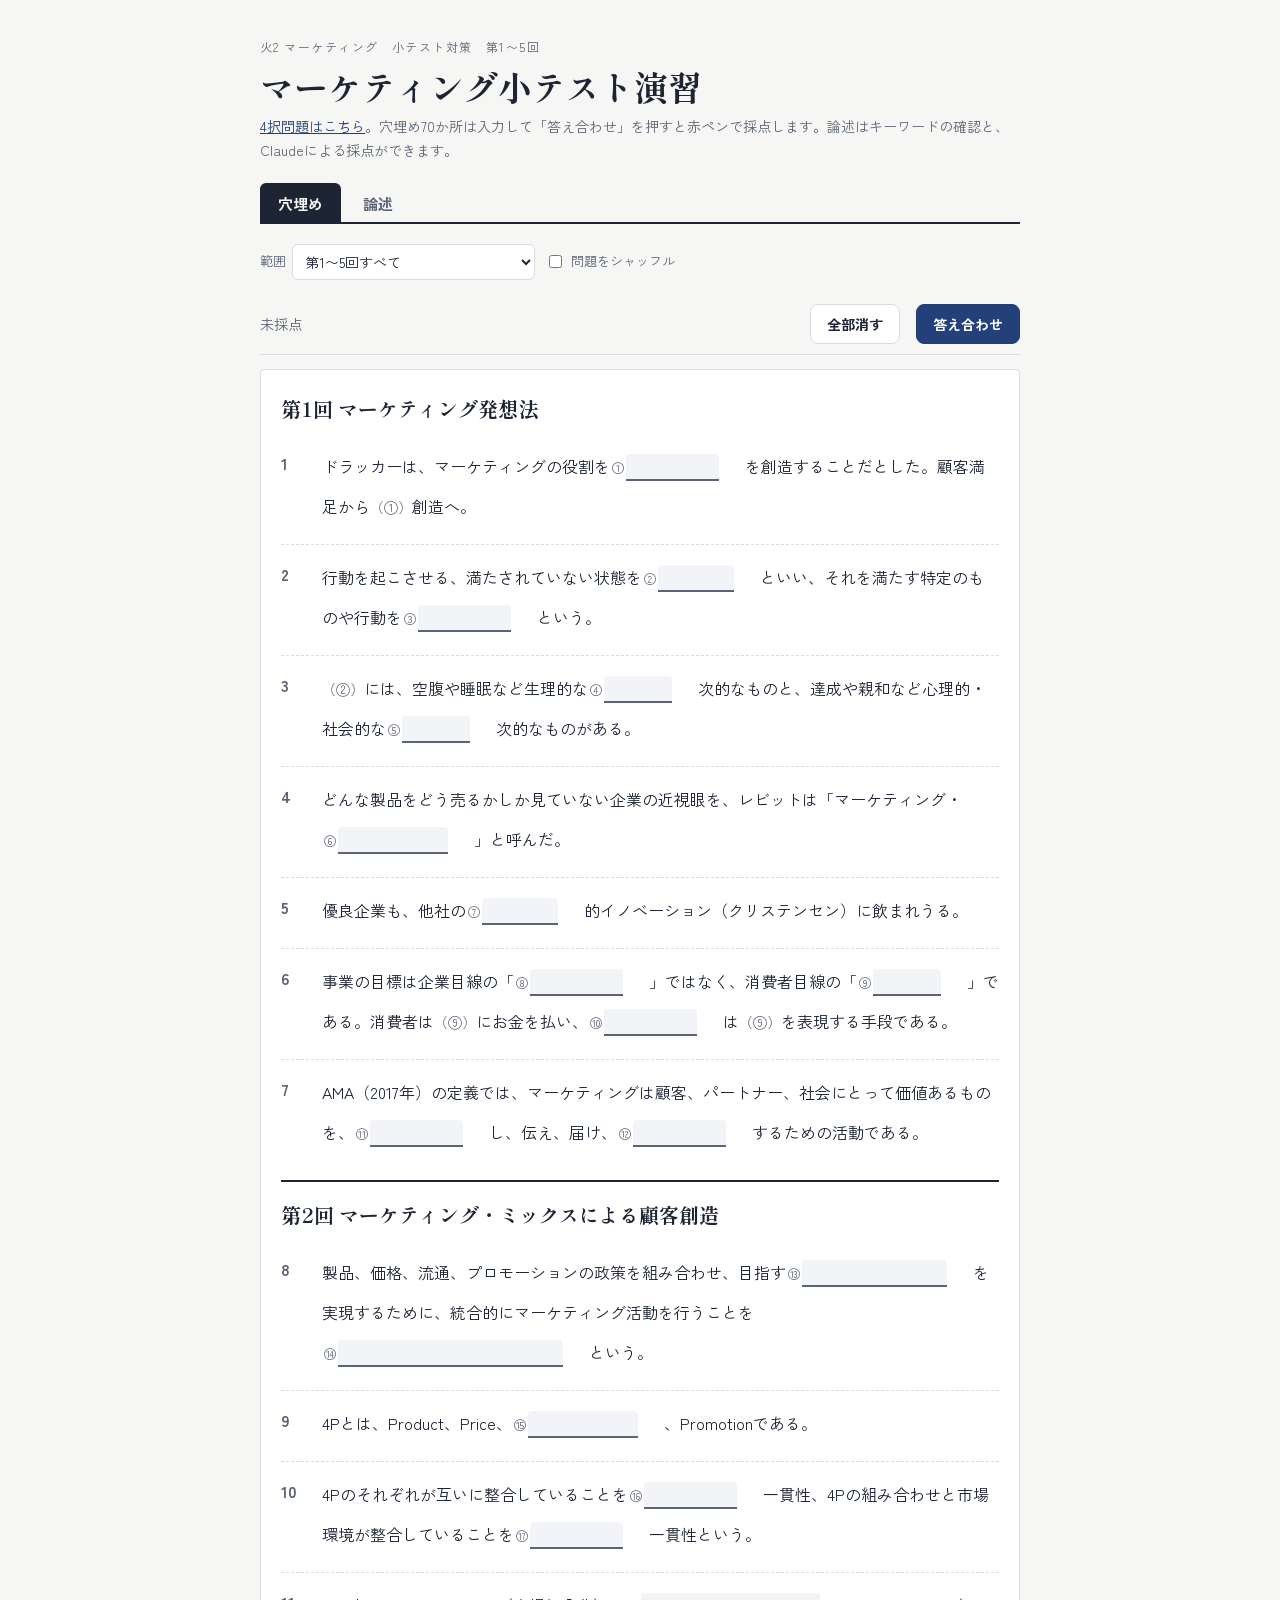
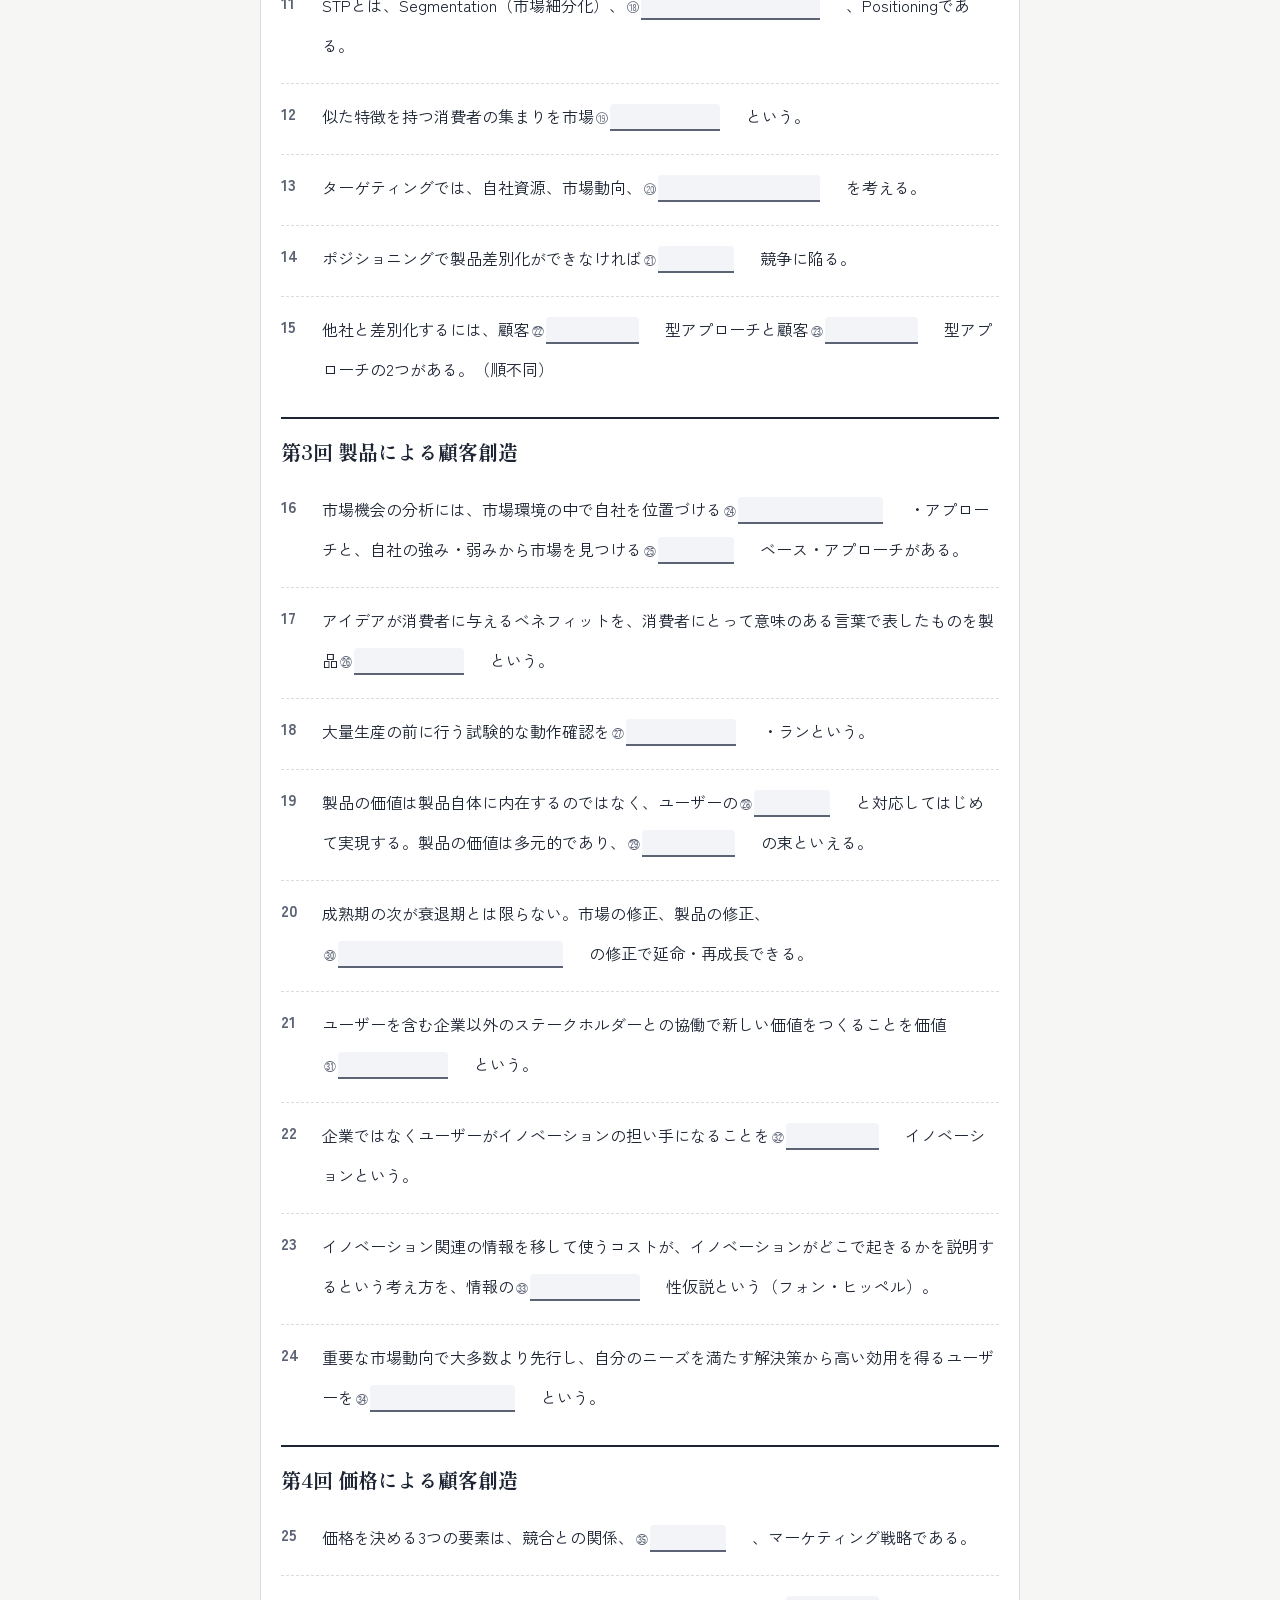
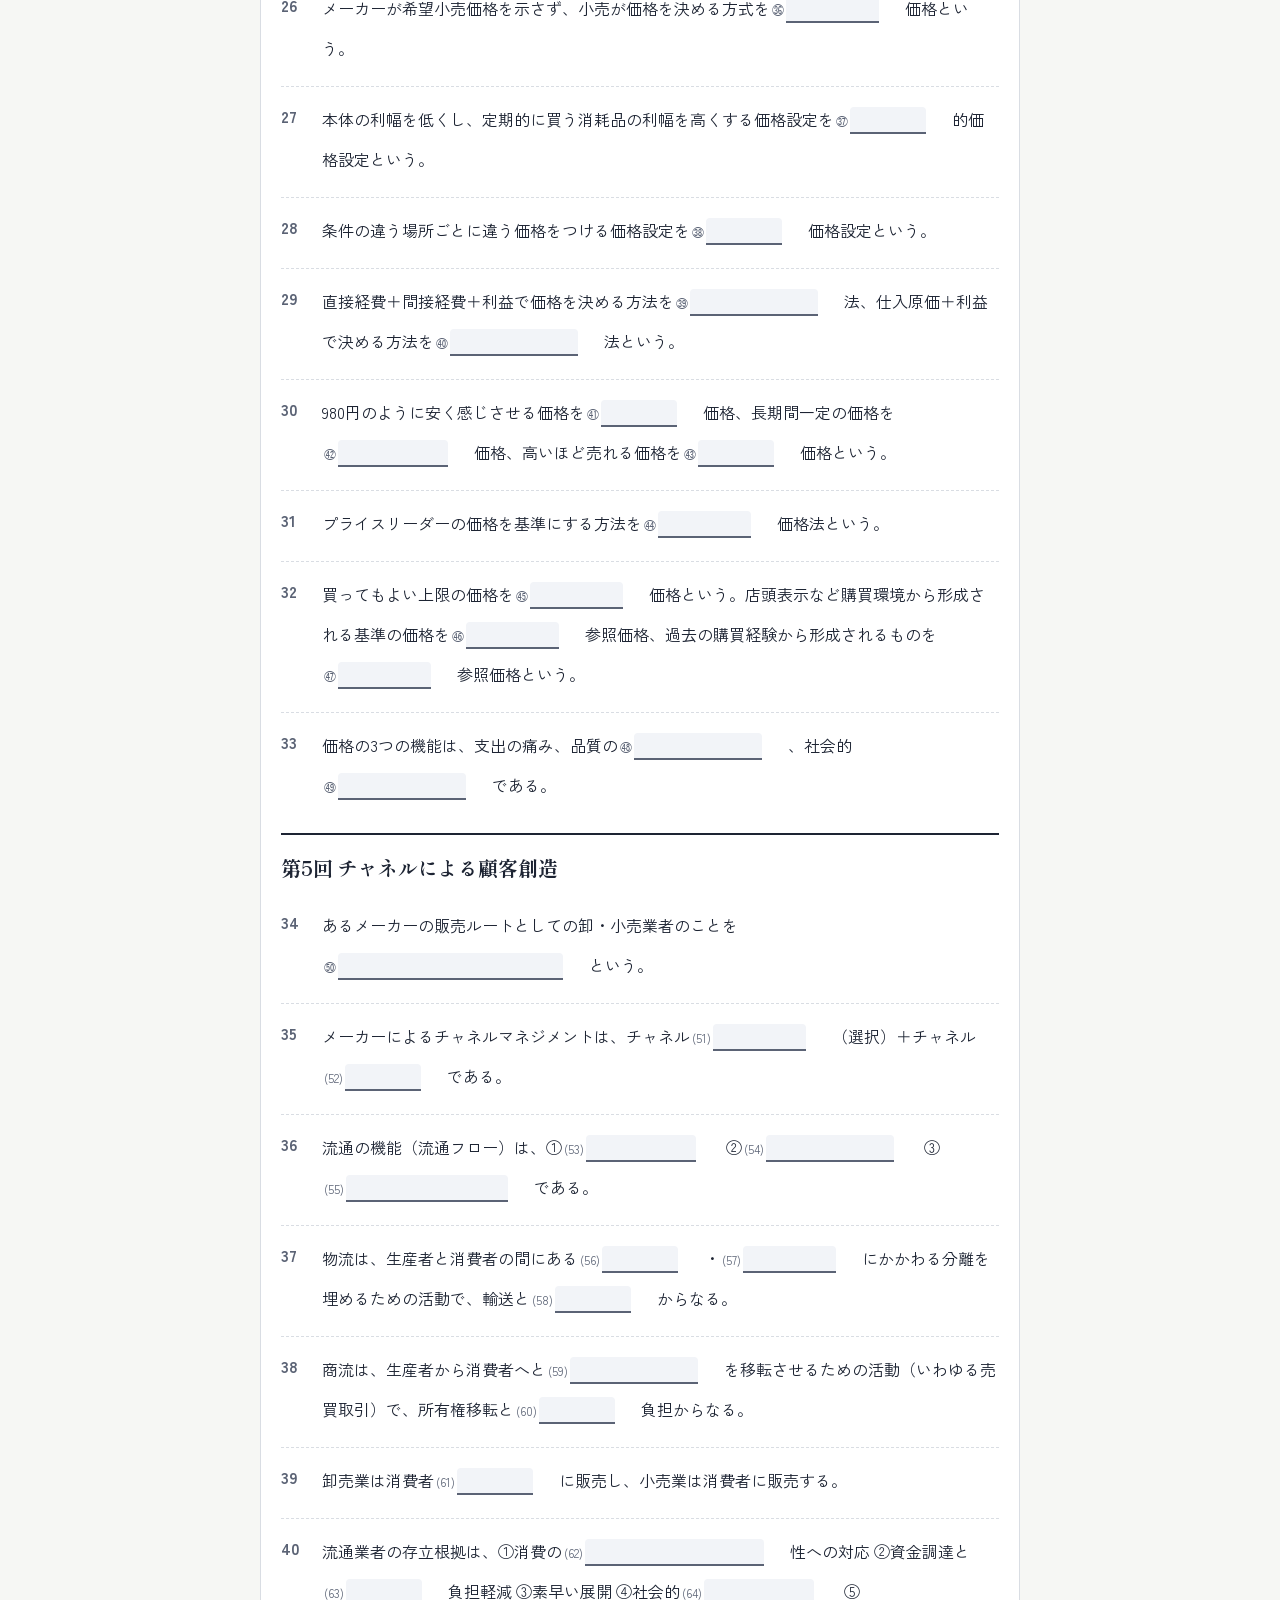
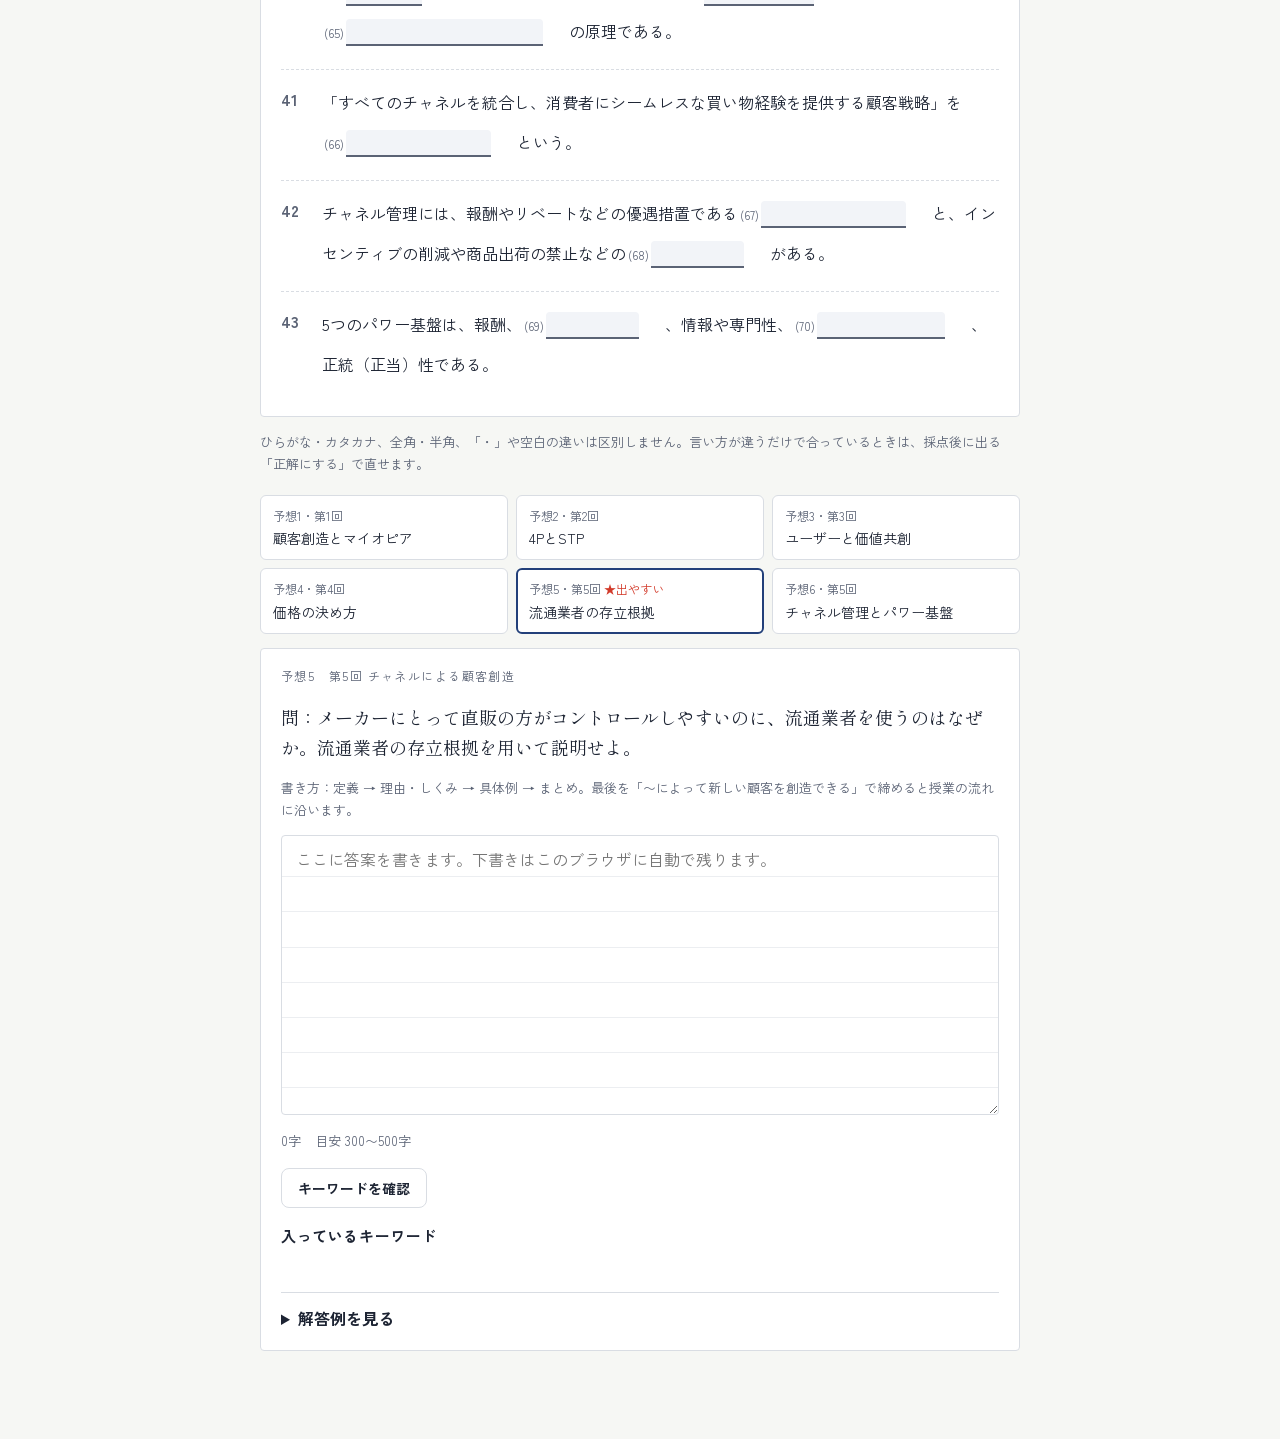
==== index.html @ da5bf36b "4択問題のページ（choice.html）を追加 Co-Authored-By: Claude Opus 5.5 <noreply@anthropic.com> Claude-Session: htt" ====
<!doctype html>
<html lang="ja">
<head>
<meta charset="utf-8">
<meta name="viewport" content="width=device-width,initial-scale=1,viewport-fit=cover">
</head>
<body>
<title>マーケティング小テスト演習</title>
<meta name="claude:viewport-fit-sides" content="cover">
<link rel="preconnect" href="https://fonts.googleapis.com">
<link rel="preconnect" href="https://fonts.gstatic.com" crossorigin>
<link rel="stylesheet" href="https://fonts.googleapis.com/css2?family=Shippori+Mincho+B1:wght@700&family=Yomogi&family=Zen+Kaku+Gothic+New:wght@400;500;700&display=swap">
<style>
/* Layout: 答案用紙 — a single column answer sheet; blanks sit inline in the sentence, graded in red pen */
:root {
  --paper: #f6f7f4;
  --sheet: #ffffff;
  --ink: #1d2433;
  --ink-soft: #5b6375;
  --rule: #d9dde3;
  --rule-soft: #eceef1;
  --accent: #23407a;      /* 紺: buttons, active tab */
  --accent-ink: #ffffff;
  --pen: #d23a2a;         /* 赤ペン: marks */
  --ok: #1f7a4d;
  --ok-bg: #e7f3ec;
  --ng-bg: #fbeceb;
  --hl: #fff1a8;          /* 蛍光ペン */
  --field: #f2f4f8;
  --font-display: "Shippori Mincho B1", "Hiragino Mincho ProN", "Yu Mincho", serif;
  --font-body: "Zen Kaku Gothic New", "Hiragino Sans", "Yu Gothic", "Meiryo", sans-serif;
  --font-pen: "Yomogi", "Zen Kaku Gothic New", "Hiragino Sans", sans-serif;
}
@media (prefers-color-scheme: dark) {
  :root:not([data-theme="light"]) {
    --paper: #14171d; --sheet: #1c2028; --ink: #e6e8ee; --ink-soft: #a2a9b8;
    --rule: #333946; --rule-soft: #262b35; --accent: #8fb0f0; --accent-ink: #0f1420;
    --pen: #ff7b6b; --ok: #6fd3a0; --ok-bg: #18302a; --ng-bg: #3a201f; --hl: #4d4520; --field: #242936;
    color-scheme: dark;
  }
}
:root[data-theme="dark"] {
  --paper: #14171d; --sheet: #1c2028; --ink: #e6e8ee; --ink-soft: #a2a9b8;
  --rule: #333946; --rule-soft: #262b35; --accent: #8fb0f0; --accent-ink: #0f1420;
  --pen: #ff7b6b; --ok: #6fd3a0; --ok-bg: #18302a; --ng-bg: #3a201f; --hl: #4d4520; --field: #242936;
  color-scheme: dark;
}
* { box-sizing: border-box; }
body {
  background: var(--paper); color: var(--ink); font-family: var(--font-body);
  font-size: 16px; line-height: 1.9;
  padding-left: max(16px, env(safe-area-inset-left, 0px));
  padding-right: max(16px, env(safe-area-inset-right, 0px));
}
.wrap { max-width: 760px; margin: 0 auto; padding-block: 28px 80px; display: flex; flex-direction: column; gap: 20px; }
header { display: flex; flex-direction: column; gap: 6px; }
.eyebrow { font-size: 12px; letter-spacing: .12em; color: var(--ink-soft); }
h1 { font-family: var(--font-display); font-size: clamp(26px, 5vw, 34px); line-height: 1.3; margin: 0; text-wrap: balance; }
.lead { margin: 0; color: var(--ink-soft); font-size: 14px; line-height: 1.7; }
h2 { font-family: var(--font-display); font-size: 20px; margin: 0; text-wrap: balance; }
h3 { font-size: 15px; margin: 0; letter-spacing: .04em; }

.tabs { display: flex; gap: 4px; border-bottom: 2px solid var(--ink); }
.tab { appearance: none; border: 0; background: transparent; color: var(--ink-soft); font: 700 15px var(--font-body);
  padding: 10px 18px 8px; cursor: pointer; border-radius: 6px 6px 0 0; }
.tab[aria-selected="true"] { background: var(--ink); color: var(--paper); }
.tab:focus-visible, button:focus-visible, select:focus-visible, input:focus-visible, textarea:focus-visible { outline: 3px solid var(--accent); outline-offset: 2px; }

.toolbar { display: flex; flex-wrap: wrap; gap: 10px; align-items: center; }
.toolbar label { font-size: 13px; color: var(--ink-soft); display: flex; gap: 6px; align-items: center; }
select { font: 14px var(--font-body); color: var(--ink); background: var(--sheet); border: 1px solid var(--rule); border-radius: 6px; padding: 6px 8px; }
.btn { appearance: none; font: 700 14px var(--font-body); border-radius: 8px; padding: 9px 16px; cursor: pointer;
  border: 1px solid var(--rule); background: var(--sheet); color: var(--ink); }
.btn:hover { border-color: var(--ink-soft); }
.btn.primary { background: var(--accent); color: var(--accent-ink); border-color: var(--accent); }
.btn.primary:hover { filter: brightness(1.08); }
.btn.small { padding: 4px 10px; font-size: 12px; font-weight: 500; }
.btn[disabled] { opacity: .5; cursor: default; }

.scorebar { position: sticky; top: env(safe-area-inset-top, 0px); z-index: 5; background: var(--paper);
  padding-block: 10px; border-bottom: 1px solid var(--rule); display: flex; flex-wrap: wrap; gap: 10px 16px; align-items: center; }
body::before { content: ""; position: fixed; inset: 0 0 auto; height: env(safe-area-inset-top, 0px); z-index: 10; background: var(--paper); }
.score { font-family: var(--font-pen); color: var(--pen); font-size: 26px; line-height: 1; font-variant-numeric: tabular-nums; min-width: 6em; }
.score small { font-size: 15px; }
.score.idle { color: var(--ink-soft); font-family: var(--font-body); font-size: 14px; }
.chips { display: flex; flex-wrap: wrap; gap: 6px; }
.chip { font-size: 12px; padding: 2px 8px; border-radius: 999px; border: 1px solid var(--rule); color: var(--ink-soft); font-variant-numeric: tabular-nums; }
.chip.full { border-color: var(--ok); color: var(--ok); }
.spacer { flex: 1; }

.sheet { background: var(--sheet); border: 1px solid var(--rule); border-radius: 4px; padding: 6px 20px 14px; }
.chapter { padding-top: 14px; }
.chapter + .chapter { border-top: 2px solid var(--ink); margin-top: 10px; }
.chapter h2 { padding-bottom: 6px; }
.q { display: grid; grid-template-columns: 2.2em 1fr; gap: 0 6px; padding: 12px 0; border-bottom: 1px dashed var(--rule); }
.q:last-child { border-bottom: 0; }
.qno { font-variant-numeric: tabular-nums; color: var(--ink-soft); font-weight: 700; padding-top: 2px; }
.qtext { min-width: 0; line-height: 2.5; }
.blank { display: inline-flex; align-items: center; gap: 2px; position: relative; white-space: nowrap; margin: 0 2px; }
.bno { font-size: 12px; color: var(--ink-soft); }
.blank input { font: 500 15px var(--font-body); color: var(--ink); background: var(--field); border: 0; border-bottom: 2px solid var(--ink-soft);
  border-radius: 4px 4px 0 0; padding: 2px 6px; max-width: 62vw; }
.blank.ok input { background: var(--ok-bg); border-bottom-color: var(--ok); }
.blank.ng input { background: var(--ng-bg); border-bottom-color: var(--pen); text-decoration: line-through; text-decoration-color: var(--pen); }
.blank.ng.empty input { text-decoration: none; }
.mark { font-family: var(--font-pen); color: var(--pen); font-size: 22px; line-height: 1; width: 1em; text-align: center; }
.ref { color: var(--ink-soft); font-size: 14px; }
.fix { font-family: var(--font-pen); color: var(--pen); font-size: 16px; white-space: normal; }
.explain { grid-column: 2; margin-top: 6px; display: flex; flex-direction: column; gap: 4px; font-size: 14px; line-height: 1.7; }
.ex { display: flex; flex-wrap: wrap; gap: 4px 8px; align-items: baseline; padding: 6px 10px; border-left: 3px solid var(--rule); background: var(--rule-soft); border-radius: 0 4px 4px 0; }
.ex.ng { border-left-color: var(--pen); }
.ex.ok { border-left-color: var(--ok); }
.ex b { font-weight: 700; }
.ex .why { color: var(--ink-soft); }

.empty-note { padding: 24px 0; color: var(--ink-soft); text-align: center; }

/* 論述 */
.qlist { display: grid; grid-template-columns: repeat(auto-fit, minmax(220px, 1fr)); gap: 8px; }
.qcard { appearance: none; text-align: left; font: 14px/1.6 var(--font-body); color: var(--ink); background: var(--sheet);
  border: 1px solid var(--rule); border-radius: 6px; padding: 10px 12px; cursor: pointer; display: flex; flex-direction: column; gap: 2px; min-width: 0; }
.qcard .k { font-size: 12px; color: var(--ink-soft); }
.qcard .star { color: var(--pen); }
.qcard[aria-pressed="true"] { border: 2px solid var(--accent); padding: 9px 11px; }
.prompt { font-family: var(--font-display); font-size: 18px; line-height: 1.7; margin: 0; }
.genko { width: 100%; min-height: 280px; resize: vertical; font: 16px/2.2 var(--font-body); color: var(--ink);
  background-color: var(--sheet); border: 1px solid var(--rule); border-radius: 4px; padding: 6px 14px;
  background-image: repeating-linear-gradient(to bottom, transparent 0, transparent calc(2.2em - 1px), var(--rule-soft) calc(2.2em - 1px), var(--rule-soft) 2.2em);
  background-attachment: local; background-position: 0 6px; }
.meta { display: flex; flex-wrap: wrap; gap: 8px 14px; align-items: center; font-size: 13px; color: var(--ink-soft); font-variant-numeric: tabular-nums; }
.kw { display: flex; flex-wrap: wrap; gap: 6px; }
.kwi { font-size: 13px; padding: 2px 10px; border-radius: 999px; border: 1px solid var(--rule); }
.kwi.hit { background: var(--ok-bg); border-color: var(--ok); color: var(--ok); }
.kwi.miss { border-style: dashed; color: var(--ink-soft); }
.result { display: flex; flex-direction: column; gap: 12px; }
.grade { display: flex; gap: 14px; align-items: center; flex-wrap: wrap; }
.grade .big { font-family: var(--font-pen); color: var(--pen); font-size: 44px; line-height: 1; font-variant-numeric: tabular-nums; }
.grade .verdict { font-family: var(--font-pen); color: var(--pen); font-size: 20px; }
.result ul { margin: 0; padding-left: 1.3em; display: flex; flex-direction: column; gap: 4px; line-height: 1.7; }
.status { font-size: 14px; color: var(--ink-soft); }
details.model { border-top: 1px solid var(--rule); padding-top: 10px; }
details.model summary { cursor: pointer; font-weight: 700; }
details.model p { line-height: 1.9; margin: 10px 0 0; }
.stack { display: flex; flex-direction: column; gap: 14px; }
.note { font-size: 13px; color: var(--ink-soft); line-height: 1.7; margin: 0; }
@media (prefers-reduced-motion: no-preference) {
  .mark { transition: transform .15s; }
  .blank.ok .mark, .blank.ng .mark { transform: rotate(-8deg); }
}
@media (max-width: 480px) {
  .sheet { padding: 4px 12px 10px; }
  .q { grid-template-columns: 1.8em 1fr; }
  .score { font-size: 22px; }
}
</style>

<div class="wrap">
  <header>
    <div class="eyebrow">火2 マーケティング　小テスト対策　第1〜5回</div>
    <h1>マーケティング小テスト演習</h1>
    <p class="lead"><a href="choice.html" style="color:var(--accent)">4択問題はこちら</a>。穴埋め70か所は入力して「答え合わせ」を押すと赤ペンで採点します。論述はキーワードの確認と、Claudeによる採点ができます。</p>
  </header>

  <div class="tabs" role="tablist">
    <button class="tab" role="tab" id="tab-fill" aria-selected="true" aria-controls="view-fill">穴埋め</button>
    <button class="tab" role="tab" id="tab-essay" aria-selected="false" aria-controls="view-essay">論述</button>
  </div>

  <section id="view-fill" class="stack" role="tabpanel" aria-labelledby="tab-fill">
    <div class="toolbar">
      <label for="chSel">範囲
        <select id="chSel">
          <option value="all">第1〜5回すべて</option>
          <option value="1">第1回 マーケティング発想法</option>
          <option value="2">第2回 マーケティング・ミックス</option>
          <option value="3">第3回 製品</option>
          <option value="4">第4回 価格</option>
          <option value="5">第5回 チャネル</option>
          <option value="wrong">前回まちがえた問題</option>
        </select>
      </label>
      <label for="shuf"><input type="checkbox" id="shuf"> 問題をシャッフル</label>
    </div>

    <div class="scorebar">
      <div class="score idle" id="score">未採点</div>
      <div class="chips" id="chips"></div>
      <div class="spacer"></div>
      <button class="btn" id="btnRetry" hidden>まちがえた所だけ解き直す</button>
      <button class="btn" id="btnClear">全部消す</button>
      <button class="btn primary" id="btnCheck">答え合わせ</button>
    </div>

    <div class="sheet" id="sheet"></div>
    <p class="note">ひらがな・カタカナ、全角・半角、「・」や空白の違いは区別しません。言い方が違うだけで合っているときは、採点後に出る「正解にする」で直せます。</p>
  </section>

  <section id="view-essay" class="stack" role="tabpanel" aria-labelledby="tab-essay" hidden>
    <div class="qlist" id="qlist"></div>
    <div class="sheet stack" style="padding:16px 20px">
      <div class="eyebrow" id="eTag"></div>
      <p class="prompt" id="ePrompt"></p>
      <p class="note">書き方：定義 → 理由・しくみ → 具体例 → まとめ。最後を「〜によって新しい顧客を創造できる」で締めると授業の流れに沿います。</p>
      <textarea class="genko" id="eText" placeholder="ここに答案を書きます。下書きはこのブラウザに自動で残ります。"></textarea>
      <div class="meta"><span id="eCount">0字</span><span>目安 300〜500字</span></div>
      <div class="toolbar">
        <button class="btn" id="btnKw">キーワードを確認</button>
        <button class="btn primary" id="btnAi" hidden>Claudeに採点してもらう</button>
        <button class="btn" id="btnStop" hidden>止める</button>
      </div>
      <div class="stack" id="kwBox" hidden>
        <h3>入っているキーワード <span id="kwScore" class="status"></span></h3>
        <div class="kw" id="kwList"></div>
      </div>
      <div class="result" id="aiBox" hidden></div>
      <details class="model" id="eModel">
        <summary>解答例を見る</summary>
        <p id="eModelText"></p>
      </details>
    </div>
  </section>
</div>

<script>
(function () {
const CHN = { 1: "第1回 マーケティング発想法", 2: "第2回 マーケティング・ミックスによる顧客創造", 3: "第3回 製品による顧客創造", 4: "第4回 価格による顧客創造", 5: "第5回 チャネルによる顧客創造" };

/* [[n]] = 入力欄, [[n:r]] = 同じ番号の参照（入力しない） */
const Q = [
 {c:1,t:"ドラッカーは、マーケティングの役割を[[1]]を創造することだとした。顧客満足から[[1:r]]創造へ。"},
 {c:1,t:"行動を起こさせる、満たされていない状態を[[2]]といい、それを満たす特定のものや行動を[[3]]という。"},
 {c:1,t:"[[2:r]]には、空腹や睡眠など生理的な[[4]]次的なものと、達成や親和など心理的・社会的な[[5]]次的なものがある。"},
 {c:1,t:"どんな製品をどう売るかしか見ていない企業の近視眼を、レビットは「マーケティング・[[6]]」と呼んだ。"},
 {c:1,t:"優良企業も、他社の[[7]]的イノベーション（クリステンセン）に飲まれうる。"},
 {c:1,t:"事業の目標は企業目線の「[[8]]」ではなく、消費者目線の「[[9]]」である。消費者は[[9:r]]にお金を払い、[[10]]は[[9:r]]を表現する手段である。"},
 {c:1,t:"AMA（2017年）の定義では、マーケティングは顧客、パートナー、社会にとって価値あるものを、[[11]]し、伝え、届け、[[12]]するための活動である。"},
 {c:2,t:"製品、価格、流通、プロモーションの政策を組み合わせ、目指す[[13]]を実現するために、統合的にマーケティング活動を行うことを[[14]]という。"},
 {c:2,t:"4Pとは、Product、Price、[[15]]、Promotionである。"},
 {c:2,t:"4Pのそれぞれが互いに整合していることを[[16]]一貫性、4Pの組み合わせと市場環境が整合していることを[[17]]一貫性という。"},
 {c:2,t:"STPとは、Segmentation（市場細分化）、[[18]]、Positioningである。"},
 {c:2,t:"似た特徴を持つ消費者の集まりを市場[[19]]という。"},
 {c:2,t:"ターゲティングでは、自社資源、市場動向、[[20]]を考える。"},
 {c:2,t:"ポジショニングで製品差別化ができなければ[[21]]競争に陥る。"},
 {c:2,t:"他社と差別化するには、顧客[[22]]型アプローチと顧客[[23]]型アプローチの2つがある。（順不同）"},
 {c:3,t:"市場機会の分析には、市場環境の中で自社を位置づける[[24]]・アプローチと、自社の強み・弱みから市場を見つける[[25]]ベース・アプローチがある。"},
 {c:3,t:"アイデアが消費者に与えるベネフィットを、消費者にとって意味のある言葉で表したものを製品[[26]]という。"},
 {c:3,t:"大量生産の前に行う試験的な動作確認を[[27]]・ランという。"},
 {c:3,t:"製品の価値は製品自体に内在するのではなく、ユーザーの[[28]]と対応してはじめて実現する。製品の価値は多元的であり、[[29]]の束といえる。"},
 {c:3,t:"成熟期の次が衰退期とは限らない。市場の修正、製品の修正、[[30]]の修正で延命・再成長できる。"},
 {c:3,t:"ユーザーを含む企業以外のステークホルダーとの協働で新しい価値をつくることを価値[[31]]という。"},
 {c:3,t:"企業ではなくユーザーがイノベーションの担い手になることを[[32]]イノベーションという。"},
 {c:3,t:"イノベーション関連の情報を移して使うコストが、イノベーションがどこで起きるかを説明するという考え方を、情報の[[33]]性仮説という（フォン・ヒッペル）。"},
 {c:3,t:"重要な市場動向で大多数より先行し、自分のニーズを満たす解決策から高い効用を得るユーザーを[[34]]という。"},
 {c:4,t:"価格を決める3つの要素は、競合との関係、[[35]]、マーケティング戦略である。"},
 {c:4,t:"メーカーが希望小売価格を示さず、小売が価格を決める方式を[[36]]価格という。"},
 {c:4,t:"本体の利幅を低くし、定期的に買う消耗品の利幅を高くする価格設定を[[37]]的価格設定という。"},
 {c:4,t:"条件の違う場所ごとに違う価格をつける価格設定を[[38]]価格設定という。"},
 {c:4,t:"直接経費＋間接経費＋利益で価格を決める方法を[[39]]法、仕入原価＋利益で決める方法を[[40]]法という。"},
 {c:4,t:"980円のように安く感じさせる価格を[[41]]価格、長期間一定の価格を[[42]]価格、高いほど売れる価格を[[43]]価格という。"},
 {c:4,t:"プライスリーダーの価格を基準にする方法を[[44]]価格法という。"},
 {c:4,t:"買ってもよい上限の価格を[[45]]価格という。店頭表示など購買環境から形成される基準の価格を[[46]]参照価格、過去の購買経験から形成されるものを[[47]]参照価格という。"},
 {c:4,t:"価格の3つの機能は、支出の痛み、品質の[[48]]、社会的[[49]]である。"},
 {c:5,t:"あるメーカーの販売ルートとしての卸・小売業者のことを[[50]]という。"},
 {c:5,t:"メーカーによるチャネルマネジメントは、チャネル[[51]]（選択）＋チャネル[[52]]である。"},
 {c:5,t:"流通の機能（流通フロー）は、①[[53]] ②[[54]] ③[[55]]である。"},
 {c:5,t:"物流は、生産者と消費者の間にある[[56]]・[[57]]にかかわる分離を埋めるための活動で、輸送と[[58]]からなる。"},
 {c:5,t:"商流は、生産者から消費者へと[[59]]を移転させるための活動（いわゆる売買取引）で、所有権移転と[[60]]負担からなる。"},
 {c:5,t:"卸売業は消費者[[61]]に販売し、小売業は消費者に販売する。"},
 {c:5,t:"流通業者の存立根拠は、①消費の[[62]]性への対応 ②資金調達と[[63]]負担軽減 ③素早い展開 ④社会的[[64]] ⑤[[65]]の原理である。"},
 {c:5,t:"「すべてのチャネルを統合し、消費者にシームレスな買い物経験を提供する顧客戦略」を[[66]]という。"},
 {c:5,t:"チャネル管理には、報酬やリベートなどの優遇措置である[[67]]と、インセンティブの削減や商品出荷の禁止などの[[68]]がある。"},
 {c:5,t:"5つのパワー基盤は、報酬、[[69]]、情報や専門性、[[70]]、正統（正当）性である。"}
];

/* a: 正解（表示は先頭）, e: 解説 */
const A = {
 1:{a:["顧客","こきゃく"],e:"まだ満たされていないニーズを満たし、売れる理由をつくること。"},
 2:{a:["ニーズ"],e:"ニーズは「満たされていない状態」。のどの渇きはニーズ。"},
 3:{a:["ウォンツ"],e:"ウォンツは「ニーズを満たす特定のもの」。スポーツドリンクはウォンツ。"},
 4:{a:["1","一","いち"],e:"1次的＝空腹・睡眠などの生理的なもの。"},
 5:{a:["2","二","に"],e:"2次的＝達成・親和などの心理的・社会的なもの。"},
 6:{a:["マイオピア","近視眼"],e:"近視眼という意味。避けると技術変化に対応でき、独自のビジネスをつくれる。"},
 7:{a:["破壊","はかい"],e:"既存の優良企業が、他社の新しい技術に敗れる現象。"},
 8:{a:["性能","せいのう"],e:"性能は企業目線。"},
 9:{a:["価値","かち"],e:"価値は消費者目線。消費者がお金を払うのは価値。"},
 10:{a:["ブランド"],e:"ブランドは価値を表現する手段。"},
 11:{a:["創造","そうぞう"],e:"4つの動詞「創造し、伝え、届け、交換する」をセットで覚える。"},
 12:{a:["交換","こうかん"],e:"創造し、伝え、届け、交換する。"},
 13:{a:["ポジショニング"],e:"4Pの組み合わせは、ポジショニングを実現するためのもの。"},
 14:{a:["マーケティング・ミックス","マーケティングミックス","4P"],e:"製品・価格・流通・プロモーションの組み合わせ。"},
 15:{a:["Place","プレイス","流通"],e:"日本語では流通。"},
 16:{a:["内的","ないてき"],e:"内的一貫性＝4Pの内側同士が整合している。"},
 17:{a:["外的","がいてき"],e:"外的一貫性＝4Pと外の市場環境が整合している。"},
 18:{a:["Targeting","ターゲティング"],e:"標的市場の選定。"},
 19:{a:["セグメント"],e:"市場セグメント。分けることがセグメンテーション。"},
 20:{a:["競合他社","競合","競争相手","きょうごうたしゃ"],e:"ターゲティングで考える3つ：自社資源・市場動向・競合他社。"},
 21:{a:["価格","かかく"],e:"差別化できないと、消費者は価格だけで選ぶ。"},
 22:{a:["満足","まんぞく"],e:"顧客満足型＝今いる顧客の満足を高める。事例はキットカット。"},
 23:{a:["創造","そうぞう"],e:"顧客創造型＝新しい顧客や価値をつくる。"},
 24:{a:["ポジショニング"],e:"外の市場環境から自社の位置を決める。"},
 25:{a:["資源","しげん"],e:"内の強み・弱みから、自社資源に合う市場を探す。"},
 26:{a:["コンセプト"],e:"製品コンセプト。"},
 27:{a:["パイロット"],e:"パイロット・ランを経て大量生産に入る。"},
 28:{a:["ニーズ"],e:"ニーズが違えば、評価する属性も違う。"},
 29:{a:["便益","べんえき"],e:"便益の束＝製品の価値は多元的。"},
 30:{a:["マーケティング・ミックス","マーケティングミックス","4P"],e:"成熟期の3つの修正：市場・製品・マーケティング・ミックス。"},
 31:{a:["共創","きょうそう"],e:"価値共創。ユーザーは価値を共に創るパートナー。"},
 32:{a:["ユーザー","ユーザ"],e:"産業財や、スポーツ・趣味の消費財に多い。"},
 33:{a:["粘着","ねんちゃく"],e:"ニーズの情報はユーザー側にあって、生まれた場所から動かしにくい。"},
 34:{a:["リードユーザー","リードユーザ"],e:"①市場動向に先行 ②解決策から高い効用を得る。"},
 35:{a:["コスト","費用"],e:"価格を決める3要素：競合・コスト・マーケティング戦略。"},
 36:{a:["オープン"],e:"メーカーが目安を示すのは希望小売価格（2段階建値制）。"},
 37:{a:["補完","ほかん"],e:"プリンター本体とインクが典型例。"},
 38:{a:["ゾーン"],e:"観光地の自販機など。"},
 39:{a:["コストプラス"],e:"コスト志向型。主にメーカーが使う。"},
 40:{a:["マークアップ"],e:"コスト志向型。卸・小売が使う。"},
 41:{a:["端数","はすう"],e:"需要（消費者）志向型。"},
 42:{a:["慣習","かんしゅう"],e:"需要志向型。長く同じ値段を保つ維持戦略。"},
 43:{a:["威光","いこう"],e:"需要志向型。高いことが品質や格の印になる。"},
 44:{a:["実勢","じっせい"],e:"競争志向型。下位企業が使う。"},
 45:{a:["留保","りゅうほ"],e:"買い手なら上限、売り手なら売ってもよい下限。"},
 46:{a:["外的","がいてき"],e:"店頭表示やチラシなど購買環境から。"},
 47:{a:["内的","ないてき"],e:"「いつもこのくらい」という過去の購買経験から。"},
 48:{a:["バロメータ","バロメーター"],e:"高いほど品質がよさそうに見える。"},
 49:{a:["プレステージ"],e:"高級品を持つことが自分を示す。"},
 50:{a:["マーケティング・チャネル","マーケティングチャネル","チャネル"],e:"一般的な順路（メーカー→卸→小売）は「流通経路」。"},
 51:{a:["構築","こうちく","選択"],e:"チャネル構築（選択）。"},
 52:{a:["管理","かんり"],e:"選んだ後に、意図どおりの協調を得るための管理。"},
 53:{a:["物流","ぶつりゅう"],e:"モノが動く。"},
 54:{a:["商流","しょうりゅう"],e:"所有権が動く（売買取引）。"},
 55:{a:["情報流","じょうほうりゅう"],e:"商流・物流を円滑にする情報の伝達。"},
 56:{a:["時間","じかん"],e:"時間・空間の分離（順不同）。"},
 57:{a:["空間","くうかん"],e:"時間・空間の分離（順不同）。"},
 58:{a:["在庫","ざいこ","保管"],e:"輸送＝運ぶ、在庫＝保管する。"},
 59:{a:["所有権","しょゆうけん"],e:"商流は所有権の移転。"},
 60:{a:["危険","きけん","リスク"],e:"売れ残りなど、財を持つことから生じる危険。"},
 61:{a:["以外","いがい"],e:"卸売業＝消費者以外に販売、小売業＝消費者に販売。"},
 62:{a:["小規模分散","しょうきぼぶんさん"],e:"生産は1か所に集められるが、消費者は全国に散らばる。"},
 63:{a:["リスク","危険"],e:"全国に店を出す資金とリスクを流通業者に担ってもらう。"},
 64:{a:["品揃え","品ぞろえ","しなぞろえ"],e:"いろいろな会社の製品を比べられる店。"},
 65:{a:["取引数節約","取引数の節約","とりひきすうせつやく"],e:"4社×6人＝24回 → 4＋6＝10回。"},
 66:{a:["オムニチャネル"],e:"近藤（2018）の定義。"},
 67:{a:["モチベーション"],e:"アメ。報酬で協力を引き出す。"},
 68:{a:["統制","とうせい"],e:"ムチ。締め付けで従わせる。"},
 69:{a:["制裁","せいさい"],e:"出荷制限、取引の縮小・断絶など。"},
 70:{a:["一体感","いったいかん"],e:"共感や帰属意識。系列店など。"}
};
const UNORDERED = [[22, 23], [56, 57]];

const ESSAY = [
 {c:1,t:"顧客創造とマイオピア",p:"マーケティングにおける「顧客創造」とは何か。マーケティング・マイオピアという言葉を使って説明せよ。",
  kw:[["顧客創造","顧客を創造"],["ドラッカー"],["ニーズ"],["ウォンツ"],["マイオピア","近視眼"],["レビット"],["価値"],["性能"],["差別化","価格競争","追いつかれ"]],
  m:"ドラッカーはマーケティングの役割を顧客を創造することだとした。顧客創造とは、今いる顧客の表面的な要望（ウォンツ）に応えるだけでなく、社会でまだ満たされていないニーズを見つけて満たし、「こんな商品が欲しかった」という売れる理由をつくることである。これに対し、自社がどんな製品をどう売るかしか見ていない状態を、レビットはマーケティング・マイオピア（近視眼）と呼んだ。マイオピアに陥ると業界の発想にとらわれ、差別化しにくく、すぐ追いつかれ、価格競争に陥る。たとえば「ドリルを買う人が欲しいのはドリルではなく穴である」ように、製品の性能ではなく顧客にとっての価値から考えれば、別の方法で穴をあける商品も発想できる。消費者は性能ではなく価値にお金を払うので、顧客の本当のニーズから考えることが顧客創造につながる。"},
 {c:2,t:"4PとSTP",p:"マーケティング・ミックス（4P）とSTPを説明し、両者の関係を述べよ。",
  kw:[["セグメンテーション","市場細分化"],["ターゲティング"],["ポジショニング"],["4P","製品・価格・流通・プロモーション","製品、価格、流通、プロモーション"],["内的一貫性","内的"],["外的一貫性","外的"],["差別化"],["顧客創造","新しい価値","新しい顧客"]],
  m:"STPは、市場を似た特徴の消費者の集まりに分け（セグメンテーション）、自社資源・市場動向・競合を考えて狙う市場を選び（ターゲティング）、競合と比べてどんな価値で差別化するかを決める（ポジショニング）手順である。マーケティング・ミックスは、製品・価格・流通・プロモーションの4Pを組み合わせ、目指すポジショニングを実現する統合的な活動である。つまりSTPで「誰に、どんな価値を」を決め、4Pで「どのように届けるか」を決める。このとき4P同士が整合していること（内的一貫性）と、4Pと市場環境が整合していること（外的一貫性）が必要である。たとえば高級志向の層に高品質の商品をテレビCMで訴えても、価格を極端に安くしディスカウントストアで売れば内的一貫性が崩れる。既存の製品でも4PやSTPを見直せば、新しい価値と顧客を生み出せる（キットカットの事例）。"},
 {c:3,t:"ユーザーと価値共創",p:"製品の価値はどこで生まれるか。ユーザーイノベーションと価値共創の考え方から説明せよ。",
  kw:[["ニーズ"],["便益の束","便益"],["多元的"],["価値共創","共創"],["ユーザーイノベーション"],["粘着"],["リードユーザー"],["組織"]],
  m:"製品の価値は製品自体に内在するのではなく、ユーザーのニーズと対応してはじめて実現する。ニーズが違えば評価する属性も違うため、製品の価値は多元的な「便益の束」である。そのためユーザーは使い方を通じて新しい価値を見出すことがあり、企業以外のステークホルダーと協働して価値をつくる価値共創のパートナーになる。情報の粘着性仮説によれば、ニーズや利用状況の情報はユーザー側にあって移しにくいため、ユーザー自身が解決策をつくるユーザーイノベーションが起きる（例：自転車好きの改造から生まれたマウンテンバイク）。ただし消費者が生んだ価値は消費者のものであり、企業が活かすには、リードユーザーとの対話を通じて新しいノウハウや組織プロセスを取り入れ、組織能力を再構築する必要がある。"},
 {c:4,t:"価格の決め方",p:"価格設定の3つの考え方を説明し、企業が価格を戦略的に「決める」とはどういうことか述べよ。",
  kw:[["コスト志向"],["需要志向","消費者志向"],["競争志向"],["コストプラス","マークアップ"],["端数","慣習","威光"],["実勢"],["決める"],["補完","ゾーン","定額"],["品質のバロメータ","バロメーター","バロメータ"]],
  m:"価格設定には3つの考え方がある。コスト志向型は、コストに利益を加えて決める方法で、コストプラス法やマークアップ法がある。需要志向型は、消費者の感じ方から決める方法で、端数価格（980円など）、慣習価格、威光価格がある。競争志向型は、競合の価格から決める方法で、プライスリーダーに合わせる実勢価格法などがある。コスト志向型だけでは消費者視点と競争視点が抜けてしまう。価格は市場で自然に「決まる」のではなく、企業が競合との関係・コスト・マーケティング戦略を考えて「決める」ものである。たとえばプリンター本体を安くしインクで利益を得る補完的価格設定のように、価格は他の3Pと組み合わせて設計される。消費者にとって価格は支出の痛みであると同時に品質のバロメータでもあるため、価格の決め方しだいで新しい顧客を創造できる。"},
 {c:5,t:"流通業者の存立根拠",star:true,p:"メーカーにとって直販の方がコントロールしやすいのに、流通業者を使うのはなぜか。流通業者の存立根拠を用いて説明せよ。",
  kw:[["コントロール","販売データ","陳列","利益が渡る"],["小規模分散"],["資金"],["リスク"],["素早い展開","素早く"],["社会的品揃え","品揃え","品ぞろえ"],["取引数節約","取引数"]],
  m:"メーカーが流通業者を使うと、店頭での販売価格や販売方法をコントロールできない、販売データを集められない、思い通りの陳列ができない、利益の一部が流通業者に渡る、というデメリットがある。それでも流通業者が存在するのは、次の理由による。第一に、生産は特定の場所に集められるが消費者は全国に散らばっているため、卸売業者と小売業者のネットワークを使えば効率よく届けられる（消費の小規模分散性への対応）。第二に、全国に店を出すには資金とリスクを伴うが、それを流通業者に負担してもらえる（資金調達とリスク負担軽減）。第三に、既存店舗で扱ってもらえば早く消費者に届けられる（素早い展開）。第四に、消費者はいろいろな会社の製品を比べられる店を好む（社会的品揃え）。第五に、流通業者が間に入ると総取引数が減る（取引数節約の原理）。たとえばメーカー4社と消費者6人なら、直接取引では24回、卸1社を通せば10回ですむ。このようにデメリットを上回る利点があるため、メーカーはすべてを直販にせず流通業者を使う。"},
 {c:5,t:"チャネル管理とパワー基盤",p:"メーカーは流通業者からどのように協調を得るか。チャネル管理とパワー基盤の考え方を用いて説明せよ。",
  kw:[["モチベーション"],["統制"],["コンフリクト","対立"],["報酬"],["制裁"],["情報","専門性"],["一体感"],["正統","正当"]],
  m:"チャネルを選んだメーカーは、次に意図したとおりの協調を得るためにチャネルを管理する。方法には、報酬やリベートなどの優遇措置を与えるモチベーションと、インセンティブの削減や出荷禁止などの統制がある。メーカーと流通業者の間では、目的・役割や事実認識の不一致、資源の差、コミュニケーションの混乱などからコンフリクトが起こる。メーカーが影響力を持つ根拠は5つのパワー基盤である。報酬（リベート、取引拡大、排他的販売権）、制裁（出荷制限、取引の縮小・断絶）、情報・専門性（重要な専門知識や情報処理能力）、一体感（共感や帰属意識。系列店など）、正統性（影響される義務があると思わせる。創業者への恩など）である。制裁は対立を生みやすいので、報酬や情報・専門性、一体感を組み合わせて協調を得ることが大切である。"}
];

/* ---------- helpers ---------- */
const $ = (s) => document.querySelector(s);
const store = {
  get(k, d) { try { const v = localStorage.getItem(k); return v == null ? d : JSON.parse(v); } catch (e) { return d; } },
  set(k, v) { try { localStorage.setItem(k, JSON.stringify(v)); } catch (e) {} }
};
function circ(n) {
  if (n <= 20) return String.fromCharCode(0x245F + n);
  if (n <= 35) return String.fromCharCode(0x3250 + n - 20);
  if (n <= 50) return String.fromCharCode(0x32B0 + n - 35);
  return "(" + n + ")";
}
function norm(s) {
  s = (s || "").normalize("NFKC").toLowerCase();
  s = s.replace(/[\s・･·\-‐ー－_「」『』（）()。、,.]/g, (ch) => ch === "ー" ? "ー" : "");
  s = s.replace(/[ぁ-ゖ]/g, (ch) => String.fromCharCode(ch.charCodeAt(0) + 0x60));
  return s;
}
function same(input, id) { const n = norm(input); return n !== "" && A[id].a.some((x) => norm(x) === n); }
function esc(s) { return String(s).replace(/[&<>"]/g, (c) => ({ "&": "&amp;", "<": "&lt;", ">": "&gt;", '"': "&quot;" }[c])); }

/* ---------- 穴埋め ---------- */
let graded = false;
let results = {};   // id -> true/false
let overridden = {};
let visibleIds = [];
let order = Q.map((_, i) => i);
let retryOnly = null; // Set of question indices

function blankIds(q) { const r = []; q.t.replace(/\[\[(\d+)\]\]/g, (_, n) => { r.push(+n); return _; }); return r; }

function renderSheet() {
  const sel = $("#chSel").value;
  const wrongPrev = new Set(store.get("mkt-wrong", []));
  let idx = order.filter((i) => {
    const q = Q[i];
    if (retryOnly) return retryOnly.has(i);
    if (sel === "all") return true;
    if (sel === "wrong") return blankIds(q).some((id) => wrongPrev.has(id));
    return String(q.c) === sel;
  });
  const sheet = $("#sheet");
  visibleIds = [];
  if (!idx.length) {
    sheet.innerHTML = '<div class="empty-note">' + (sel === "wrong" ? "前回まちがえた問題はありません。まず「第1〜5回すべて」で答え合わせをしてみてください。" : "問題がありません。") + "</div>";
    return;
  }
  const shuffled = $("#shuf").checked;
  let html = "", lastC = null, n = 0;
  idx.forEach((i) => {
    const q = Q[i];
    if (!shuffled && q.c !== lastC) {
      if (lastC !== null) html += "</div>";
      html += '<div class="chapter"><h2>' + esc(CHN[q.c]) + "</h2>";
      lastC = q.c;
    }
    n++;
    const body = esc(q.t).replace(/\[\[(\d+)(:r)?\]\]/g, (_, id, r) => {
      id = +id;
      if (r) return '<span class="ref">（' + circ(id) + "）</span>";
      visibleIds.push(id);
      const len = Math.max(...A[id].a.map((x) => x.length));
      const w = Math.min(Math.max(len * 1.15 + 1.6, 4.5), 15);
      const saved = store.get("mkt-in-" + id, "");
      return '<span class="blank" id="bl' + id + '"><span class="bno">' + circ(id) + '</span><input id="in' + id + '" data-id="' + id + '" style="width:' + w + 'em" autocomplete="off" autocapitalize="off" spellcheck="false" aria-label="空欄' + id + '" value="' + esc(saved) + '"><span class="mark" aria-hidden="true"></span></span>';
    });
    html += '<div class="q" data-q="' + i + '"><div class="qno">' + (shuffled ? n : (i + 1)) + '</div><div class="qtext">' + body + (shuffled ? ' <span class="ref">［第' + q.c + '回］</span>' : "") + '</div><div class="explain" id="ex' + i + '" hidden></div></div>';
  });
  if (!shuffled) html += "</div>";
  sheet.innerHTML = html;
  sheet.querySelectorAll("input").forEach((el) => {
    el.addEventListener("input", () => { store.set("mkt-in-" + el.dataset.id, el.value); });
    el.addEventListener("keydown", (e) => {
      if (e.key === "Enter") {
        e.preventDefault();
        const all = [...sheet.querySelectorAll("input")];
        const k = all.indexOf(el);
        if (k < all.length - 1) all[k + 1].focus(); else check();
      }
    });
  });
  if (graded) check(true);
}

function check(silent) {
  graded = true;
  results = {};
  const val = (id) => { const el = $("#in" + id); return el ? el.value : ""; };
  const handled = new Set();
  UNORDERED.forEach((grp) => {
    if (!grp.every((id) => visibleIds.includes(id))) return;
    const pool = grp.map((id) => A[id].a.map(norm));
    const used = new Set();
    grp.forEach((id) => {
      const n = norm(val(id));
      let hit = -1;
      pool.forEach((alts, k) => { if (hit < 0 && !used.has(k) && n && alts.includes(n)) hit = k; });
      if (hit >= 0) used.add(hit);
      results[id] = hit >= 0;
      handled.add(id);
    });
  });
  visibleIds.forEach((id) => { if (!handled.has(id)) results[id] = same(val(id), id); });
  Object.keys(overridden).forEach((id) => { if (id in results && overridden[id]) results[id] = true; });
  paint();
  const wrong = new Set(store.get("mkt-wrong", []));
  visibleIds.forEach((id) => { if (results[id]) wrong.delete(id); else wrong.add(id); });
  store.set("mkt-wrong", [...wrong]);
  if (!silent) { const first = document.querySelector(".blank.ng input"); if (first) first.scrollIntoView({ block: "center", behavior: matchMedia("(prefers-reduced-motion: reduce)").matches ? "auto" : "smooth" }); }
}

function paint() {
  visibleIds.forEach((id) => {
    const bl = $("#bl" + id); if (!bl) return;
    const ok = results[id];
    const empty = !norm($("#in" + id).value);
    bl.classList.toggle("ok", ok); bl.classList.toggle("ng", !ok); bl.classList.toggle("empty", !ok && empty);
    bl.querySelector(".mark").textContent = ok ? "○" : "✕";
  });
  document.querySelectorAll(".q").forEach((qel) => {
    const i = +qel.dataset.q;
    const ex = $("#ex" + i);
    const ids = blankIds(Q[i]);
    ex.innerHTML = ids.map((id) => {
      const ok = results[id];
      const yours = $("#in" + id).value.trim();
      return '<div class="ex ' + (ok ? "ok" : "ng") + '"><b>' + circ(id) + " " + esc(A[id].a[0]) + "</b>" +
        (!ok ? '<span class="fix">' + (yours ? "あなた：" + esc(yours) : "未記入") + "</span>" : "") +
        '<span class="why">' + esc(A[id].e) + "</span>" +
        (!ok && yours ? '<button class="btn small" data-ov="' + id + '">正解にする</button>' : "") + "</div>";
    }).join("");
    ex.hidden = false;
  });
  document.querySelectorAll("[data-ov]").forEach((b) => b.addEventListener("click", () => {
    const id = +b.dataset.ov; overridden[id] = true; results[id] = true;
    const wrong = new Set(store.get("mkt-wrong", [])); wrong.delete(id); store.set("mkt-wrong", [...wrong]);
    paint();
  }));
  const total = visibleIds.length, ok = visibleIds.filter((id) => results[id]).length;
  const sc = $("#score");
  sc.classList.remove("idle");
  sc.innerHTML = ok + "<small> / " + total + "</small>";
  const by = {};
  visibleIds.forEach((id) => {
    const qi = Q.findIndex((q) => blankIds(q).includes(id)); const c = Q[qi].c;
    by[c] = by[c] || [0, 0]; by[c][1]++; if (results[id]) by[c][0]++;
  });
  $("#chips").innerHTML = Object.keys(by).map((c) => '<span class="chip' + (by[c][0] === by[c][1] ? " full" : "") + '">第' + c + "回 " + by[c][0] + "/" + by[c][1] + "</span>").join("");
  $("#btnRetry").hidden = ok === total;
}

function resetGrade() {
  graded = false; results = {}; overridden = {};
  const sc = $("#score"); sc.className = "score idle"; sc.textContent = "未採点";
  $("#chips").innerHTML = ""; $("#btnRetry").hidden = true;
}

$("#btnCheck").addEventListener("click", () => check(false));
$("#btnClear").addEventListener("click", () => {
  visibleIds.forEach((id) => store.set("mkt-in-" + id, ""));
  retryOnly = null; resetGrade(); renderSheet();
});
$("#btnRetry").addEventListener("click", () => {
  const wrongIds = visibleIds.filter((id) => !results[id]);
  retryOnly = new Set(Q.map((q, i) => i).filter((i) => blankIds(Q[i]).some((id) => wrongIds.includes(id))));
  wrongIds.forEach((id) => store.set("mkt-in-" + id, ""));
  resetGrade(); renderSheet();
  const f = document.querySelector("#sheet input"); if (f) f.focus();
});
$("#chSel").addEventListener("change", () => { retryOnly = null; resetGrade(); renderSheet(); });
$("#shuf").addEventListener("change", () => {
  order = Q.map((_, i) => i);
  if ($("#shuf").checked) for (let i = order.length - 1; i > 0; i--) { const j = Math.floor(Math.random() * (i + 1)); [order[i], order[j]] = [order[j], order[i]]; }
  resetGrade(); renderSheet();
});

/* ---------- 論述 ---------- */
let cur = 4;
let sample = null;
let ctl = null;

function renderQlist() {
  $("#qlist").innerHTML = ESSAY.map((e, i) =>
    '<button class="qcard" data-e="' + i + '" aria-pressed="' + (i === cur) + '"><span class="k">予想' + (i + 1) + "・第" + e.c + "回" + (e.star ? ' <span class="star">★出やすい</span>' : "") + "</span><span>" + esc(e.t) + "</span></button>").join("");
  document.querySelectorAll("[data-e]").forEach((b) => b.addEventListener("click", () => { cur = +b.dataset.e; store.set("mkt-ecur", cur); loadEssay(); }));
}
function loadEssay() {
  if (ctl) ctl.abort();
  const e = ESSAY[cur];
  renderQlist();
  $("#eTag").textContent = "予想" + (cur + 1) + "　" + CHN[e.c];
  $("#ePrompt").textContent = "問：" + e.p;
  $("#eText").value = store.get("mkt-essay-" + cur, "");
  $("#eModelText").textContent = e.m;
  $("#eModel").open = false;
  $("#kwBox").hidden = true; $("#aiBox").hidden = true; $("#aiBox").innerHTML = "";
  count();
}
function count() { $("#eCount").textContent = [...$("#eText").value.replace(/\s/g, "")].length + "字"; }
$("#eText").addEventListener("input", () => { store.set("mkt-essay-" + cur, $("#eText").value); count(); });

$("#btnKw").addEventListener("click", () => {
  const txt = norm($("#eText").value);
  const kws = ESSAY[cur].kw;
  let hit = 0;
  $("#kwList").innerHTML = kws.map((alts) => {
    const ok = alts.some((a) => txt.includes(norm(a)));
    if (ok) hit++;
    return '<span class="kwi ' + (ok ? "hit" : "miss") + '">' + (ok ? "○ " : "") + esc(alts[0]) + "</span>";
  }).join("");
  $("#kwScore").textContent = hit + " / " + kws.length;
  $("#kwBox").hidden = false;
});

const ERR = {
  not_granted: "Claudeの利用が許可されなかったので、採点できません。キーワード確認と解答例は使えます。",
  sampling_disabled: "このアカウントではClaudeを使った採点ができません。",
  rate_limited: "続けて使いすぎたため、少し時間をおいてからもう一度押してください。",
  session_expired: "サインインし直してから、もう一度押してください。",
  refused: "この答案は採点できませんでした。内容を見直してもう一度押してください。",
  invalid_json: "採点結果をうまく読み取れませんでした。もう一度押してください。"
};
function aiPrompt(e, ans) {
  return [
    "あなたは大学の「マーケティング」の授業の採点者です。学生の論述答案を10点満点で採点してください。",
    "評価の基準は3つです：(1)授業の理論・概念を正しく理解しているか (2)自分の言葉で説明できているか (3)説明が論理的か。",
    "授業の範囲と用語は、下の「解答例」と「押さえたいキーワード」に合わせてください。解答例と同じ言い回しである必要はありません。具体例が授業と違っていても、筋が通っていれば評価してください。",
    "", "【問題】" + e.p,
    "", "【解答例】" + e.m,
    "", "【押さえたいキーワード】" + e.kw.map((k) => k[0]).join("、"),
    "", "【学生の答案】", ans,
    "", "次の形のJSONだけで答えてください。文章はすべて日本語で、学生に直接話しかけるやさしい言葉で書いてください。",
    '{"score": 0〜10の整数, "verdict": "ひとことの評価（15字以内）", "good": ["よかった点", ...最大3つ], "missing": ["足りない点や間違い", ...最大4つ], "advice": "次に書き直すときに一番効く助言を1〜2文"}'
  ].join("\n");
}
$("#btnAi").addEventListener("click", async () => {
  const ans = $("#eText").value.trim();
  const box = $("#aiBox");
  box.hidden = false;
  if ([...ans.replace(/\s/g, "")].length < 40) { box.innerHTML = '<p class="status">もう少し書いてから採点してもらいましょう（40字以上）。</p>'; return; }
  if (!sample) return;
  ctl = new AbortController();
  $("#btnAi").disabled = true; $("#btnStop").hidden = false;
  box.innerHTML = '<p class="status">採点しています…（30秒ほどかかることがあります）</p>';
  try {
    const r = await sample.json(aiPrompt(ESSAY[cur], ans), { signal: ctl.signal });
    const sc = Math.max(0, Math.min(10, Math.round(Number(r && r.score) || 0)));
    const li = (arr) => (Array.isArray(arr) ? arr : []).slice(0, 4).map((x) => "<li>" + esc(x) + "</li>").join("");
    box.innerHTML =
      '<div class="grade"><span class="big">' + sc + '<small style="font-size:20px"> / 10</small></span><span class="verdict">' + esc((r && r.verdict) || "") + "</span></div>" +
      (r && r.good && r.good.length ? "<h3>よかった点</h3><ul>" + li(r.good) + "</ul>" : "") +
      (r && r.missing && r.missing.length ? "<h3>足りない点</h3><ul>" + li(r.missing) + "</ul>" : "") +
      (r && r.advice ? "<h3>書き直しのヒント</h3><p style=\"margin:0;line-height:1.8\">" + esc(r.advice) + "</p>" : "") +
      '<p class="note">Claudeによる目安の採点です。実際の採点基準とは違うことがあります。</p>';
  } catch (err) {
    if (err && err.code === "cancelled") { box.innerHTML = '<p class="status">採点を止めました。</p>'; }
    else {
      box.innerHTML = '<p class="status">' + esc(ERR[err && err.code] || "採点に失敗しました。少し待ってからもう一度押してください。") + "</p>";
      if (err && (err.code === "not_granted" || err.code === "sampling_disabled")) $("#btnAi").hidden = true;
    }
  } finally {
    $("#btnAi").disabled = false; $("#btnStop").hidden = true; ctl = null;
  }
});
$("#btnStop").addEventListener("click", () => { if (ctl) ctl.abort(); });

/* ---------- tabs ---------- */
function show(view) {
  const fill = view !== "essay";
  $("#tab-fill").setAttribute("aria-selected", fill); $("#tab-essay").setAttribute("aria-selected", !fill);
  $("#view-fill").hidden = !fill; $("#view-essay").hidden = fill;
}
$("#tab-fill").addEventListener("click", () => { location.hash = "fill"; show("fill"); });
$("#tab-essay").addEventListener("click", () => { location.hash = "essay"; show("essay"); });
window.addEventListener("hashchange", () => show(location.hash.slice(1)));

/* ---------- start ---------- */
cur = store.get("mkt-ecur", 4);
if (!(cur >= 0 && cur < ESSAY.length)) cur = 4;
renderSheet();
loadEssay();
show(location.hash.slice(1));
if (window.claude && typeof window.claude.use === "function") {
  window.claude.use("sample").then((s) => { sample = s; $("#btnAi").hidden = !s; }).catch(() => {});
}
})();
</script>

</body>
</html>
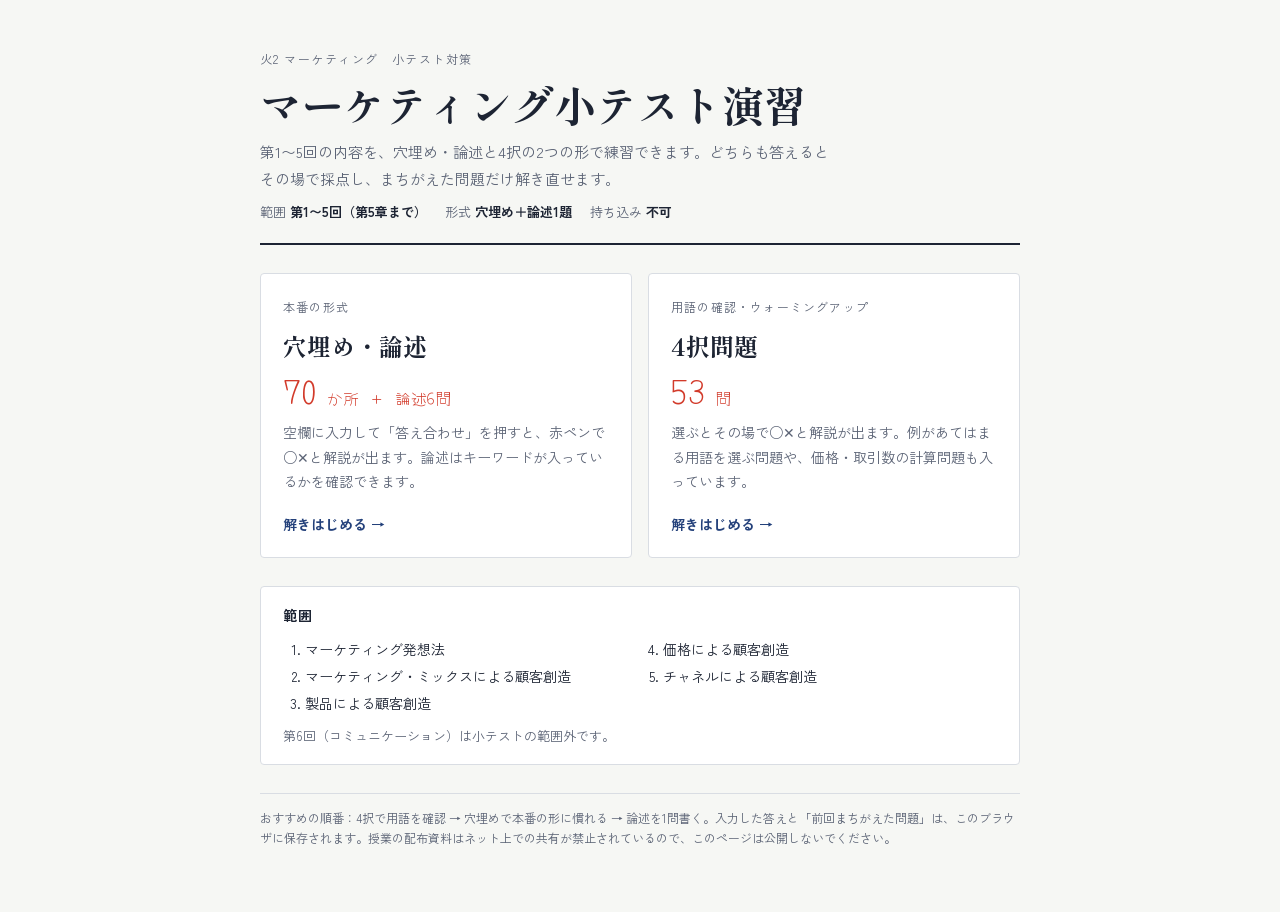
==== commit 15ddeb1a: "ホームページを追加し、穴埋めページを fill.html に移動 Co-Authored-By: Claude Opus 5.5 <noreply@anthropic.com> Claude-Sess" ====
--- a/index.html
+++ b/index.html
@@ -3,15 +3,12 @@
 <head>
 <meta charset="utf-8">
 <meta name="viewport" content="width=device-width,initial-scale=1,viewport-fit=cover">
-</head>
-<body>
 <title>マーケティング小テスト演習</title>
-<meta name="claude:viewport-fit-sides" content="cover">
 <link rel="preconnect" href="https://fonts.googleapis.com">
 <link rel="preconnect" href="https://fonts.gstatic.com" crossorigin>
 <link rel="stylesheet" href="https://fonts.googleapis.com/css2?family=Shippori+Mincho+B1:wght@700&family=Yomogi&family=Zen+Kaku+Gothic+New:wght@400;500;700&display=swap">
 <style>
-/* Layout: 答案用紙 — a single column answer sheet; blanks sit inline in the sentence, graded in red pen */
+/* Layout: 答案用紙の表紙 — title block, then two practice sheets side by side (stacked on phones) */
 :root {
   --paper: #f6f7f4;
   --sheet: #ffffff;
@@ -19,642 +16,105 @@
   --ink-soft: #5b6375;
   --rule: #d9dde3;
   --rule-soft: #eceef1;
-  --accent: #23407a;      /* 紺: buttons, active tab */
-  --accent-ink: #ffffff;
-  --pen: #d23a2a;         /* 赤ペン: marks */
-  --ok: #1f7a4d;
-  --ok-bg: #e7f3ec;
-  --ng-bg: #fbeceb;
-  --hl: #fff1a8;          /* 蛍光ペン */
-  --field: #f2f4f8;
+  --accent: #23407a;
+  --pen: #d23a2a;
   --font-display: "Shippori Mincho B1", "Hiragino Mincho ProN", "Yu Mincho", serif;
   --font-body: "Zen Kaku Gothic New", "Hiragino Sans", "Yu Gothic", "Meiryo", sans-serif;
   --font-pen: "Yomogi", "Zen Kaku Gothic New", "Hiragino Sans", sans-serif;
+  color-scheme: light;
 }
 @media (prefers-color-scheme: dark) {
-  :root:not([data-theme="light"]) {
+  :root {
     --paper: #14171d; --sheet: #1c2028; --ink: #e6e8ee; --ink-soft: #a2a9b8;
-    --rule: #333946; --rule-soft: #262b35; --accent: #8fb0f0; --accent-ink: #0f1420;
-    --pen: #ff7b6b; --ok: #6fd3a0; --ok-bg: #18302a; --ng-bg: #3a201f; --hl: #4d4520; --field: #242936;
+    --rule: #333946; --rule-soft: #262b35; --accent: #8fb0f0; --pen: #ff7b6b;
     color-scheme: dark;
   }
 }
-:root[data-theme="dark"] {
-  --paper: #14171d; --sheet: #1c2028; --ink: #e6e8ee; --ink-soft: #a2a9b8;
-  --rule: #333946; --rule-soft: #262b35; --accent: #8fb0f0; --accent-ink: #0f1420;
-  --pen: #ff7b6b; --ok: #6fd3a0; --ok-bg: #18302a; --ng-bg: #3a201f; --hl: #4d4520; --field: #242936;
-  color-scheme: dark;
-}
 * { box-sizing: border-box; }
+html, body { margin: 0; }
 body {
-  background: var(--paper); color: var(--ink); font-family: var(--font-body);
-  font-size: 16px; line-height: 1.9;
+  background: var(--paper); color: var(--ink); font-family: var(--font-body); font-size: 16px; line-height: 1.8;
   padding-left: max(16px, env(safe-area-inset-left, 0px));
   padding-right: max(16px, env(safe-area-inset-right, 0px));
 }
-.wrap { max-width: 760px; margin: 0 auto; padding-block: 28px 80px; display: flex; flex-direction: column; gap: 20px; }
-header { display: flex; flex-direction: column; gap: 6px; }
+.wrap { max-width: 760px; margin: 0 auto; padding-block: 48px 64px; display: flex; flex-direction: column; gap: 28px; }
+header { display: flex; flex-direction: column; gap: 8px; border-bottom: 2px solid var(--ink); padding-bottom: 20px; }
 .eyebrow { font-size: 12px; letter-spacing: .12em; color: var(--ink-soft); }
-h1 { font-family: var(--font-display); font-size: clamp(26px, 5vw, 34px); line-height: 1.3; margin: 0; text-wrap: balance; }
-.lead { margin: 0; color: var(--ink-soft); font-size: 14px; line-height: 1.7; }
-h2 { font-family: var(--font-display); font-size: 20px; margin: 0; text-wrap: balance; }
-h3 { font-size: 15px; margin: 0; letter-spacing: .04em; }
+h1 { font-family: var(--font-display); font-size: clamp(30px, 6vw, 42px); line-height: 1.25; margin: 0; text-wrap: balance; }
+.lead { margin: 0; color: var(--ink-soft); font-size: 15px; line-height: 1.8; max-width: 38em; }
+.info { display: flex; flex-wrap: wrap; gap: 6px 18px; font-size: 13px; color: var(--ink-soft); }
+.info b { color: var(--ink); font-weight: 700; }
 
-.tabs { display: flex; gap: 4px; border-bottom: 2px solid var(--ink); }
-.tab { appearance: none; border: 0; background: transparent; color: var(--ink-soft); font: 700 15px var(--font-body);
-  padding: 10px 18px 8px; cursor: pointer; border-radius: 6px 6px 0 0; }
-.tab[aria-selected="true"] { background: var(--ink); color: var(--paper); }
-.tab:focus-visible, button:focus-visible, select:focus-visible, input:focus-visible, textarea:focus-visible { outline: 3px solid var(--accent); outline-offset: 2px; }
+.cards { display: grid; grid-template-columns: repeat(auto-fit, minmax(260px, 1fr)); gap: 16px; }
+.card { display: flex; flex-direction: column; gap: 12px; background: var(--sheet); border: 1px solid var(--rule); border-radius: 4px;
+  padding: 22px 22px 20px; color: inherit; text-decoration: none; min-width: 0; position: relative; }
+.card:hover { border-color: var(--ink-soft); }
+.card:focus-visible { outline: 3px solid var(--accent); outline-offset: 3px; }
+.card .kind { font-size: 12px; letter-spacing: .1em; color: var(--ink-soft); }
+.card h2 { font-family: var(--font-display); font-size: 24px; line-height: 1.35; margin: 0; }
+.card p { margin: 0; font-size: 14px; line-height: 1.75; color: var(--ink-soft); }
+.card ul { margin: 0; padding-left: 1.2em; font-size: 14px; line-height: 1.8; }
+.count { font-family: var(--font-pen); color: var(--pen); font-size: 34px; line-height: 1; font-variant-numeric: tabular-nums; }
+.count small { font-size: 16px; }
+.go { margin-top: auto; align-self: flex-start; font-weight: 700; font-size: 14px; color: var(--accent); padding-top: 6px; }
+.status { font-size: 13px; color: var(--pen); font-family: var(--font-pen); }
 
-.toolbar { display: flex; flex-wrap: wrap; gap: 10px; align-items: center; }
-.toolbar label { font-size: 13px; color: var(--ink-soft); display: flex; gap: 6px; align-items: center; }
-select { font: 14px var(--font-body); color: var(--ink); background: var(--sheet); border: 1px solid var(--rule); border-radius: 6px; padding: 6px 8px; }
-.btn { appearance: none; font: 700 14px var(--font-body); border-radius: 8px; padding: 9px 16px; cursor: pointer;
-  border: 1px solid var(--rule); background: var(--sheet); color: var(--ink); }
-.btn:hover { border-color: var(--ink-soft); }
-.btn.primary { background: var(--accent); color: var(--accent-ink); border-color: var(--accent); }
-.btn.primary:hover { filter: brightness(1.08); }
-.btn.small { padding: 4px 10px; font-size: 12px; font-weight: 500; }
-.btn[disabled] { opacity: .5; cursor: default; }
-
-.scorebar { position: sticky; top: env(safe-area-inset-top, 0px); z-index: 5; background: var(--paper);
-  padding-block: 10px; border-bottom: 1px solid var(--rule); display: flex; flex-wrap: wrap; gap: 10px 16px; align-items: center; }
-body::before { content: ""; position: fixed; inset: 0 0 auto; height: env(safe-area-inset-top, 0px); z-index: 10; background: var(--paper); }
-.score { font-family: var(--font-pen); color: var(--pen); font-size: 26px; line-height: 1; font-variant-numeric: tabular-nums; min-width: 6em; }
-.score small { font-size: 15px; }
-.score.idle { color: var(--ink-soft); font-family: var(--font-body); font-size: 14px; }
-.chips { display: flex; flex-wrap: wrap; gap: 6px; }
-.chip { font-size: 12px; padding: 2px 8px; border-radius: 999px; border: 1px solid var(--rule); color: var(--ink-soft); font-variant-numeric: tabular-nums; }
-.chip.full { border-color: var(--ok); color: var(--ok); }
-.spacer { flex: 1; }
-
-.sheet { background: var(--sheet); border: 1px solid var(--rule); border-radius: 4px; padding: 6px 20px 14px; }
-.chapter { padding-top: 14px; }
-.chapter + .chapter { border-top: 2px solid var(--ink); margin-top: 10px; }
-.chapter h2 { padding-bottom: 6px; }
-.q { display: grid; grid-template-columns: 2.2em 1fr; gap: 0 6px; padding: 12px 0; border-bottom: 1px dashed var(--rule); }
-.q:last-child { border-bottom: 0; }
-.qno { font-variant-numeric: tabular-nums; color: var(--ink-soft); font-weight: 700; padding-top: 2px; }
-.qtext { min-width: 0; line-height: 2.5; }
-.blank { display: inline-flex; align-items: center; gap: 2px; position: relative; white-space: nowrap; margin: 0 2px; }
-.bno { font-size: 12px; color: var(--ink-soft); }
-.blank input { font: 500 15px var(--font-body); color: var(--ink); background: var(--field); border: 0; border-bottom: 2px solid var(--ink-soft);
-  border-radius: 4px 4px 0 0; padding: 2px 6px; max-width: 62vw; }
-.blank.ok input { background: var(--ok-bg); border-bottom-color: var(--ok); }
-.blank.ng input { background: var(--ng-bg); border-bottom-color: var(--pen); text-decoration: line-through; text-decoration-color: var(--pen); }
-.blank.ng.empty input { text-decoration: none; }
-.mark { font-family: var(--font-pen); color: var(--pen); font-size: 22px; line-height: 1; width: 1em; text-align: center; }
-.ref { color: var(--ink-soft); font-size: 14px; }
-.fix { font-family: var(--font-pen); color: var(--pen); font-size: 16px; white-space: normal; }
-.explain { grid-column: 2; margin-top: 6px; display: flex; flex-direction: column; gap: 4px; font-size: 14px; line-height: 1.7; }
-.ex { display: flex; flex-wrap: wrap; gap: 4px 8px; align-items: baseline; padding: 6px 10px; border-left: 3px solid var(--rule); background: var(--rule-soft); border-radius: 0 4px 4px 0; }
-.ex.ng { border-left-color: var(--pen); }
-.ex.ok { border-left-color: var(--ok); }
-.ex b { font-weight: 700; }
-.ex .why { color: var(--ink-soft); }
-
-.empty-note { padding: 24px 0; color: var(--ink-soft); text-align: center; }
-
-/* 論述 */
-.qlist { display: grid; grid-template-columns: repeat(auto-fit, minmax(220px, 1fr)); gap: 8px; }
-.qcard { appearance: none; text-align: left; font: 14px/1.6 var(--font-body); color: var(--ink); background: var(--sheet);
-  border: 1px solid var(--rule); border-radius: 6px; padding: 10px 12px; cursor: pointer; display: flex; flex-direction: column; gap: 2px; min-width: 0; }
-.qcard .k { font-size: 12px; color: var(--ink-soft); }
-.qcard .star { color: var(--pen); }
-.qcard[aria-pressed="true"] { border: 2px solid var(--accent); padding: 9px 11px; }
-.prompt { font-family: var(--font-display); font-size: 18px; line-height: 1.7; margin: 0; }
-.genko { width: 100%; min-height: 280px; resize: vertical; font: 16px/2.2 var(--font-body); color: var(--ink);
-  background-color: var(--sheet); border: 1px solid var(--rule); border-radius: 4px; padding: 6px 14px;
-  background-image: repeating-linear-gradient(to bottom, transparent 0, transparent calc(2.2em - 1px), var(--rule-soft) calc(2.2em - 1px), var(--rule-soft) 2.2em);
-  background-attachment: local; background-position: 0 6px; }
-.meta { display: flex; flex-wrap: wrap; gap: 8px 14px; align-items: center; font-size: 13px; color: var(--ink-soft); font-variant-numeric: tabular-nums; }
-.kw { display: flex; flex-wrap: wrap; gap: 6px; }
-.kwi { font-size: 13px; padding: 2px 10px; border-radius: 999px; border: 1px solid var(--rule); }
-.kwi.hit { background: var(--ok-bg); border-color: var(--ok); color: var(--ok); }
-.kwi.miss { border-style: dashed; color: var(--ink-soft); }
-.result { display: flex; flex-direction: column; gap: 12px; }
-.grade { display: flex; gap: 14px; align-items: center; flex-wrap: wrap; }
-.grade .big { font-family: var(--font-pen); color: var(--pen); font-size: 44px; line-height: 1; font-variant-numeric: tabular-nums; }
-.grade .verdict { font-family: var(--font-pen); color: var(--pen); font-size: 20px; }
-.result ul { margin: 0; padding-left: 1.3em; display: flex; flex-direction: column; gap: 4px; line-height: 1.7; }
-.status { font-size: 14px; color: var(--ink-soft); }
-details.model { border-top: 1px solid var(--rule); padding-top: 10px; }
-details.model summary { cursor: pointer; font-weight: 700; }
-details.model p { line-height: 1.9; margin: 10px 0 0; }
-.stack { display: flex; flex-direction: column; gap: 14px; }
-.note { font-size: 13px; color: var(--ink-soft); line-height: 1.7; margin: 0; }
-@media (prefers-reduced-motion: no-preference) {
-  .mark { transition: transform .15s; }
-  .blank.ok .mark, .blank.ng .mark { transform: rotate(-8deg); }
-}
-@media (max-width: 480px) {
-  .sheet { padding: 4px 12px 10px; }
-  .q { grid-template-columns: 1.8em 1fr; }
-  .score { font-size: 22px; }
-}
+.range { background: var(--sheet); border: 1px solid var(--rule); border-radius: 4px; padding: 16px 22px; display: flex; flex-direction: column; gap: 8px; }
+.range h3 { margin: 0; font-size: 14px; letter-spacing: .06em; }
+.range ol { margin: 0; padding-left: 1.6em; font-size: 14px; line-height: 1.9; columns: 2 220px; column-gap: 24px; }
+.range .out { color: var(--ink-soft); font-size: 13px; margin: 0; }
+footer { font-size: 12px; color: var(--ink-soft); line-height: 1.7; border-top: 1px solid var(--rule); padding-top: 14px; }
 </style>
-
+</head>
+<body>
 <div class="wrap">
   <header>
-    <div class="eyebrow">火2 マーケティング　小テスト対策　第1〜5回</div>
+    <div class="eyebrow">火2 マーケティング　小テスト対策</div>
     <h1>マーケティング小テスト演習</h1>
-    <p class="lead"><a href="choice.html" style="color:var(--accent)">4択問題はこちら</a>。穴埋め70か所は入力して「答え合わせ」を押すと赤ペンで採点します。論述はキーワードの確認と、Claudeによる採点ができます。</p>
+    <p class="lead">第1〜5回の内容を、穴埋め・論述と4択の2つの形で練習できます。どちらも答えるとその場で採点し、まちがえた問題だけ解き直せます。</p>
+    <div class="info"><span>範囲 <b>第1〜5回（第5章まで）</b></span><span>形式 <b>穴埋め＋論述1題</b></span><span>持ち込み <b>不可</b></span></div>
   </header>
 
-  <div class="tabs" role="tablist">
-    <button class="tab" role="tab" id="tab-fill" aria-selected="true" aria-controls="view-fill">穴埋め</button>
-    <button class="tab" role="tab" id="tab-essay" aria-selected="false" aria-controls="view-essay">論述</button>
+  <div class="cards">
+    <a class="card" href="fill.html">
+      <span class="kind">本番の形式</span>
+      <h2>穴埋め・論述</h2>
+      <span class="count">70<small> か所 ＋ 論述6問</small></span>
+      <p>空欄に入力して「答え合わせ」を押すと、赤ペンで○✕と解説が出ます。論述はキーワードが入っているかを確認できます。</p>
+      <span class="status" id="stFill" hidden></span>
+      <span class="go">解きはじめる →</span>
+    </a>
+    <a class="card" href="choice.html">
+      <span class="kind">用語の確認・ウォーミングアップ</span>
+      <h2>4択問題</h2>
+      <span class="count">53<small> 問</small></span>
+      <p>選ぶとその場で○✕と解説が出ます。例があてはまる用語を選ぶ問題や、価格・取引数の計算問題も入っています。</p>
+      <span class="status" id="stChoice" hidden></span>
+      <span class="go">解きはじめる →</span>
+    </a>
   </div>
 
-  <section id="view-fill" class="stack" role="tabpanel" aria-labelledby="tab-fill">
-    <div class="toolbar">
-      <label for="chSel">範囲
-        <select id="chSel">
-          <option value="all">第1〜5回すべて</option>
-          <option value="1">第1回 マーケティング発想法</option>
-          <option value="2">第2回 マーケティング・ミックス</option>
-          <option value="3">第3回 製品</option>
-          <option value="4">第4回 価格</option>
-          <option value="5">第5回 チャネル</option>
-          <option value="wrong">前回まちがえた問題</option>
-        </select>
-      </label>
-      <label for="shuf"><input type="checkbox" id="shuf"> 問題をシャッフル</label>
-    </div>
-
-    <div class="scorebar">
-      <div class="score idle" id="score">未採点</div>
-      <div class="chips" id="chips"></div>
-      <div class="spacer"></div>
-      <button class="btn" id="btnRetry" hidden>まちがえた所だけ解き直す</button>
-      <button class="btn" id="btnClear">全部消す</button>
-      <button class="btn primary" id="btnCheck">答え合わせ</button>
-    </div>
-
-    <div class="sheet" id="sheet"></div>
-    <p class="note">ひらがな・カタカナ、全角・半角、「・」や空白の違いは区別しません。言い方が違うだけで合っているときは、採点後に出る「正解にする」で直せます。</p>
+  <section class="range">
+    <h3>範囲</h3>
+    <ol>
+      <li>マーケティング発想法</li>
+      <li>マーケティング・ミックスによる顧客創造</li>
+      <li>製品による顧客創造</li>
+      <li>価格による顧客創造</li>
+      <li>チャネルによる顧客創造</li>
+    </ol>
+    <p class="out">第6回（コミュニケーション）は小テストの範囲外です。</p>
   </section>
 
-  <section id="view-essay" class="stack" role="tabpanel" aria-labelledby="tab-essay" hidden>
-    <div class="qlist" id="qlist"></div>
-    <div class="sheet stack" style="padding:16px 20px">
-      <div class="eyebrow" id="eTag"></div>
-      <p class="prompt" id="ePrompt"></p>
-      <p class="note">書き方：定義 → 理由・しくみ → 具体例 → まとめ。最後を「〜によって新しい顧客を創造できる」で締めると授業の流れに沿います。</p>
-      <textarea class="genko" id="eText" placeholder="ここに答案を書きます。下書きはこのブラウザに自動で残ります。"></textarea>
-      <div class="meta"><span id="eCount">0字</span><span>目安 300〜500字</span></div>
-      <div class="toolbar">
-        <button class="btn" id="btnKw">キーワードを確認</button>
-        <button class="btn primary" id="btnAi" hidden>Claudeに採点してもらう</button>
-        <button class="btn" id="btnStop" hidden>止める</button>
-      </div>
-      <div class="stack" id="kwBox" hidden>
-        <h3>入っているキーワード <span id="kwScore" class="status"></span></h3>
-        <div class="kw" id="kwList"></div>
-      </div>
-      <div class="result" id="aiBox" hidden></div>
-      <details class="model" id="eModel">
-        <summary>解答例を見る</summary>
-        <p id="eModelText"></p>
-      </details>
-    </div>
-  </section>
+  <footer>おすすめの順番：4択で用語を確認 → 穴埋めで本番の形に慣れる → 論述を1問書く。入力した答えと「前回まちがえた問題」は、このブラウザに保存されます。授業の配布資料はネット上での共有が禁止されているので、このページは公開しないでください。</footer>
 </div>
-
 <script>
 (function () {
-const CHN = { 1: "第1回 マーケティング発想法", 2: "第2回 マーケティング・ミックスによる顧客創造", 3: "第3回 製品による顧客創造", 4: "第4回 価格による顧客創造", 5: "第5回 チャネルによる顧客創造" };
-
-/* [[n]] = 入力欄, [[n:r]] = 同じ番号の参照（入力しない） */
-const Q = [
- {c:1,t:"ドラッカーは、マーケティングの役割を[[1]]を創造することだとした。顧客満足から[[1:r]]創造へ。"},
- {c:1,t:"行動を起こさせる、満たされていない状態を[[2]]といい、それを満たす特定のものや行動を[[3]]という。"},
- {c:1,t:"[[2:r]]には、空腹や睡眠など生理的な[[4]]次的なものと、達成や親和など心理的・社会的な[[5]]次的なものがある。"},
- {c:1,t:"どんな製品をどう売るかしか見ていない企業の近視眼を、レビットは「マーケティング・[[6]]」と呼んだ。"},
- {c:1,t:"優良企業も、他社の[[7]]的イノベーション（クリステンセン）に飲まれうる。"},
- {c:1,t:"事業の目標は企業目線の「[[8]]」ではなく、消費者目線の「[[9]]」である。消費者は[[9:r]]にお金を払い、[[10]]は[[9:r]]を表現する手段である。"},
- {c:1,t:"AMA（2017年）の定義では、マーケティングは顧客、パートナー、社会にとって価値あるものを、[[11]]し、伝え、届け、[[12]]するための活動である。"},
- {c:2,t:"製品、価格、流通、プロモーションの政策を組み合わせ、目指す[[13]]を実現するために、統合的にマーケティング活動を行うことを[[14]]という。"},
- {c:2,t:"4Pとは、Product、Price、[[15]]、Promotionである。"},
- {c:2,t:"4Pのそれぞれが互いに整合していることを[[16]]一貫性、4Pの組み合わせと市場環境が整合していることを[[17]]一貫性という。"},
- {c:2,t:"STPとは、Segmentation（市場細分化）、[[18]]、Positioningである。"},
- {c:2,t:"似た特徴を持つ消費者の集まりを市場[[19]]という。"},
- {c:2,t:"ターゲティングでは、自社資源、市場動向、[[20]]を考える。"},
- {c:2,t:"ポジショニングで製品差別化ができなければ[[21]]競争に陥る。"},
- {c:2,t:"他社と差別化するには、顧客[[22]]型アプローチと顧客[[23]]型アプローチの2つがある。（順不同）"},
- {c:3,t:"市場機会の分析には、市場環境の中で自社を位置づける[[24]]・アプローチと、自社の強み・弱みから市場を見つける[[25]]ベース・アプローチがある。"},
- {c:3,t:"アイデアが消費者に与えるベネフィットを、消費者にとって意味のある言葉で表したものを製品[[26]]という。"},
- {c:3,t:"大量生産の前に行う試験的な動作確認を[[27]]・ランという。"},
- {c:3,t:"製品の価値は製品自体に内在するのではなく、ユーザーの[[28]]と対応してはじめて実現する。製品の価値は多元的であり、[[29]]の束といえる。"},
- {c:3,t:"成熟期の次が衰退期とは限らない。市場の修正、製品の修正、[[30]]の修正で延命・再成長できる。"},
- {c:3,t:"ユーザーを含む企業以外のステークホルダーとの協働で新しい価値をつくることを価値[[31]]という。"},
- {c:3,t:"企業ではなくユーザーがイノベーションの担い手になることを[[32]]イノベーションという。"},
- {c:3,t:"イノベーション関連の情報を移して使うコストが、イノベーションがどこで起きるかを説明するという考え方を、情報の[[33]]性仮説という（フォン・ヒッペル）。"},
- {c:3,t:"重要な市場動向で大多数より先行し、自分のニーズを満たす解決策から高い効用を得るユーザーを[[34]]という。"},
- {c:4,t:"価格を決める3つの要素は、競合との関係、[[35]]、マーケティング戦略である。"},
- {c:4,t:"メーカーが希望小売価格を示さず、小売が価格を決める方式を[[36]]価格という。"},
- {c:4,t:"本体の利幅を低くし、定期的に買う消耗品の利幅を高くする価格設定を[[37]]的価格設定という。"},
- {c:4,t:"条件の違う場所ごとに違う価格をつける価格設定を[[38]]価格設定という。"},
- {c:4,t:"直接経費＋間接経費＋利益で価格を決める方法を[[39]]法、仕入原価＋利益で決める方法を[[40]]法という。"},
- {c:4,t:"980円のように安く感じさせる価格を[[41]]価格、長期間一定の価格を[[42]]価格、高いほど売れる価格を[[43]]価格という。"},
- {c:4,t:"プライスリーダーの価格を基準にする方法を[[44]]価格法という。"},
- {c:4,t:"買ってもよい上限の価格を[[45]]価格という。店頭表示など購買環境から形成される基準の価格を[[46]]参照価格、過去の購買経験から形成されるものを[[47]]参照価格という。"},
- {c:4,t:"価格の3つの機能は、支出の痛み、品質の[[48]]、社会的[[49]]である。"},
- {c:5,t:"あるメーカーの販売ルートとしての卸・小売業者のことを[[50]]という。"},
- {c:5,t:"メーカーによるチャネルマネジメントは、チャネル[[51]]（選択）＋チャネル[[52]]である。"},
- {c:5,t:"流通の機能（流通フロー）は、①[[53]] ②[[54]] ③[[55]]である。"},
- {c:5,t:"物流は、生産者と消費者の間にある[[56]]・[[57]]にかかわる分離を埋めるための活動で、輸送と[[58]]からなる。"},
- {c:5,t:"商流は、生産者から消費者へと[[59]]を移転させるための活動（いわゆる売買取引）で、所有権移転と[[60]]負担からなる。"},
- {c:5,t:"卸売業は消費者[[61]]に販売し、小売業は消費者に販売する。"},
- {c:5,t:"流通業者の存立根拠は、①消費の[[62]]性への対応 ②資金調達と[[63]]負担軽減 ③素早い展開 ④社会的[[64]] ⑤[[65]]の原理である。"},
- {c:5,t:"「すべてのチャネルを統合し、消費者にシームレスな買い物経験を提供する顧客戦略」を[[66]]という。"},
- {c:5,t:"チャネル管理には、報酬やリベートなどの優遇措置である[[67]]と、インセンティブの削減や商品出荷の禁止などの[[68]]がある。"},
- {c:5,t:"5つのパワー基盤は、報酬、[[69]]、情報や専門性、[[70]]、正統（正当）性である。"}
-];
-
-/* a: 正解（表示は先頭）, e: 解説 */
-const A = {
- 1:{a:["顧客","こきゃく"],e:"まだ満たされていないニーズを満たし、売れる理由をつくること。"},
- 2:{a:["ニーズ"],e:"ニーズは「満たされていない状態」。のどの渇きはニーズ。"},
- 3:{a:["ウォンツ"],e:"ウォンツは「ニーズを満たす特定のもの」。スポーツドリンクはウォンツ。"},
- 4:{a:["1","一","いち"],e:"1次的＝空腹・睡眠などの生理的なもの。"},
- 5:{a:["2","二","に"],e:"2次的＝達成・親和などの心理的・社会的なもの。"},
- 6:{a:["マイオピア","近視眼"],e:"近視眼という意味。避けると技術変化に対応でき、独自のビジネスをつくれる。"},
- 7:{a:["破壊","はかい"],e:"既存の優良企業が、他社の新しい技術に敗れる現象。"},
- 8:{a:["性能","せいのう"],e:"性能は企業目線。"},
- 9:{a:["価値","かち"],e:"価値は消費者目線。消費者がお金を払うのは価値。"},
- 10:{a:["ブランド"],e:"ブランドは価値を表現する手段。"},
- 11:{a:["創造","そうぞう"],e:"4つの動詞「創造し、伝え、届け、交換する」をセットで覚える。"},
- 12:{a:["交換","こうかん"],e:"創造し、伝え、届け、交換する。"},
- 13:{a:["ポジショニング"],e:"4Pの組み合わせは、ポジショニングを実現するためのもの。"},
- 14:{a:["マーケティング・ミックス","マーケティングミックス","4P"],e:"製品・価格・流通・プロモーションの組み合わせ。"},
- 15:{a:["Place","プレイス","流通"],e:"日本語では流通。"},
- 16:{a:["内的","ないてき"],e:"内的一貫性＝4Pの内側同士が整合している。"},
- 17:{a:["外的","がいてき"],e:"外的一貫性＝4Pと外の市場環境が整合している。"},
- 18:{a:["Targeting","ターゲティング"],e:"標的市場の選定。"},
- 19:{a:["セグメント"],e:"市場セグメント。分けることがセグメンテーション。"},
- 20:{a:["競合他社","競合","競争相手","きょうごうたしゃ"],e:"ターゲティングで考える3つ：自社資源・市場動向・競合他社。"},
- 21:{a:["価格","かかく"],e:"差別化できないと、消費者は価格だけで選ぶ。"},
- 22:{a:["満足","まんぞく"],e:"顧客満足型＝今いる顧客の満足を高める。事例はキットカット。"},
- 23:{a:["創造","そうぞう"],e:"顧客創造型＝新しい顧客や価値をつくる。"},
- 24:{a:["ポジショニング"],e:"外の市場環境から自社の位置を決める。"},
- 25:{a:["資源","しげん"],e:"内の強み・弱みから、自社資源に合う市場を探す。"},
- 26:{a:["コンセプト"],e:"製品コンセプト。"},
- 27:{a:["パイロット"],e:"パイロット・ランを経て大量生産に入る。"},
- 28:{a:["ニーズ"],e:"ニーズが違えば、評価する属性も違う。"},
- 29:{a:["便益","べんえき"],e:"便益の束＝製品の価値は多元的。"},
- 30:{a:["マーケティング・ミックス","マーケティングミックス","4P"],e:"成熟期の3つの修正：市場・製品・マーケティング・ミックス。"},
- 31:{a:["共創","きょうそう"],e:"価値共創。ユーザーは価値を共に創るパートナー。"},
- 32:{a:["ユーザー","ユーザ"],e:"産業財や、スポーツ・趣味の消費財に多い。"},
- 33:{a:["粘着","ねんちゃく"],e:"ニーズの情報はユーザー側にあって、生まれた場所から動かしにくい。"},
- 34:{a:["リードユーザー","リードユーザ"],e:"①市場動向に先行 ②解決策から高い効用を得る。"},
- 35:{a:["コスト","費用"],e:"価格を決める3要素：競合・コスト・マーケティング戦略。"},
- 36:{a:["オープン"],e:"メーカーが目安を示すのは希望小売価格（2段階建値制）。"},
- 37:{a:["補完","ほかん"],e:"プリンター本体とインクが典型例。"},
- 38:{a:["ゾーン"],e:"観光地の自販機など。"},
- 39:{a:["コストプラス"],e:"コスト志向型。主にメーカーが使う。"},
- 40:{a:["マークアップ"],e:"コスト志向型。卸・小売が使う。"},
- 41:{a:["端数","はすう"],e:"需要（消費者）志向型。"},
- 42:{a:["慣習","かんしゅう"],e:"需要志向型。長く同じ値段を保つ維持戦略。"},
- 43:{a:["威光","いこう"],e:"需要志向型。高いことが品質や格の印になる。"},
- 44:{a:["実勢","じっせい"],e:"競争志向型。下位企業が使う。"},
- 45:{a:["留保","りゅうほ"],e:"買い手なら上限、売り手なら売ってもよい下限。"},
- 46:{a:["外的","がいてき"],e:"店頭表示やチラシなど購買環境から。"},
- 47:{a:["内的","ないてき"],e:"「いつもこのくらい」という過去の購買経験から。"},
- 48:{a:["バロメータ","バロメーター"],e:"高いほど品質がよさそうに見える。"},
- 49:{a:["プレステージ"],e:"高級品を持つことが自分を示す。"},
- 50:{a:["マーケティング・チャネル","マーケティングチャネル","チャネル"],e:"一般的な順路（メーカー→卸→小売）は「流通経路」。"},
- 51:{a:["構築","こうちく","選択"],e:"チャネル構築（選択）。"},
- 52:{a:["管理","かんり"],e:"選んだ後に、意図どおりの協調を得るための管理。"},
- 53:{a:["物流","ぶつりゅう"],e:"モノが動く。"},
- 54:{a:["商流","しょうりゅう"],e:"所有権が動く（売買取引）。"},
- 55:{a:["情報流","じょうほうりゅう"],e:"商流・物流を円滑にする情報の伝達。"},
- 56:{a:["時間","じかん"],e:"時間・空間の分離（順不同）。"},
- 57:{a:["空間","くうかん"],e:"時間・空間の分離（順不同）。"},
- 58:{a:["在庫","ざいこ","保管"],e:"輸送＝運ぶ、在庫＝保管する。"},
- 59:{a:["所有権","しょゆうけん"],e:"商流は所有権の移転。"},
- 60:{a:["危険","きけん","リスク"],e:"売れ残りなど、財を持つことから生じる危険。"},
- 61:{a:["以外","いがい"],e:"卸売業＝消費者以外に販売、小売業＝消費者に販売。"},
- 62:{a:["小規模分散","しょうきぼぶんさん"],e:"生産は1か所に集められるが、消費者は全国に散らばる。"},
- 63:{a:["リスク","危険"],e:"全国に店を出す資金とリスクを流通業者に担ってもらう。"},
- 64:{a:["品揃え","品ぞろえ","しなぞろえ"],e:"いろいろな会社の製品を比べられる店。"},
- 65:{a:["取引数節約","取引数の節約","とりひきすうせつやく"],e:"4社×6人＝24回 → 4＋6＝10回。"},
- 66:{a:["オムニチャネル"],e:"近藤（2018）の定義。"},
- 67:{a:["モチベーション"],e:"アメ。報酬で協力を引き出す。"},
- 68:{a:["統制","とうせい"],e:"ムチ。締め付けで従わせる。"},
- 69:{a:["制裁","せいさい"],e:"出荷制限、取引の縮小・断絶など。"},
- 70:{a:["一体感","いったいかん"],e:"共感や帰属意識。系列店など。"}
-};
-const UNORDERED = [[22, 23], [56, 57]];
-
-const ESSAY = [
- {c:1,t:"顧客創造とマイオピア",p:"マーケティングにおける「顧客創造」とは何か。マーケティング・マイオピアという言葉を使って説明せよ。",
-  kw:[["顧客創造","顧客を創造"],["ドラッカー"],["ニーズ"],["ウォンツ"],["マイオピア","近視眼"],["レビット"],["価値"],["性能"],["差別化","価格競争","追いつかれ"]],
-  m:"ドラッカーはマーケティングの役割を顧客を創造することだとした。顧客創造とは、今いる顧客の表面的な要望（ウォンツ）に応えるだけでなく、社会でまだ満たされていないニーズを見つけて満たし、「こんな商品が欲しかった」という売れる理由をつくることである。これに対し、自社がどんな製品をどう売るかしか見ていない状態を、レビットはマーケティング・マイオピア（近視眼）と呼んだ。マイオピアに陥ると業界の発想にとらわれ、差別化しにくく、すぐ追いつかれ、価格競争に陥る。たとえば「ドリルを買う人が欲しいのはドリルではなく穴である」ように、製品の性能ではなく顧客にとっての価値から考えれば、別の方法で穴をあける商品も発想できる。消費者は性能ではなく価値にお金を払うので、顧客の本当のニーズから考えることが顧客創造につながる。"},
- {c:2,t:"4PとSTP",p:"マーケティング・ミックス（4P）とSTPを説明し、両者の関係を述べよ。",
-  kw:[["セグメンテーション","市場細分化"],["ターゲティング"],["ポジショニング"],["4P","製品・価格・流通・プロモーション","製品、価格、流通、プロモーション"],["内的一貫性","内的"],["外的一貫性","外的"],["差別化"],["顧客創造","新しい価値","新しい顧客"]],
-  m:"STPは、市場を似た特徴の消費者の集まりに分け（セグメンテーション）、自社資源・市場動向・競合を考えて狙う市場を選び（ターゲティング）、競合と比べてどんな価値で差別化するかを決める（ポジショニング）手順である。マーケティング・ミックスは、製品・価格・流通・プロモーションの4Pを組み合わせ、目指すポジショニングを実現する統合的な活動である。つまりSTPで「誰に、どんな価値を」を決め、4Pで「どのように届けるか」を決める。このとき4P同士が整合していること（内的一貫性）と、4Pと市場環境が整合していること（外的一貫性）が必要である。たとえば高級志向の層に高品質の商品をテレビCMで訴えても、価格を極端に安くしディスカウントストアで売れば内的一貫性が崩れる。既存の製品でも4PやSTPを見直せば、新しい価値と顧客を生み出せる（キットカットの事例）。"},
- {c:3,t:"ユーザーと価値共創",p:"製品の価値はどこで生まれるか。ユーザーイノベーションと価値共創の考え方から説明せよ。",
-  kw:[["ニーズ"],["便益の束","便益"],["多元的"],["価値共創","共創"],["ユーザーイノベーション"],["粘着"],["リードユーザー"],["組織"]],
-  m:"製品の価値は製品自体に内在するのではなく、ユーザーのニーズと対応してはじめて実現する。ニーズが違えば評価する属性も違うため、製品の価値は多元的な「便益の束」である。そのためユーザーは使い方を通じて新しい価値を見出すことがあり、企業以外のステークホルダーと協働して価値をつくる価値共創のパートナーになる。情報の粘着性仮説によれば、ニーズや利用状況の情報はユーザー側にあって移しにくいため、ユーザー自身が解決策をつくるユーザーイノベーションが起きる（例：自転車好きの改造から生まれたマウンテンバイク）。ただし消費者が生んだ価値は消費者のものであり、企業が活かすには、リードユーザーとの対話を通じて新しいノウハウや組織プロセスを取り入れ、組織能力を再構築する必要がある。"},
- {c:4,t:"価格の決め方",p:"価格設定の3つの考え方を説明し、企業が価格を戦略的に「決める」とはどういうことか述べよ。",
-  kw:[["コスト志向"],["需要志向","消費者志向"],["競争志向"],["コストプラス","マークアップ"],["端数","慣習","威光"],["実勢"],["決める"],["補完","ゾーン","定額"],["品質のバロメータ","バロメーター","バロメータ"]],
-  m:"価格設定には3つの考え方がある。コスト志向型は、コストに利益を加えて決める方法で、コストプラス法やマークアップ法がある。需要志向型は、消費者の感じ方から決める方法で、端数価格（980円など）、慣習価格、威光価格がある。競争志向型は、競合の価格から決める方法で、プライスリーダーに合わせる実勢価格法などがある。コスト志向型だけでは消費者視点と競争視点が抜けてしまう。価格は市場で自然に「決まる」のではなく、企業が競合との関係・コスト・マーケティング戦略を考えて「決める」ものである。たとえばプリンター本体を安くしインクで利益を得る補完的価格設定のように、価格は他の3Pと組み合わせて設計される。消費者にとって価格は支出の痛みであると同時に品質のバロメータでもあるため、価格の決め方しだいで新しい顧客を創造できる。"},
- {c:5,t:"流通業者の存立根拠",star:true,p:"メーカーにとって直販の方がコントロールしやすいのに、流通業者を使うのはなぜか。流通業者の存立根拠を用いて説明せよ。",
-  kw:[["コントロール","販売データ","陳列","利益が渡る"],["小規模分散"],["資金"],["リスク"],["素早い展開","素早く"],["社会的品揃え","品揃え","品ぞろえ"],["取引数節約","取引数"]],
-  m:"メーカーが流通業者を使うと、店頭での販売価格や販売方法をコントロールできない、販売データを集められない、思い通りの陳列ができない、利益の一部が流通業者に渡る、というデメリットがある。それでも流通業者が存在するのは、次の理由による。第一に、生産は特定の場所に集められるが消費者は全国に散らばっているため、卸売業者と小売業者のネットワークを使えば効率よく届けられる（消費の小規模分散性への対応）。第二に、全国に店を出すには資金とリスクを伴うが、それを流通業者に負担してもらえる（資金調達とリスク負担軽減）。第三に、既存店舗で扱ってもらえば早く消費者に届けられる（素早い展開）。第四に、消費者はいろいろな会社の製品を比べられる店を好む（社会的品揃え）。第五に、流通業者が間に入ると総取引数が減る（取引数節約の原理）。たとえばメーカー4社と消費者6人なら、直接取引では24回、卸1社を通せば10回ですむ。このようにデメリットを上回る利点があるため、メーカーはすべてを直販にせず流通業者を使う。"},
- {c:5,t:"チャネル管理とパワー基盤",p:"メーカーは流通業者からどのように協調を得るか。チャネル管理とパワー基盤の考え方を用いて説明せよ。",
-  kw:[["モチベーション"],["統制"],["コンフリクト","対立"],["報酬"],["制裁"],["情報","専門性"],["一体感"],["正統","正当"]],
-  m:"チャネルを選んだメーカーは、次に意図したとおりの協調を得るためにチャネルを管理する。方法には、報酬やリベートなどの優遇措置を与えるモチベーションと、インセンティブの削減や出荷禁止などの統制がある。メーカーと流通業者の間では、目的・役割や事実認識の不一致、資源の差、コミュニケーションの混乱などからコンフリクトが起こる。メーカーが影響力を持つ根拠は5つのパワー基盤である。報酬（リベート、取引拡大、排他的販売権）、制裁（出荷制限、取引の縮小・断絶）、情報・専門性（重要な専門知識や情報処理能力）、一体感（共感や帰属意識。系列店など）、正統性（影響される義務があると思わせる。創業者への恩など）である。制裁は対立を生みやすいので、報酬や情報・専門性、一体感を組み合わせて協調を得ることが大切である。"}
-];
-
-/* ---------- helpers ---------- */
-const $ = (s) => document.querySelector(s);
-const store = {
-  get(k, d) { try { const v = localStorage.getItem(k); return v == null ? d : JSON.parse(v); } catch (e) { return d; } },
-  set(k, v) { try { localStorage.setItem(k, JSON.stringify(v)); } catch (e) {} }
-};
-function circ(n) {
-  if (n <= 20) return String.fromCharCode(0x245F + n);
-  if (n <= 35) return String.fromCharCode(0x3250 + n - 20);
-  if (n <= 50) return String.fromCharCode(0x32B0 + n - 35);
-  return "(" + n + ")";
-}
-function norm(s) {
-  s = (s || "").normalize("NFKC").toLowerCase();
-  s = s.replace(/[\s・･·\-‐ー－_「」『』（）()。、,.]/g, (ch) => ch === "ー" ? "ー" : "");
-  s = s.replace(/[ぁ-ゖ]/g, (ch) => String.fromCharCode(ch.charCodeAt(0) + 0x60));
-  return s;
-}
-function same(input, id) { const n = norm(input); return n !== "" && A[id].a.some((x) => norm(x) === n); }
-function esc(s) { return String(s).replace(/[&<>"]/g, (c) => ({ "&": "&amp;", "<": "&lt;", ">": "&gt;", '"': "&quot;" }[c])); }
-
-/* ---------- 穴埋め ---------- */
-let graded = false;
-let results = {};   // id -> true/false
-let overridden = {};
-let visibleIds = [];
-let order = Q.map((_, i) => i);
-let retryOnly = null; // Set of question indices
-
-function blankIds(q) { const r = []; q.t.replace(/\[\[(\d+)\]\]/g, (_, n) => { r.push(+n); return _; }); return r; }
-
-function renderSheet() {
-  const sel = $("#chSel").value;
-  const wrongPrev = new Set(store.get("mkt-wrong", []));
-  let idx = order.filter((i) => {
-    const q = Q[i];
-    if (retryOnly) return retryOnly.has(i);
-    if (sel === "all") return true;
-    if (sel === "wrong") return blankIds(q).some((id) => wrongPrev.has(id));
-    return String(q.c) === sel;
-  });
-  const sheet = $("#sheet");
-  visibleIds = [];
-  if (!idx.length) {
-    sheet.innerHTML = '<div class="empty-note">' + (sel === "wrong" ? "前回まちがえた問題はありません。まず「第1〜5回すべて」で答え合わせをしてみてください。" : "問題がありません。") + "</div>";
-    return;
-  }
-  const shuffled = $("#shuf").checked;
-  let html = "", lastC = null, n = 0;
-  idx.forEach((i) => {
-    const q = Q[i];
-    if (!shuffled && q.c !== lastC) {
-      if (lastC !== null) html += "</div>";
-      html += '<div class="chapter"><h2>' + esc(CHN[q.c]) + "</h2>";
-      lastC = q.c;
-    }
-    n++;
-    const body = esc(q.t).replace(/\[\[(\d+)(:r)?\]\]/g, (_, id, r) => {
-      id = +id;
-      if (r) return '<span class="ref">（' + circ(id) + "）</span>";
-      visibleIds.push(id);
-      const len = Math.max(...A[id].a.map((x) => x.length));
-      const w = Math.min(Math.max(len * 1.15 + 1.6, 4.5), 15);
-      const saved = store.get("mkt-in-" + id, "");
-      return '<span class="blank" id="bl' + id + '"><span class="bno">' + circ(id) + '</span><input id="in' + id + '" data-id="' + id + '" style="width:' + w + 'em" autocomplete="off" autocapitalize="off" spellcheck="false" aria-label="空欄' + id + '" value="' + esc(saved) + '"><span class="mark" aria-hidden="true"></span></span>';
-    });
-    html += '<div class="q" data-q="' + i + '"><div class="qno">' + (shuffled ? n : (i + 1)) + '</div><div class="qtext">' + body + (shuffled ? ' <span class="ref">［第' + q.c + '回］</span>' : "") + '</div><div class="explain" id="ex' + i + '" hidden></div></div>';
-  });
-  if (!shuffled) html += "</div>";
-  sheet.innerHTML = html;
-  sheet.querySelectorAll("input").forEach((el) => {
-    el.addEventListener("input", () => { store.set("mkt-in-" + el.dataset.id, el.value); });
-    el.addEventListener("keydown", (e) => {
-      if (e.key === "Enter") {
-        e.preventDefault();
-        const all = [...sheet.querySelectorAll("input")];
-        const k = all.indexOf(el);
-        if (k < all.length - 1) all[k + 1].focus(); else check();
-      }
-    });
-  });
-  if (graded) check(true);
-}
-
-function check(silent) {
-  graded = true;
-  results = {};
-  const val = (id) => { const el = $("#in" + id); return el ? el.value : ""; };
-  const handled = new Set();
-  UNORDERED.forEach((grp) => {
-    if (!grp.every((id) => visibleIds.includes(id))) return;
-    const pool = grp.map((id) => A[id].a.map(norm));
-    const used = new Set();
-    grp.forEach((id) => {
-      const n = norm(val(id));
-      let hit = -1;
-      pool.forEach((alts, k) => { if (hit < 0 && !used.has(k) && n && alts.includes(n)) hit = k; });
-      if (hit >= 0) used.add(hit);
-      results[id] = hit >= 0;
-      handled.add(id);
-    });
-  });
-  visibleIds.forEach((id) => { if (!handled.has(id)) results[id] = same(val(id), id); });
-  Object.keys(overridden).forEach((id) => { if (id in results && overridden[id]) results[id] = true; });
-  paint();
-  const wrong = new Set(store.get("mkt-wrong", []));
-  visibleIds.forEach((id) => { if (results[id]) wrong.delete(id); else wrong.add(id); });
-  store.set("mkt-wrong", [...wrong]);
-  if (!silent) { const first = document.querySelector(".blank.ng input"); if (first) first.scrollIntoView({ block: "center", behavior: matchMedia("(prefers-reduced-motion: reduce)").matches ? "auto" : "smooth" }); }
-}
-
-function paint() {
-  visibleIds.forEach((id) => {
-    const bl = $("#bl" + id); if (!bl) return;
-    const ok = results[id];
-    const empty = !norm($("#in" + id).value);
-    bl.classList.toggle("ok", ok); bl.classList.toggle("ng", !ok); bl.classList.toggle("empty", !ok && empty);
-    bl.querySelector(".mark").textContent = ok ? "○" : "✕";
-  });
-  document.querySelectorAll(".q").forEach((qel) => {
-    const i = +qel.dataset.q;
-    const ex = $("#ex" + i);
-    const ids = blankIds(Q[i]);
-    ex.innerHTML = ids.map((id) => {
-      const ok = results[id];
-      const yours = $("#in" + id).value.trim();
-      return '<div class="ex ' + (ok ? "ok" : "ng") + '"><b>' + circ(id) + " " + esc(A[id].a[0]) + "</b>" +
-        (!ok ? '<span class="fix">' + (yours ? "あなた：" + esc(yours) : "未記入") + "</span>" : "") +
-        '<span class="why">' + esc(A[id].e) + "</span>" +
-        (!ok && yours ? '<button class="btn small" data-ov="' + id + '">正解にする</button>' : "") + "</div>";
-    }).join("");
-    ex.hidden = false;
-  });
-  document.querySelectorAll("[data-ov]").forEach((b) => b.addEventListener("click", () => {
-    const id = +b.dataset.ov; overridden[id] = true; results[id] = true;
-    const wrong = new Set(store.get("mkt-wrong", [])); wrong.delete(id); store.set("mkt-wrong", [...wrong]);
-    paint();
-  }));
-  const total = visibleIds.length, ok = visibleIds.filter((id) => results[id]).length;
-  const sc = $("#score");
-  sc.classList.remove("idle");
-  sc.innerHTML = ok + "<small> / " + total + "</small>";
-  const by = {};
-  visibleIds.forEach((id) => {
-    const qi = Q.findIndex((q) => blankIds(q).includes(id)); const c = Q[qi].c;
-    by[c] = by[c] || [0, 0]; by[c][1]++; if (results[id]) by[c][0]++;
-  });
-  $("#chips").innerHTML = Object.keys(by).map((c) => '<span class="chip' + (by[c][0] === by[c][1] ? " full" : "") + '">第' + c + "回 " + by[c][0] + "/" + by[c][1] + "</span>").join("");
-  $("#btnRetry").hidden = ok === total;
-}
-
-function resetGrade() {
-  graded = false; results = {}; overridden = {};
-  const sc = $("#score"); sc.className = "score idle"; sc.textContent = "未採点";
-  $("#chips").innerHTML = ""; $("#btnRetry").hidden = true;
-}
-
-$("#btnCheck").addEventListener("click", () => check(false));
-$("#btnClear").addEventListener("click", () => {
-  visibleIds.forEach((id) => store.set("mkt-in-" + id, ""));
-  retryOnly = null; resetGrade(); renderSheet();
-});
-$("#btnRetry").addEventListener("click", () => {
-  const wrongIds = visibleIds.filter((id) => !results[id]);
-  retryOnly = new Set(Q.map((q, i) => i).filter((i) => blankIds(Q[i]).some((id) => wrongIds.includes(id))));
-  wrongIds.forEach((id) => store.set("mkt-in-" + id, ""));
-  resetGrade(); renderSheet();
-  const f = document.querySelector("#sheet input"); if (f) f.focus();
-});
-$("#chSel").addEventListener("change", () => { retryOnly = null; resetGrade(); renderSheet(); });
-$("#shuf").addEventListener("change", () => {
-  order = Q.map((_, i) => i);
-  if ($("#shuf").checked) for (let i = order.length - 1; i > 0; i--) { const j = Math.floor(Math.random() * (i + 1)); [order[i], order[j]] = [order[j], order[i]]; }
-  resetGrade(); renderSheet();
-});
-
-/* ---------- 論述 ---------- */
-let cur = 4;
-let sample = null;
-let ctl = null;
-
-function renderQlist() {
-  $("#qlist").innerHTML = ESSAY.map((e, i) =>
-    '<button class="qcard" data-e="' + i + '" aria-pressed="' + (i === cur) + '"><span class="k">予想' + (i + 1) + "・第" + e.c + "回" + (e.star ? ' <span class="star">★出やすい</span>' : "") + "</span><span>" + esc(e.t) + "</span></button>").join("");
-  document.querySelectorAll("[data-e]").forEach((b) => b.addEventListener("click", () => { cur = +b.dataset.e; store.set("mkt-ecur", cur); loadEssay(); }));
-}
-function loadEssay() {
-  if (ctl) ctl.abort();
-  const e = ESSAY[cur];
-  renderQlist();
-  $("#eTag").textContent = "予想" + (cur + 1) + "　" + CHN[e.c];
-  $("#ePrompt").textContent = "問：" + e.p;
-  $("#eText").value = store.get("mkt-essay-" + cur, "");
-  $("#eModelText").textContent = e.m;
-  $("#eModel").open = false;
-  $("#kwBox").hidden = true; $("#aiBox").hidden = true; $("#aiBox").innerHTML = "";
-  count();
-}
-function count() { $("#eCount").textContent = [...$("#eText").value.replace(/\s/g, "")].length + "字"; }
-$("#eText").addEventListener("input", () => { store.set("mkt-essay-" + cur, $("#eText").value); count(); });
-
-$("#btnKw").addEventListener("click", () => {
-  const txt = norm($("#eText").value);
-  const kws = ESSAY[cur].kw;
-  let hit = 0;
-  $("#kwList").innerHTML = kws.map((alts) => {
-    const ok = alts.some((a) => txt.includes(norm(a)));
-    if (ok) hit++;
-    return '<span class="kwi ' + (ok ? "hit" : "miss") + '">' + (ok ? "○ " : "") + esc(alts[0]) + "</span>";
-  }).join("");
-  $("#kwScore").textContent = hit + " / " + kws.length;
-  $("#kwBox").hidden = false;
-});
-
-const ERR = {
-  not_granted: "Claudeの利用が許可されなかったので、採点できません。キーワード確認と解答例は使えます。",
-  sampling_disabled: "このアカウントではClaudeを使った採点ができません。",
-  rate_limited: "続けて使いすぎたため、少し時間をおいてからもう一度押してください。",
-  session_expired: "サインインし直してから、もう一度押してください。",
-  refused: "この答案は採点できませんでした。内容を見直してもう一度押してください。",
-  invalid_json: "採点結果をうまく読み取れませんでした。もう一度押してください。"
-};
-function aiPrompt(e, ans) {
-  return [
-    "あなたは大学の「マーケティング」の授業の採点者です。学生の論述答案を10点満点で採点してください。",
-    "評価の基準は3つです：(1)授業の理論・概念を正しく理解しているか (2)自分の言葉で説明できているか (3)説明が論理的か。",
-    "授業の範囲と用語は、下の「解答例」と「押さえたいキーワード」に合わせてください。解答例と同じ言い回しである必要はありません。具体例が授業と違っていても、筋が通っていれば評価してください。",
-    "", "【問題】" + e.p,
-    "", "【解答例】" + e.m,
-    "", "【押さえたいキーワード】" + e.kw.map((k) => k[0]).join("、"),
-    "", "【学生の答案】", ans,
-    "", "次の形のJSONだけで答えてください。文章はすべて日本語で、学生に直接話しかけるやさしい言葉で書いてください。",
-    '{"score": 0〜10の整数, "verdict": "ひとことの評価（15字以内）", "good": ["よかった点", ...最大3つ], "missing": ["足りない点や間違い", ...最大4つ], "advice": "次に書き直すときに一番効く助言を1〜2文"}'
-  ].join("\n");
-}
-$("#btnAi").addEventListener("click", async () => {
-  const ans = $("#eText").value.trim();
-  const box = $("#aiBox");
-  box.hidden = false;
-  if ([...ans.replace(/\s/g, "")].length < 40) { box.innerHTML = '<p class="status">もう少し書いてから採点してもらいましょう（40字以上）。</p>'; return; }
-  if (!sample) return;
-  ctl = new AbortController();
-  $("#btnAi").disabled = true; $("#btnStop").hidden = false;
-  box.innerHTML = '<p class="status">採点しています…（30秒ほどかかることがあります）</p>';
-  try {
-    const r = await sample.json(aiPrompt(ESSAY[cur], ans), { signal: ctl.signal });
-    const sc = Math.max(0, Math.min(10, Math.round(Number(r && r.score) || 0)));
-    const li = (arr) => (Array.isArray(arr) ? arr : []).slice(0, 4).map((x) => "<li>" + esc(x) + "</li>").join("");
-    box.innerHTML =
-      '<div class="grade"><span class="big">' + sc + '<small style="font-size:20px"> / 10</small></span><span class="verdict">' + esc((r && r.verdict) || "") + "</span></div>" +
-      (r && r.good && r.good.length ? "<h3>よかった点</h3><ul>" + li(r.good) + "</ul>" : "") +
-      (r && r.missing && r.missing.length ? "<h3>足りない点</h3><ul>" + li(r.missing) + "</ul>" : "") +
-      (r && r.advice ? "<h3>書き直しのヒント</h3><p style=\"margin:0;line-height:1.8\">" + esc(r.advice) + "</p>" : "") +
-      '<p class="note">Claudeによる目安の採点です。実際の採点基準とは違うことがあります。</p>';
-  } catch (err) {
-    if (err && err.code === "cancelled") { box.innerHTML = '<p class="status">採点を止めました。</p>'; }
-    else {
-      box.innerHTML = '<p class="status">' + esc(ERR[err && err.code] || "採点に失敗しました。少し待ってからもう一度押してください。") + "</p>";
-      if (err && (err.code === "not_granted" || err.code === "sampling_disabled")) $("#btnAi").hidden = true;
-    }
-  } finally {
-    $("#btnAi").disabled = false; $("#btnStop").hidden = true; ctl = null;
-  }
-});
-$("#btnStop").addEventListener("click", () => { if (ctl) ctl.abort(); });
-
-/* ---------- tabs ---------- */
-function show(view) {
-  const fill = view !== "essay";
-  $("#tab-fill").setAttribute("aria-selected", fill); $("#tab-essay").setAttribute("aria-selected", !fill);
-  $("#view-fill").hidden = !fill; $("#view-essay").hidden = fill;
-}
-$("#tab-fill").addEventListener("click", () => { location.hash = "fill"; show("fill"); });
-$("#tab-essay").addEventListener("click", () => { location.hash = "essay"; show("essay"); });
-window.addEventListener("hashchange", () => show(location.hash.slice(1)));
-
-/* ---------- start ---------- */
-cur = store.get("mkt-ecur", 4);
-if (!(cur >= 0 && cur < ESSAY.length)) cur = 4;
-renderSheet();
-loadEssay();
-show(location.hash.slice(1));
-if (window.claude && typeof window.claude.use === "function") {
-  window.claude.use("sample").then((s) => { sample = s; $("#btnAi").hidden = !s; }).catch(() => {});
-}
+  function get(k) { try { var v = localStorage.getItem(k); return v ? JSON.parse(v) : []; } catch (e) { return []; } }
+  var f = get("mkt-wrong"), c = get("mkt-mc-wrong");
+  if (f.length) { var a = document.getElementById("stFill"); a.textContent = "前回まちがえた空欄：" + f.length + "か所"; a.hidden = false; }
+  if (c.length) { var b = document.getElementById("stChoice"); b.textContent = "前回まちがえた問題：" + c.length + "問"; b.hidden = false; }
 })();
 </script>
-
 </body>
 </html>
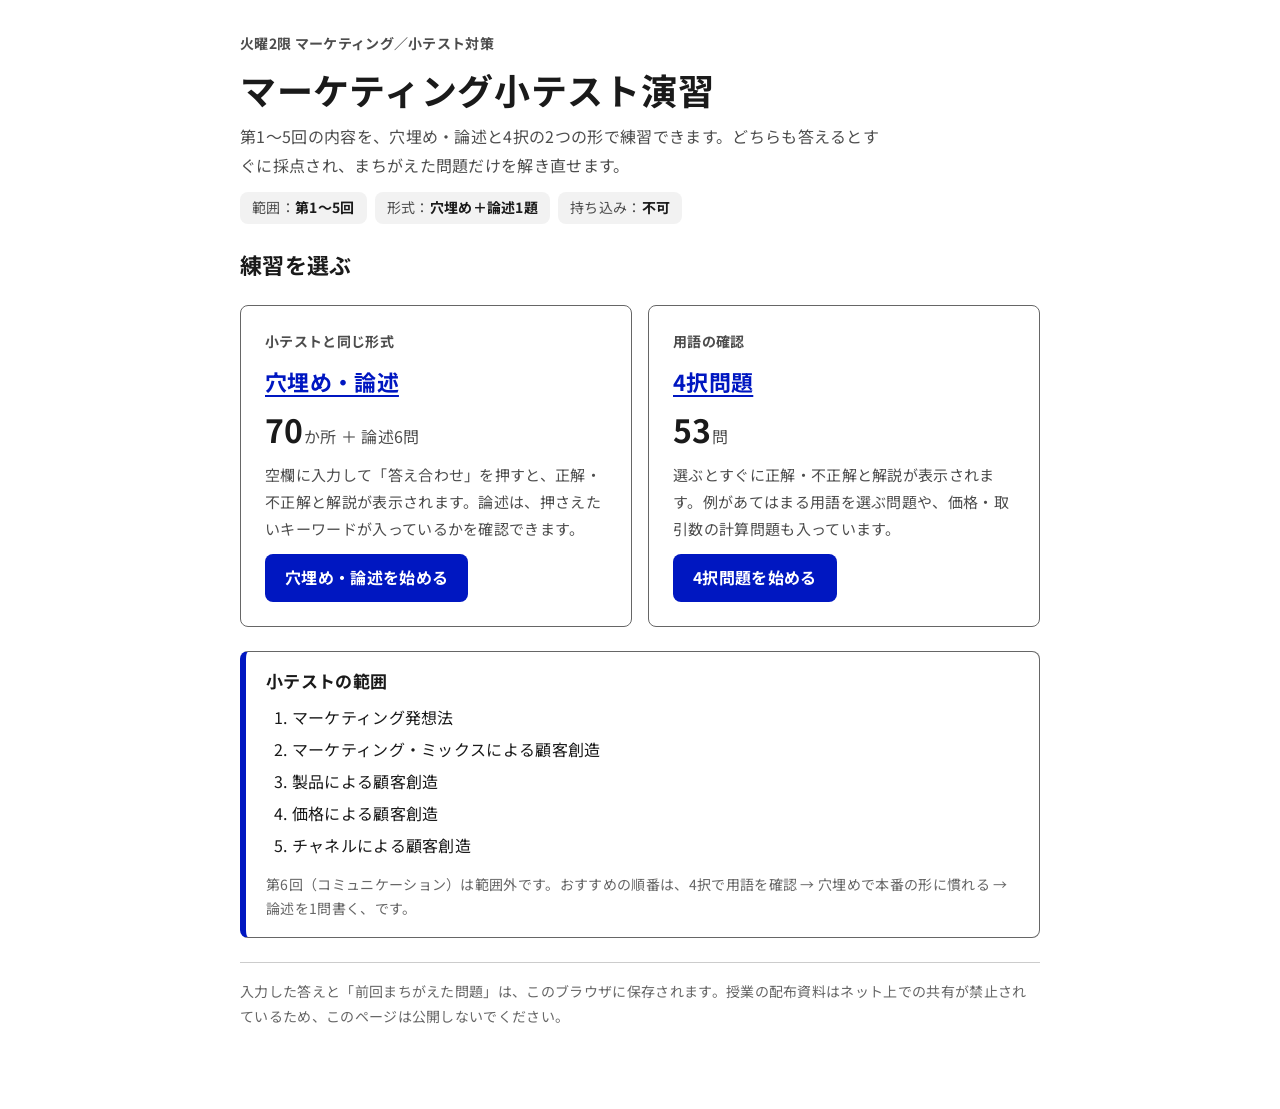
==== commit 76da5a56: "デジタル庁デザインシステムを参考に3ページの見た目をそろえる Co-Authored-By: Claude Opus 5.5 <noreply@anthropic.com> Claude-Sessio" ====
--- a/index.html
+++ b/index.html
@@ -6,96 +6,40 @@
 <title>マーケティング小テスト演習</title>
 <link rel="preconnect" href="https://fonts.googleapis.com">
 <link rel="preconnect" href="https://fonts.gstatic.com" crossorigin>
-<link rel="stylesheet" href="https://fonts.googleapis.com/css2?family=Shippori+Mincho+B1:wght@700&family=Yomogi&family=Zen+Kaku+Gothic+New:wght@400;500;700&display=swap">
-<style>
-/* Layout: 答案用紙の表紙 — title block, then two practice sheets side by side (stacked on phones) */
-:root {
-  --paper: #f6f7f4;
-  --sheet: #ffffff;
-  --ink: #1d2433;
-  --ink-soft: #5b6375;
-  --rule: #d9dde3;
-  --rule-soft: #eceef1;
-  --accent: #23407a;
-  --pen: #d23a2a;
-  --font-display: "Shippori Mincho B1", "Hiragino Mincho ProN", "Yu Mincho", serif;
-  --font-body: "Zen Kaku Gothic New", "Hiragino Sans", "Yu Gothic", "Meiryo", sans-serif;
-  --font-pen: "Yomogi", "Zen Kaku Gothic New", "Hiragino Sans", sans-serif;
-  color-scheme: light;
-}
-@media (prefers-color-scheme: dark) {
-  :root {
-    --paper: #14171d; --sheet: #1c2028; --ink: #e6e8ee; --ink-soft: #a2a9b8;
-    --rule: #333946; --rule-soft: #262b35; --accent: #8fb0f0; --pen: #ff7b6b;
-    color-scheme: dark;
-  }
-}
-* { box-sizing: border-box; }
-html, body { margin: 0; }
-body {
-  background: var(--paper); color: var(--ink); font-family: var(--font-body); font-size: 16px; line-height: 1.8;
-  padding-left: max(16px, env(safe-area-inset-left, 0px));
-  padding-right: max(16px, env(safe-area-inset-right, 0px));
-}
-.wrap { max-width: 760px; margin: 0 auto; padding-block: 48px 64px; display: flex; flex-direction: column; gap: 28px; }
-header { display: flex; flex-direction: column; gap: 8px; border-bottom: 2px solid var(--ink); padding-bottom: 20px; }
-.eyebrow { font-size: 12px; letter-spacing: .12em; color: var(--ink-soft); }
-h1 { font-family: var(--font-display); font-size: clamp(30px, 6vw, 42px); line-height: 1.25; margin: 0; text-wrap: balance; }
-.lead { margin: 0; color: var(--ink-soft); font-size: 15px; line-height: 1.8; max-width: 38em; }
-.info { display: flex; flex-wrap: wrap; gap: 6px 18px; font-size: 13px; color: var(--ink-soft); }
-.info b { color: var(--ink); font-weight: 700; }
-
-.cards { display: grid; grid-template-columns: repeat(auto-fit, minmax(260px, 1fr)); gap: 16px; }
-.card { display: flex; flex-direction: column; gap: 12px; background: var(--sheet); border: 1px solid var(--rule); border-radius: 4px;
-  padding: 22px 22px 20px; color: inherit; text-decoration: none; min-width: 0; position: relative; }
-.card:hover { border-color: var(--ink-soft); }
-.card:focus-visible { outline: 3px solid var(--accent); outline-offset: 3px; }
-.card .kind { font-size: 12px; letter-spacing: .1em; color: var(--ink-soft); }
-.card h2 { font-family: var(--font-display); font-size: 24px; line-height: 1.35; margin: 0; }
-.card p { margin: 0; font-size: 14px; line-height: 1.75; color: var(--ink-soft); }
-.card ul { margin: 0; padding-left: 1.2em; font-size: 14px; line-height: 1.8; }
-.count { font-family: var(--font-pen); color: var(--pen); font-size: 34px; line-height: 1; font-variant-numeric: tabular-nums; }
-.count small { font-size: 16px; }
-.go { margin-top: auto; align-self: flex-start; font-weight: 700; font-size: 14px; color: var(--accent); padding-top: 6px; }
-.status { font-size: 13px; color: var(--pen); font-family: var(--font-pen); }
-
-.range { background: var(--sheet); border: 1px solid var(--rule); border-radius: 4px; padding: 16px 22px; display: flex; flex-direction: column; gap: 8px; }
-.range h3 { margin: 0; font-size: 14px; letter-spacing: .06em; }
-.range ol { margin: 0; padding-left: 1.6em; font-size: 14px; line-height: 1.9; columns: 2 220px; column-gap: 24px; }
-.range .out { color: var(--ink-soft); font-size: 13px; margin: 0; }
-footer { font-size: 12px; color: var(--ink-soft); line-height: 1.7; border-top: 1px solid var(--rule); padding-top: 14px; }
-</style>
+<link rel="stylesheet" href="https://fonts.googleapis.com/css2?family=Noto+Sans+JP:wght@400;700&display=swap">
+<link rel="stylesheet" href="dads.css">
 </head>
-<body>
+<body class="home">
 <div class="wrap">
   <header>
-    <div class="eyebrow">火2 マーケティング　小テスト対策</div>
+    <div class="eyebrow">火曜2限 マーケティング／小テスト対策</div>
     <h1>マーケティング小テスト演習</h1>
-    <p class="lead">第1〜5回の内容を、穴埋め・論述と4択の2つの形で練習できます。どちらも答えるとその場で採点し、まちがえた問題だけ解き直せます。</p>
-    <div class="info"><span>範囲 <b>第1〜5回（第5章まで）</b></span><span>形式 <b>穴埋め＋論述1題</b></span><span>持ち込み <b>不可</b></span></div>
+    <p class="lead">第1〜5回の内容を、穴埋め・論述と4択の2つの形で練習できます。どちらも答えるとすぐに採点され、まちがえた問題だけを解き直せます。</p>
+    <div class="info"><span>範囲：<b>第1〜5回</b></span><span>形式：<b>穴埋め＋論述1題</b></span><span>持ち込み：<b>不可</b></span></div>
   </header>
 
+  <h2>練習を選ぶ</h2>
   <div class="cards">
     <a class="card" href="fill.html">
-      <span class="kind">本番の形式</span>
+      <span class="kind">小テストと同じ形式</span>
       <h2>穴埋め・論述</h2>
-      <span class="count">70<small> か所 ＋ 論述6問</small></span>
-      <p>空欄に入力して「答え合わせ」を押すと、赤ペンで○✕と解説が出ます。論述はキーワードが入っているかを確認できます。</p>
+      <span class="count">70<small>か所 ＋ 論述6問</small></span>
+      <p>空欄に入力して「答え合わせ」を押すと、正解・不正解と解説が表示されます。論述は、押さえたいキーワードが入っているかを確認できます。</p>
       <span class="status" id="stFill" hidden></span>
-      <span class="go">解きはじめる →</span>
+      <span class="go">穴埋め・論述を始める</span>
     </a>
     <a class="card" href="choice.html">
-      <span class="kind">用語の確認・ウォーミングアップ</span>
+      <span class="kind">用語の確認</span>
       <h2>4択問題</h2>
-      <span class="count">53<small> 問</small></span>
-      <p>選ぶとその場で○✕と解説が出ます。例があてはまる用語を選ぶ問題や、価格・取引数の計算問題も入っています。</p>
+      <span class="count">53<small>問</small></span>
+      <p>選ぶとすぐに正解・不正解と解説が表示されます。例があてはまる用語を選ぶ問題や、価格・取引数の計算問題も入っています。</p>
       <span class="status" id="stChoice" hidden></span>
-      <span class="go">解きはじめる →</span>
+      <span class="go">4択問題を始める</span>
     </a>
   </div>
 
-  <section class="range">
-    <h3>範囲</h3>
+  <section class="notice" aria-labelledby="rangeTitle">
+    <h3 id="rangeTitle">小テストの範囲</h3>
     <ol>
       <li>マーケティング発想法</li>
       <li>マーケティング・ミックスによる顧客創造</li>
@@ -103,10 +47,10 @@
       <li>価格による顧客創造</li>
       <li>チャネルによる顧客創造</li>
     </ol>
-    <p class="out">第6回（コミュニケーション）は小テストの範囲外です。</p>
+    <p class="note">第6回（コミュニケーション）は範囲外です。おすすめの順番は、4択で用語を確認 → 穴埋めで本番の形に慣れる → 論述を1問書く、です。</p>
   </section>
 
-  <footer>おすすめの順番：4択で用語を確認 → 穴埋めで本番の形に慣れる → 論述を1問書く。入力した答えと「前回まちがえた問題」は、このブラウザに保存されます。授業の配布資料はネット上での共有が禁止されているので、このページは公開しないでください。</footer>
+  <footer>入力した答えと「前回まちがえた問題」は、このブラウザに保存されます。授業の配布資料はネット上での共有が禁止されているため、このページは公開しないでください。</footer>
 </div>
 <script>
 (function () {
--- a/dads.css
+++ b/dads.css
@@ -0,0 +1,220 @@
+/*
+  デジタル庁デザインシステム（DADS）に沿ったスタイル
+  - 書体：Noto Sans JP（本文16px・行間1.7）
+  - キーカラー：Blue 900 #0017C1／リンク・主要ボタン
+  - 状態色：成功 #197A4B、エラー #CE0000（色だけに頼らず文字でも伝える）
+  - フォーカス：黄色 #FFD43D の太いリング＋黒の内側線
+  - 角丸8px、ボタンの高さ48px以上、白地＋グレーの区切り線
+*/
+:root {
+  --c-key: #0017C1;
+  --c-key-hover: #00118F;
+  --c-key-active: #000060;
+  --c-key-bg: #E8F1FE;
+  --c-text: #1A1A1A;
+  --c-text-sub: #4D4D4D;
+  --c-text-desc: #666666;
+  --c-bg: #FFFFFF;
+  --c-bg-sub: #F2F2F2;
+  --c-border: #CCCCCC;
+  --c-border-field: #666666;
+  --c-success: #197A4B;
+  --c-success-bg: #E6F5EC;
+  --c-error: #CE0000;
+  --c-error-bg: #FDEEEE;
+  --c-focus: #FFD43D;
+  --c-visited: #5C10BE;
+  --font: "Noto Sans JP", "Hiragino Sans", "Yu Gothic UI", "Meiryo", sans-serif;
+  --font-mono: "Noto Sans Mono", "Consolas", monospace;
+  --r: 8px;
+  color-scheme: light;
+}
+* { box-sizing: border-box; }
+html, body { margin: 0; }
+[hidden] { display: none !important; }
+body {
+  background: var(--c-bg); color: var(--c-text); font-family: var(--font);
+  font-size: 16px; line-height: 1.7; letter-spacing: .02em;
+  padding-left: max(16px, env(safe-area-inset-left, 0px));
+  padding-right: max(16px, env(safe-area-inset-right, 0px));
+}
+a { color: var(--c-key); text-decoration: underline; text-underline-offset: 3px; }
+a:visited { color: var(--c-visited); }
+a:hover { color: var(--c-key-hover); text-decoration-thickness: 3px; }
+:focus-visible { outline: 4px solid var(--c-focus); outline-offset: 2px; box-shadow: 0 0 0 2px var(--c-text); border-radius: 4px; }
+
+.wrap { max-width: 800px; margin: 0 auto; padding-block: 32px 80px; display: flex; flex-direction: column; gap: 24px; }
+
+/* パンくず・見出し */
+.crumbs { font-size: 14px; display: flex; flex-wrap: wrap; gap: 4px 8px; align-items: center; color: var(--c-text-sub); }
+.crumbs span[aria-hidden] { color: var(--c-text-desc); }
+header { display: flex; flex-direction: column; gap: 8px; }
+.eyebrow { font-size: 14px; font-weight: 700; color: var(--c-text-sub); }
+h1 { font-size: clamp(28px, 5vw, 36px); line-height: 1.4; font-weight: 700; margin: 0; letter-spacing: .02em; text-wrap: balance; }
+h2 { font-size: 22px; line-height: 1.5; font-weight: 700; margin: 0; text-wrap: balance; }
+h3 { font-size: 17px; line-height: 1.5; font-weight: 700; margin: 0; }
+.lead { margin: 0; font-size: 16px; line-height: 1.8; color: var(--c-text-sub); max-width: 40em; }
+.note { margin: 0; font-size: 14px; line-height: 1.7; color: var(--c-text-desc); }
+.stack { display: flex; flex-direction: column; gap: 16px; }
+
+/* ボタン */
+.btn { appearance: none; display: inline-flex; align-items: center; justify-content: center; gap: 6px;
+  min-height: 48px; padding: 0 20px; border-radius: var(--r); font: 700 16px/1.3 var(--font); letter-spacing: .02em; cursor: pointer;
+  background: var(--c-bg); color: var(--c-key); border: 1px solid var(--c-key); }
+.btn:hover { background: var(--c-key-bg); color: var(--c-key-hover); border-color: var(--c-key-hover); text-decoration: underline; }
+.btn:active { background: #C5D7FB; color: var(--c-key-active); }
+.btn.primary { background: var(--c-key); color: #FFFFFF; border-color: var(--c-key); }
+.btn.primary:hover { background: var(--c-key-hover); border-color: var(--c-key-hover); color: #FFFFFF; }
+.btn.primary:active { background: var(--c-key-active); }
+.btn.small { min-height: 36px; padding: 0 12px; font-size: 14px; }
+.btn[disabled] { background: var(--c-bg-sub); color: #999999; border-color: #CCCCCC; cursor: not-allowed; text-decoration: none; }
+
+/* フォーム */
+.toolbar { display: flex; flex-wrap: wrap; gap: 12px 16px; align-items: center; }
+.toolbar label { font-size: 16px; font-weight: 700; display: flex; gap: 8px; align-items: center; }
+select { font: 16px var(--font); color: var(--c-text); background: var(--c-bg); border: 1px solid var(--c-border-field); border-radius: var(--r); min-height: 48px; padding: 0 12px; }
+input[type="checkbox"] { width: 24px; height: 24px; accent-color: var(--c-key); margin: 0; }
+
+/* タブ */
+.tabs { display: flex; gap: 0; border-bottom: 1px solid var(--c-border); }
+.tab { appearance: none; background: transparent; border: 0; border-bottom: 4px solid transparent; font: 700 16px var(--font); color: var(--c-text-sub);
+  min-height: 52px; padding: 0 20px; cursor: pointer; margin-bottom: -1px; }
+.tab:hover { color: var(--c-key); text-decoration: underline; }
+.tab[aria-selected="true"] { color: var(--c-key); border-bottom-color: var(--c-key); }
+
+/* 採点バー */
+.scorebar { position: sticky; top: env(safe-area-inset-top, 0px); z-index: 5; background: var(--c-bg);
+  padding-block: 12px; border-bottom: 1px solid var(--c-border); display: flex; flex-wrap: wrap; gap: 8px 16px; align-items: center; }
+.score { font-size: 28px; font-weight: 700; line-height: 1.2; font-variant-numeric: tabular-nums; color: var(--c-text); }
+.score small { font-size: 16px; font-weight: 400; color: var(--c-text-sub); }
+.score.idle { font-size: 16px; font-weight: 400; color: var(--c-text-desc); }
+.progress { font-size: 14px; color: var(--c-text-sub); font-variant-numeric: tabular-nums; }
+.bar { flex-basis: 100%; height: 8px; background: var(--c-bg-sub); border-radius: 4px; overflow: hidden; }
+.bar i { display: block; height: 100%; width: 0; background: var(--c-key); }
+.chips { display: flex; flex-wrap: wrap; gap: 6px; }
+.chip { font-size: 14px; padding: 2px 10px; border-radius: 999px; border: 1px solid var(--c-border-field); color: var(--c-text-sub); font-variant-numeric: tabular-nums; background: var(--c-bg); }
+.chip.full { border-color: var(--c-success); color: var(--c-success); background: var(--c-success-bg); }
+.spacer { flex: 1; }
+
+/* 問題用紙 */
+.sheet { background: var(--c-bg); border: 1px solid var(--c-border); border-radius: var(--r); padding: 8px 24px 16px; }
+.chapter { padding-top: 16px; }
+.chapter + .chapter { border-top: 1px solid var(--c-border); margin-top: 16px; }
+.chapter h2 { padding-bottom: 4px; font-size: 20px; }
+.q { padding: 16px 0; border-bottom: 1px solid #E6E6E6; }
+.chapter .q:last-child, .q:last-child { border-bottom: 0; }
+.qno { font-variant-numeric: tabular-nums; color: var(--c-text-sub); font-weight: 700; }
+.empty-note { padding: 32px 0; color: var(--c-text-desc); text-align: center; }
+
+/* 判定の表示（色＋文字） */
+.mark { font-size: 14px; font-weight: 700; line-height: 1.3; white-space: nowrap; }
+
+/* ---------- 穴埋め・論述 ---------- */
+.fill .q { display: grid; grid-template-columns: 2.4em 1fr; gap: 0 8px; }
+.fill .qtext { min-width: 0; line-height: 2.6; }
+.fill .blank { display: inline-flex; align-items: center; gap: 4px; white-space: nowrap; margin: 0 2px; }
+.fill .bno { font-size: 13px; color: var(--c-text-sub); font-weight: 700; }
+.fill .blank input { font: 16px var(--font); color: var(--c-text); background: var(--c-bg); border: 1px solid var(--c-border-field);
+  border-radius: var(--r); padding: 4px 8px; min-height: 40px; max-width: 62vw; }
+.fill .blank input:hover { border-color: var(--c-text); }
+.fill .blank.ok input { border: 2px solid var(--c-success); background: var(--c-success-bg); }
+.fill .blank.ng input { border: 2px solid var(--c-error); background: var(--c-error-bg); }
+.fill .mark { font-size: 20px; }
+.fill .blank.ok .mark { color: var(--c-success); }
+.fill .blank.ng .mark { color: var(--c-error); }
+.fill .ref { color: var(--c-text-sub); font-size: 14px; }
+.fill .explain { grid-column: 2; margin-top: 8px; display: flex; flex-direction: column; gap: 6px; font-size: 15px; line-height: 1.7; }
+.fill .ex { display: flex; flex-wrap: wrap; gap: 4px 10px; align-items: baseline; padding: 8px 12px; border-left: 4px solid var(--c-border); background: var(--c-bg-sub); border-radius: 0 var(--r) var(--r) 0; }
+.fill .ex.ok { border-left-color: var(--c-success); }
+.fill .ex.ng { border-left-color: var(--c-error); }
+.fill .ex .fix { color: var(--c-error); font-weight: 700; }
+.fill .ex .why { color: var(--c-text-sub); }
+.qlist { display: grid; grid-template-columns: repeat(auto-fit, minmax(230px, 1fr)); gap: 8px; }
+.qcard { appearance: none; text-align: left; font: 16px/1.6 var(--font); color: var(--c-text); background: var(--c-bg);
+  border: 1px solid var(--c-border-field); border-radius: var(--r); padding: 12px 14px; cursor: pointer; display: flex; flex-direction: column; gap: 2px; min-width: 0; }
+.qcard:hover { background: var(--c-key-bg); }
+.qcard .k { font-size: 13px; color: var(--c-text-sub); }
+.qcard .star { color: var(--c-error); font-weight: 700; }
+.qcard[aria-pressed="true"] { border: 2px solid var(--c-key); background: var(--c-key-bg); padding: 11px 13px; }
+.prompt { font-size: 18px; font-weight: 700; line-height: 1.7; margin: 0; }
+.genko { width: 100%; min-height: 280px; resize: vertical; font: 16px/1.9 var(--font); color: var(--c-text);
+  background: var(--c-bg); border: 1px solid var(--c-border-field); border-radius: var(--r); padding: 12px 16px; }
+.genko:hover { border-color: var(--c-text); }
+.meta { display: flex; flex-wrap: wrap; gap: 8px 16px; align-items: center; font-size: 14px; color: var(--c-text-sub); font-variant-numeric: tabular-nums; }
+.kw { display: flex; flex-wrap: wrap; gap: 6px; }
+.kwi { font-size: 14px; padding: 2px 12px; border-radius: 999px; border: 1px solid var(--c-border-field); }
+.kwi.hit { background: var(--c-success-bg); border-color: var(--c-success); color: var(--c-success); font-weight: 700; }
+.kwi.miss { border-style: dashed; color: var(--c-text-desc); }
+.result { display: flex; flex-direction: column; gap: 12px; }
+.result ul { margin: 0; padding-left: 1.3em; display: flex; flex-direction: column; gap: 4px; }
+.grade { display: flex; gap: 16px; align-items: baseline; flex-wrap: wrap; }
+.grade .big { font-size: 40px; font-weight: 700; line-height: 1; font-variant-numeric: tabular-nums; color: var(--c-key); }
+.grade .verdict { font-size: 18px; font-weight: 700; }
+.status { font-size: 15px; color: var(--c-text-sub); }
+details.model { border-top: 1px solid var(--c-border); padding-top: 12px; }
+details.model summary { cursor: pointer; font-weight: 700; color: var(--c-key); text-decoration: underline; text-underline-offset: 3px; min-height: 32px; }
+details.model p { line-height: 1.9; margin: 12px 0 0; }
+
+/* ---------- 4択 ---------- */
+.choice .q { display: flex; flex-direction: column; gap: 12px; }
+.choice .qhead { display: grid; grid-template-columns: 2.4em 1fr auto; gap: 8px; align-items: start; }
+.choice .qtext { min-width: 0; font-weight: 700; }
+.choice .q.answered .mark { padding: 2px 10px; border-radius: 999px; }
+.choice .q.ok .mark { color: #FFFFFF; background: var(--c-success); }
+.choice .q.ng .mark { color: #FFFFFF; background: var(--c-error); }
+.opts { display: grid; gap: 8px; padding-left: 2.4em; }
+.opt { appearance: none; text-align: left; display: grid; grid-template-columns: 1.6em 1fr; gap: 8px; align-items: baseline;
+  font: 16px/1.6 var(--font); color: var(--c-text); background: var(--c-bg); border: 1px solid var(--c-border-field); border-radius: var(--r);
+  padding: 12px 14px; min-height: 48px; cursor: pointer; }
+.opt:hover:not([disabled]) { background: var(--c-key-bg); border-color: var(--c-key); }
+.opt .k { font-weight: 700; color: var(--c-key); }
+.opt[disabled] { cursor: default; }
+.opt.right { background: var(--c-success-bg); border: 2px solid var(--c-success); padding: 11px 13px; }
+.opt.right .k { color: var(--c-success); }
+.opt.picked.wrong { background: var(--c-error-bg); border: 2px solid var(--c-error); padding: 11px 13px; }
+.opt.picked.wrong .k { color: var(--c-error); }
+.opt.dim { color: var(--c-text-desc); }
+.opt.dim .k { color: var(--c-text-desc); }
+.choice .explain { margin-left: 2.4em; padding: 12px 16px; border-left: 4px solid var(--c-border); background: var(--c-bg-sub); border-radius: 0 var(--r) var(--r) 0; font-size: 15px; line-height: 1.7; }
+.choice .explain.ok { border-left-color: var(--c-success); }
+.choice .explain.ng { border-left-color: var(--c-error); }
+.choice .explain b { font-weight: 700; }
+.choice .explain.ok b { color: var(--c-success); }
+.choice .explain.ng b { color: var(--c-error); }
+.done { display: flex; flex-direction: column; gap: 12px; align-items: flex-start; padding: 20px 24px; background: var(--c-key-bg); border: 1px solid var(--c-key); border-radius: var(--r); }
+.done .big { font-size: 36px; font-weight: 700; line-height: 1; color: var(--c-key); font-variant-numeric: tabular-nums; }
+
+/* ---------- ホーム ---------- */
+.info { display: flex; flex-wrap: wrap; gap: 8px; margin-top: 4px; }
+.info span { font-size: 14px; padding: 4px 12px; border-radius: var(--r); background: var(--c-bg-sub); color: var(--c-text-sub); }
+.info b { color: var(--c-text); }
+.cards { display: grid; grid-template-columns: repeat(auto-fit, minmax(280px, 1fr)); gap: 16px; }
+.card { display: flex; flex-direction: column; gap: 12px; background: var(--c-bg); border: 1px solid var(--c-border-field); border-radius: var(--r);
+  padding: 24px; color: var(--c-text); text-decoration: none; min-width: 0; }
+.card:visited { color: var(--c-text); }
+.card:hover { background: var(--c-key-bg); border-color: var(--c-key); text-decoration: none; color: var(--c-text); }
+.card .kind { font-size: 14px; font-weight: 700; color: var(--c-text-sub); }
+.card h2 { color: var(--c-key); text-decoration: underline; text-underline-offset: 4px; }
+.card p { margin: 0; font-size: 15px; line-height: 1.8; color: var(--c-text-sub); }
+.count { font-size: 32px; font-weight: 700; line-height: 1.2; font-variant-numeric: tabular-nums; }
+.count small { font-size: 16px; font-weight: 400; color: var(--c-text-sub); }
+.card .status { font-size: 14px; font-weight: 700; color: var(--c-error); }
+.card .go { margin-top: auto; display: inline-flex; align-items: center; justify-content: center; min-height: 48px; border-radius: var(--r);
+  background: var(--c-key); color: #FFFFFF; font-weight: 700; padding: 0 20px; align-self: flex-start; }
+.card:hover .go { background: var(--c-key-hover); }
+.notice { border: 1px solid var(--c-border-field); border-left: 6px solid var(--c-key); border-radius: var(--r); padding: 16px 20px; display: flex; flex-direction: column; gap: 8px; }
+.notice ol { margin: 0; padding-left: 1.6em; line-height: 2; }
+.notice .note { margin-top: 4px; }
+footer { font-size: 14px; color: var(--c-text-desc); line-height: 1.8; border-top: 1px solid var(--c-border); padding-top: 16px; }
+
+@media (max-width: 480px) {
+  .sheet { padding: 4px 16px 12px; }
+  .fill .q { grid-template-columns: 1.8em 1fr; }
+  .opts { padding-left: 0; }
+  .choice .explain { margin-left: 0; }
+  .choice .qhead { grid-template-columns: 2em 1fr auto; }
+  .score { font-size: 24px; }
+}
+@media (prefers-reduced-motion: no-preference) {
+  .bar i { transition: width .25s; }
+}
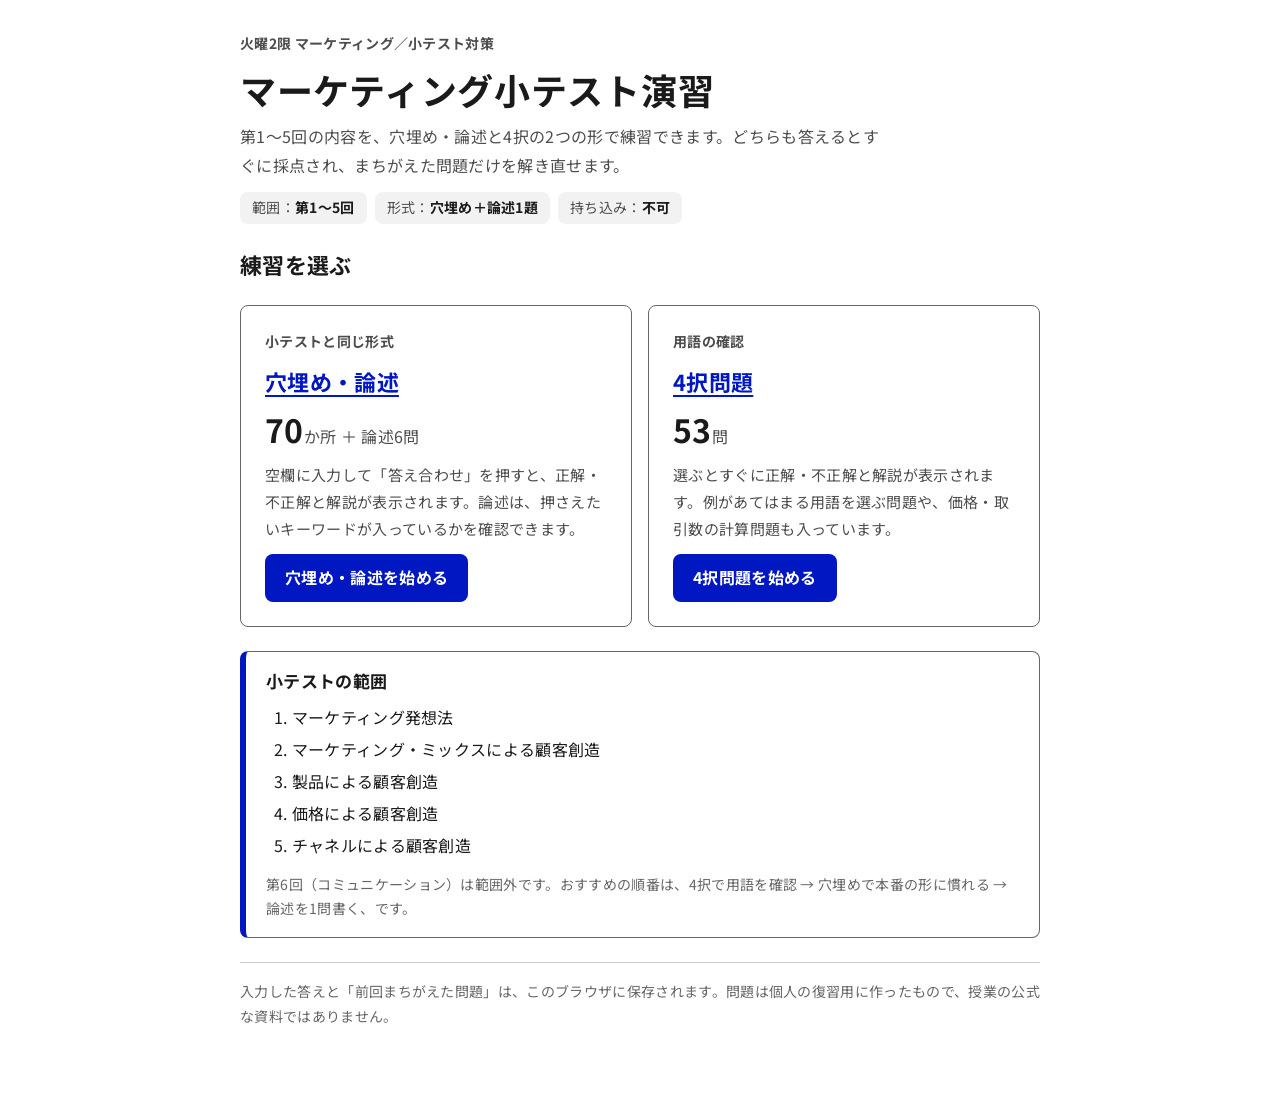
==== commit c43d6c07: "公開用に案内文を更新 Co-Authored-By: Claude Opus 5.5 <noreply@anthropic.com> Claude-Session: https://claude.ai" ====
--- a/index.html
+++ b/index.html
@@ -50,7 +50,7 @@
     <p class="note">第6回（コミュニケーション）は範囲外です。おすすめの順番は、4択で用語を確認 → 穴埋めで本番の形に慣れる → 論述を1問書く、です。</p>
   </section>
 
-  <footer>入力した答えと「前回まちがえた問題」は、このブラウザに保存されます。授業の配布資料はネット上での共有が禁止されているため、このページは公開しないでください。</footer>
+  <footer>入力した答えと「前回まちがえた問題」は、このブラウザに保存されます。問題は個人の復習用に作ったもので、授業の公式な資料ではありません。</footer>
 </div>
 <script>
 (function () {
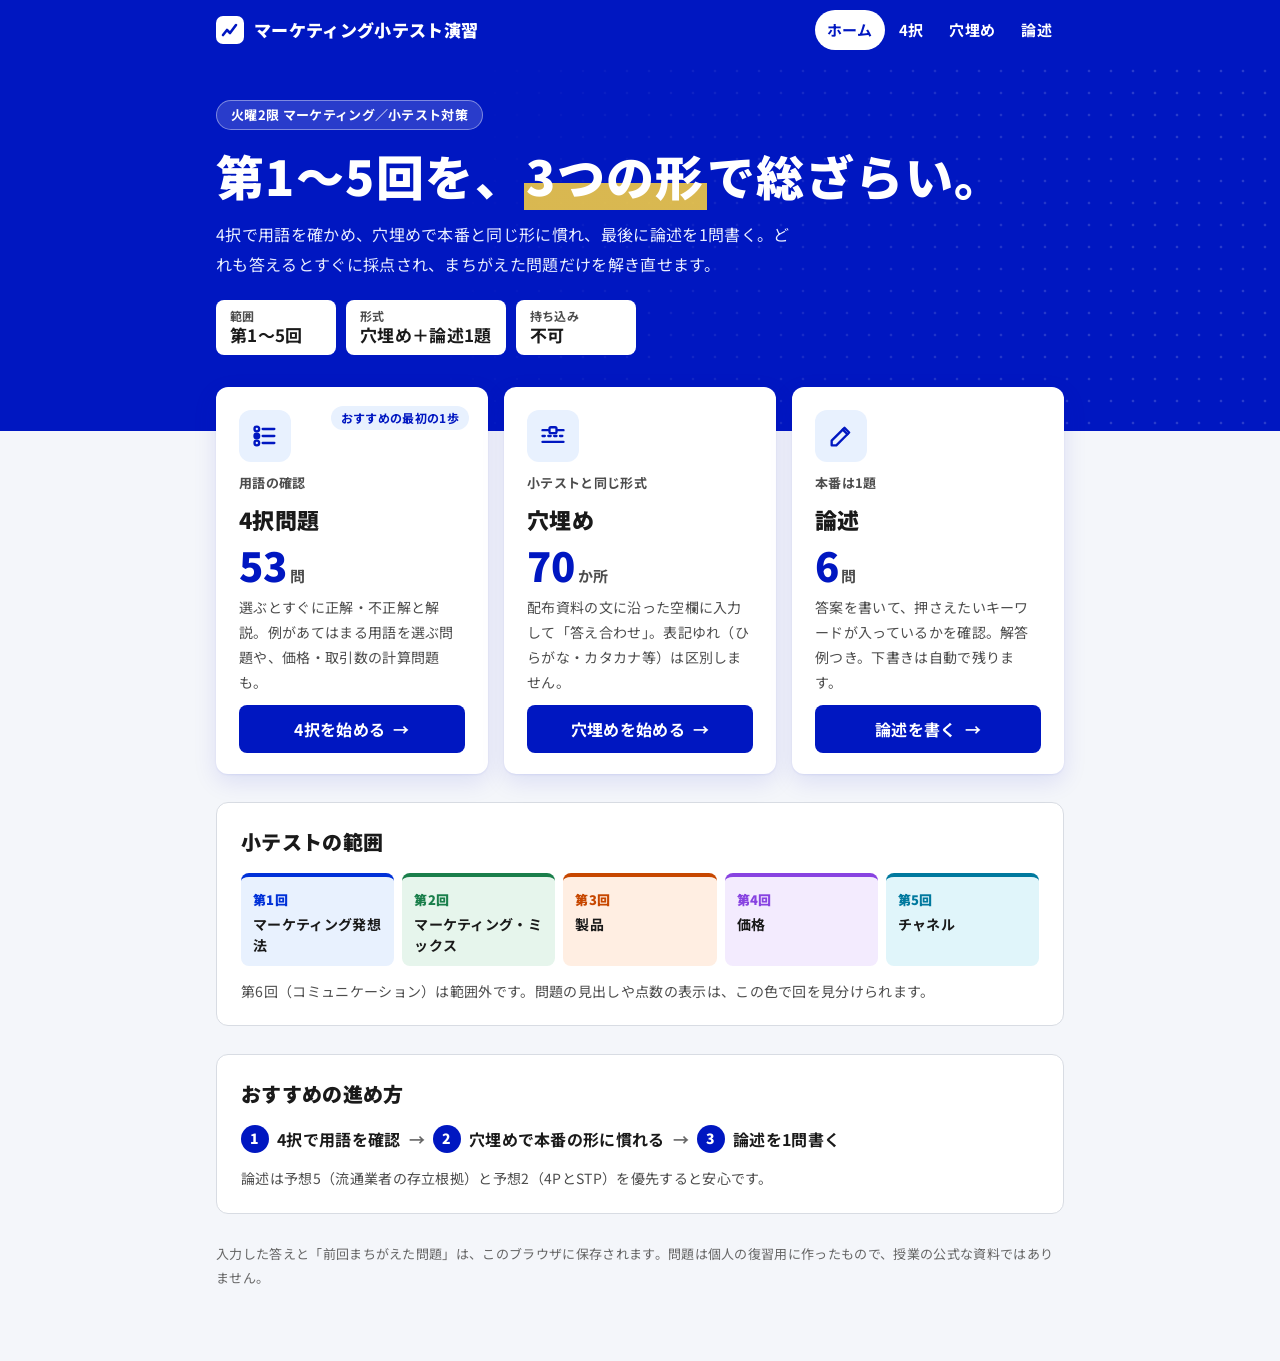
==== commit aaafe7d4: "1ファイルにまとめ、ZIPのまま開いても問題に進めるようにする。デザインを見直し - ホーム・4択・穴埋め・論述を index.html の1ファイルに統合（上部メニューで切り替え） - 青の見出し帯" ====
--- a/index.html
+++ b/index.html
@@ -6,58 +6,1065 @@
 <title>マーケティング小テスト演習</title>
 <link rel="preconnect" href="https://fonts.googleapis.com">
 <link rel="preconnect" href="https://fonts.gstatic.com" crossorigin>
-<link rel="stylesheet" href="https://fonts.googleapis.com/css2?family=Noto+Sans+JP:wght@400;700&display=swap">
-<link rel="stylesheet" href="dads.css">
+<link rel="stylesheet" href="https://fonts.googleapis.com/css2?family=Noto+Sans+JP:wght@400;500;700;900&display=swap">
+<style>
+/*
+  デジタル庁デザインシステム（DADS）を土台にしたスタイル。1ファイルで完結。
+  土台：Noto Sans JP、キーカラー Blue 900 #0017C1、角丸8px、ボタン48px以上、黄色のフォーカスリング、
+       正誤は色と文字の両方で示す。
+  加えたもの：青の大きな見出し帯、回ごとの色分け（第1〜5回）、アイコン、進み具合の表示。
+*/
+:root {
+  --c-key: #0017C1; --c-key-hover: #00118F; --c-key-active: #000060; --c-key-bg: #E8F1FE; --c-key-bg2: #D9E6FF;
+  --c-text: #1A1A1A; --c-text-sub: #4D4D4D; --c-text-desc: #666666;
+  --c-bg: #FFFFFF; --c-bg-page: #F4F6FA; --c-bg-sub: #F2F2F2;
+  --c-border: #D8DCE3; --c-border-field: #666666;
+  --c-success: #197A4B; --c-success-bg: #E6F5EC; --c-error: #CE0000; --c-error-bg: #FDEEEE;
+  --c-focus: #FFD43D; --c-visited: #5C10BE;
+  --ch1: #0031D8; --ch2: #1A7F4B; --ch3: #C74700; --ch4: #8843E1; --ch5: #00799E;
+  --ch1-bg: #E8F1FE; --ch2-bg: #E6F5EC; --ch3-bg: #FFEEE2; --ch4-bg: #F3EBFE; --ch5-bg: #E0F5FA;
+  --font: "Noto Sans JP", "Hiragino Sans", "Yu Gothic UI", "Meiryo", sans-serif;
+  --r: 8px; --bar-h: 60px;
+  color-scheme: light;
+}
+* { box-sizing: border-box; }
+html, body { margin: 0; }
+[hidden] { display: none !important; }
+body { background: var(--c-bg-page); color: var(--c-text); font-family: var(--font); font-size: 16px; line-height: 1.7; letter-spacing: .02em; }
+a { color: var(--c-key); text-underline-offset: 3px; }
+:focus-visible { outline: 4px solid var(--c-focus); outline-offset: 2px; box-shadow: 0 0 0 2px var(--c-text); border-radius: 4px; }
+.wrap { max-width: 880px; margin: 0 auto; padding-left: max(16px, env(safe-area-inset-left, 0px)); padding-right: max(16px, env(safe-area-inset-right, 0px)); }
+
+/* ---- 上部バー ---- */
+body::before { content: ""; position: fixed; inset: 0 0 auto; height: env(safe-area-inset-top, 0px); z-index: 30; background: var(--c-key); }
+.appbar { position: sticky; top: env(safe-area-inset-top, 0px); z-index: 20; background: var(--c-key); color: #FFFFFF; }
+.appbar .wrap { height: var(--bar-h); display: flex; align-items: center; gap: 12px; }
+.brand { display: flex; align-items: center; gap: 10px; font-weight: 900; font-size: 17px; color: #FFFFFF; text-decoration: none; white-space: nowrap; }
+.brand svg { flex: none; }
+.brand .full { display: inline; }
+.nav { margin-left: auto; display: flex; gap: 2px; }
+.nav a { color: #FFFFFF; text-decoration: none; font-weight: 700; font-size: 15px; padding: 0 12px; height: 40px; display: flex; align-items: center; border-radius: 999px; white-space: nowrap; }
+.nav a:hover { background: rgba(255,255,255,.14); }
+.nav a[aria-current="page"] { background: #FFFFFF; color: var(--c-key); }
+.nav a:focus-visible { box-shadow: 0 0 0 2px #000; }
+
+/* ---- 見出し帯 ---- */
+.hero { background: var(--c-key); color: #FFFFFF; position: relative; overflow: hidden; }
+.hero::after { content: ""; position: absolute; inset: 0; pointer-events: none;
+  background-image: radial-gradient(rgba(255,255,255,.16) 1.5px, transparent 1.6px); background-size: 22px 22px;
+  -webkit-mask-image: linear-gradient(100deg, transparent 35%, #000 85%); mask-image: linear-gradient(100deg, transparent 35%, #000 85%); }
+.hero .wrap { padding-block: 40px 76px; position: relative; z-index: 1; display: flex; flex-direction: column; gap: 14px; }
+.hero .tag { align-self: flex-start; font-size: 13px; font-weight: 700; background: rgba(255,255,255,.16); border: 1px solid rgba(255,255,255,.4); border-radius: 999px; padding: 3px 14px; }
+.hero h1 { margin: 0; font-size: clamp(30px, 6.4vw, 48px); line-height: 1.3; font-weight: 900; letter-spacing: .03em; text-wrap: balance; }
+.hero h1 em { font-style: normal; background: linear-gradient(transparent 62%, rgba(255,212,61,.85) 62%); color: #FFFFFF; padding: 0 2px; }
+.hero p { margin: 0; max-width: 36em; font-size: 16px; line-height: 1.85; color: #E8EDFF; }
+.facts { display: flex; flex-wrap: wrap; gap: 10px; margin-top: 6px; }
+.fact { background: #FFFFFF; color: var(--c-text); border-radius: var(--r); padding: 8px 14px; display: flex; flex-direction: column; line-height: 1.35; min-width: 7.5em; }
+.fact small { font-size: 12px; color: var(--c-text-sub); font-weight: 700; }
+.fact b { font-size: 17px; }
+
+/* ---- ホームのカード ---- */
+.home-body { margin-top: -44px; position: relative; z-index: 2; display: flex; flex-direction: column; gap: 28px; padding-bottom: 72px; }
+.modes { display: grid; grid-template-columns: repeat(auto-fit, minmax(240px, 1fr)); gap: 16px; }
+.mode { display: flex; flex-direction: column; gap: 10px; background: var(--c-bg); border-radius: 12px; padding: 22px 22px 20px; color: var(--c-text);
+  text-decoration: none; box-shadow: 0 1px 2px rgba(0,23,193,.08), 0 8px 24px rgba(0,23,193,.10); border: 1px solid transparent; min-width: 0; position: relative; }
+.mode:hover { border-color: var(--c-key); }
+.mode:hover .go { background: var(--c-key-hover); }
+.mode .icon { width: 52px; height: 52px; border-radius: 12px; display: grid; place-items: center; background: var(--c-key-bg); color: var(--c-key); }
+.mode .kind { font-size: 13px; font-weight: 700; color: var(--c-text-sub); }
+.mode h2 { margin: 0; font-size: 22px; font-weight: 900; line-height: 1.4; }
+.mode .num { font-size: 40px; font-weight: 900; line-height: 1; color: var(--c-key); font-variant-numeric: tabular-nums; }
+.mode .num small { font-size: 15px; font-weight: 700; color: var(--c-text-sub); margin-left: 2px; }
+.mode p { margin: 0; font-size: 14px; line-height: 1.8; color: var(--c-text-sub); }
+.mode .badge { align-self: flex-start; font-size: 13px; font-weight: 700; color: var(--c-error); background: var(--c-error-bg); border-radius: 999px; padding: 2px 12px; }
+.mode .go { margin-top: auto; align-self: stretch; display: flex; align-items: center; justify-content: center; gap: 8px; min-height: 48px; border-radius: var(--r);
+  background: var(--c-key); color: #FFFFFF; font-weight: 700; }
+.mode.rec::before { content: "おすすめの最初の1歩"; position: absolute; top: 18px; right: 18px; font-size: 12px; font-weight: 700; color: var(--c-key); background: var(--c-key-bg); border-radius: 999px; padding: 2px 10px; }
+
+.panel { background: var(--c-bg); border-radius: 12px; border: 1px solid var(--c-border); padding: 22px 24px; display: flex; flex-direction: column; gap: 14px; }
+.panel h2 { margin: 0; font-size: 20px; font-weight: 900; }
+.steps { list-style: none; margin: 0; padding: 0; display: grid; grid-template-columns: repeat(5, 1fr); gap: 8px; }
+.steps li { border-radius: var(--r); padding: 12px 12px 10px; background: var(--chb); border-top: 4px solid var(--chc); display: flex; flex-direction: column; gap: 2px; min-width: 0; }
+.steps .n { font-size: 13px; font-weight: 900; color: var(--chc); }
+.steps .t { font-size: 14px; font-weight: 700; line-height: 1.5; }
+.out { margin: 0; font-size: 14px; color: var(--c-text-sub); }
+.flow { display: flex; flex-wrap: wrap; align-items: center; gap: 8px; margin: 0; padding: 0; list-style: none; }
+.flow li { display: flex; align-items: center; gap: 8px; font-weight: 700; }
+.flow .dot { width: 28px; height: 28px; border-radius: 50%; background: var(--c-key); color: #FFF; display: grid; place-items: center; font-size: 14px; font-weight: 900; }
+.flow .arrow { color: var(--c-text-desc); }
+footer.foot { font-size: 13px; color: var(--c-text-desc); line-height: 1.8; }
+
+/* 回の色 */
+[data-c="1"] { --chc: var(--ch1); --chb: var(--ch1-bg); }
+[data-c="2"] { --chc: var(--ch2); --chb: var(--ch2-bg); }
+[data-c="3"] { --chc: var(--ch3); --chb: var(--ch3-bg); }
+[data-c="4"] { --chc: var(--ch4); --chb: var(--ch4-bg); }
+[data-c="5"] { --chc: var(--ch5); --chb: var(--ch5-bg); }
+
+/* ---- 演習画面 共通 ---- */
+.page-head { background: var(--c-bg); border-bottom: 1px solid var(--c-border); }
+.page-head .wrap { padding-block: 24px 20px; display: flex; flex-direction: column; gap: 6px; }
+.crumbs { font-size: 14px; display: flex; gap: 8px; align-items: center; color: var(--c-text-sub); }
+.page-head h1 { margin: 0; font-size: clamp(24px, 4.5vw, 30px); font-weight: 900; line-height: 1.4; display: flex; align-items: center; gap: 12px; }
+.page-head h1 .icon { width: 44px; height: 44px; border-radius: 10px; display: grid; place-items: center; background: var(--c-key-bg); color: var(--c-key); flex: none; }
+.lead { margin: 0; color: var(--c-text-sub); line-height: 1.8; max-width: 44em; }
+.body { padding-block: 20px 80px; display: flex; flex-direction: column; gap: 16px; }
+.stack { display: flex; flex-direction: column; gap: 16px; }
+.note { margin: 0; font-size: 14px; line-height: 1.7; color: var(--c-text-desc); }
+h3 { font-size: 17px; margin: 0; font-weight: 700; }
+
+.btn { appearance: none; display: inline-flex; align-items: center; justify-content: center; gap: 6px; min-height: 48px; padding: 0 20px; border-radius: var(--r);
+  font: 700 16px/1.3 var(--font); cursor: pointer; background: var(--c-bg); color: var(--c-key); border: 1px solid var(--c-key); }
+.btn:hover { background: var(--c-key-bg); color: var(--c-key-hover); text-decoration: underline; }
+.btn.primary { background: var(--c-key); color: #FFFFFF; }
+.btn.primary:hover { background: var(--c-key-hover); color: #FFFFFF; }
+.btn.small { min-height: 36px; padding: 0 12px; font-size: 14px; }
+.btn[disabled] { background: var(--c-bg-sub); color: #999; border-color: #CCC; cursor: not-allowed; text-decoration: none; }
+
+.toolbar { display: flex; flex-wrap: wrap; gap: 12px 16px; align-items: center; background: var(--c-bg); border: 1px solid var(--c-border); border-radius: 12px; padding: 12px 16px; }
+.toolbar label { font-weight: 700; display: flex; gap: 8px; align-items: center; }
+select { font: 16px var(--font); color: var(--c-text); background: var(--c-bg); border: 1px solid var(--c-border-field); border-radius: var(--r); min-height: 44px; padding: 0 10px; max-width: 100%; }
+input[type="checkbox"] { width: 22px; height: 22px; accent-color: var(--c-key); margin: 0; }
+
+.scorebar { position: sticky; top: calc(env(safe-area-inset-top, 0px) + var(--bar-h)); z-index: 10; background: var(--c-bg); border: 1px solid var(--c-border); border-radius: 12px;
+  padding: 12px 16px; display: flex; flex-wrap: wrap; gap: 8px 14px; align-items: center; box-shadow: 0 4px 14px rgba(0,23,193,.06); }
+.score { font-size: 30px; font-weight: 900; line-height: 1.1; font-variant-numeric: tabular-nums; color: var(--c-key); }
+.score small { font-size: 16px; font-weight: 700; color: var(--c-text-sub); }
+.score.idle { font-size: 16px; font-weight: 700; color: var(--c-text-desc); }
+.progress { font-size: 14px; color: var(--c-text-sub); font-variant-numeric: tabular-nums; }
+.bar { flex-basis: 100%; height: 8px; background: var(--c-bg-sub); border-radius: 4px; overflow: hidden; }
+.bar i { display: block; height: 100%; width: 0; background: linear-gradient(90deg, var(--c-key), #3460FB); }
+.chips { display: flex; flex-wrap: wrap; gap: 6px; }
+.chip { font-size: 13px; font-weight: 700; padding: 2px 10px 2px 8px; border-radius: 999px; background: var(--chb, var(--c-bg-sub)); color: var(--chc, var(--c-text-sub)); font-variant-numeric: tabular-nums; display: inline-flex; align-items: center; gap: 6px; }
+.chip::before { content: ""; width: 8px; height: 8px; border-radius: 50%; background: var(--chc, var(--c-text-desc)); }
+.chip.full::after { content: "✓"; }
+.spacer { flex: 1; }
+
+.sheet { background: var(--c-bg); border: 1px solid var(--c-border); border-radius: 12px; padding: 4px 24px 12px; }
+.chapter { padding-top: 18px; }
+.chapter + .chapter { border-top: 1px solid var(--c-border); margin-top: 12px; }
+.chapter h2 { margin: 0 0 4px; font-size: 18px; font-weight: 900; display: flex; align-items: center; gap: 10px; color: var(--chc, var(--c-text)); }
+.chapter h2::before { content: ""; width: 6px; height: 1.3em; border-radius: 3px; background: var(--chc, var(--c-key)); }
+.q { padding: 16px 0; border-bottom: 1px solid #ECEEF2; }
+.q:last-child { border-bottom: 0; }
+.qno { font-variant-numeric: tabular-nums; font-weight: 900; color: var(--chc, var(--c-text-sub)); }
+.empty-note { padding: 32px 0; color: var(--c-text-desc); text-align: center; }
+.mark { font-size: 14px; font-weight: 700; line-height: 1.3; white-space: nowrap; }
+
+/* ---- 穴埋め ---- */
+.fill .q { display: grid; grid-template-columns: 2.4em 1fr; gap: 0 8px; }
+.fill .qtext { min-width: 0; line-height: 2.6; }
+.fill .blank { display: inline-flex; align-items: center; gap: 4px; white-space: nowrap; margin: 0 2px; }
+.fill .bno { font-size: 13px; color: var(--chc, var(--c-text-sub)); font-weight: 700; }
+.fill .blank input { font: 16px var(--font); color: var(--c-text); background: var(--c-bg); border: 1px solid var(--c-border-field); border-radius: var(--r); padding: 4px 8px; min-height: 40px; max-width: 62vw; }
+.fill .blank input:hover { border-color: var(--c-text); }
+.fill .blank.ok input { border: 2px solid var(--c-success); background: var(--c-success-bg); }
+.fill .blank.ng input { border: 2px solid var(--c-error); background: var(--c-error-bg); }
+.fill .mark { font-size: 20px; font-weight: 900; }
+.fill .blank.ok .mark { color: var(--c-success); }
+.fill .blank.ng .mark { color: var(--c-error); }
+.fill .ref { color: var(--c-text-sub); font-size: 14px; }
+.fill .explain { grid-column: 2; margin-top: 8px; display: flex; flex-direction: column; gap: 6px; font-size: 15px; line-height: 1.7; }
+.fill .ex { display: flex; flex-wrap: wrap; gap: 4px 10px; align-items: baseline; padding: 8px 12px; border-left: 4px solid var(--c-border); background: var(--c-bg-sub); border-radius: 0 var(--r) var(--r) 0; }
+.fill .ex.ok { border-left-color: var(--c-success); background: var(--c-success-bg); }
+.fill .ex.ng { border-left-color: var(--c-error); background: var(--c-error-bg); }
+.fill .ex .fix { color: var(--c-error); font-weight: 700; }
+.fill .ex .why { color: var(--c-text-sub); }
+
+/* ---- 論述 ---- */
+.qlist { display: grid; grid-template-columns: repeat(auto-fit, minmax(230px, 1fr)); gap: 8px; }
+.qcard { appearance: none; text-align: left; font: 16px/1.6 var(--font); color: var(--c-text); background: var(--c-bg); border: 1px solid var(--c-border);
+  border-left: 5px solid var(--chc, var(--c-key)); border-radius: var(--r); padding: 12px 14px; cursor: pointer; display: flex; flex-direction: column; gap: 2px; min-width: 0; font-weight: 700; }
+.qcard:hover { background: var(--c-key-bg); }
+.qcard .k { font-size: 13px; color: var(--c-text-sub); font-weight: 500; }
+.qcard .star { color: var(--c-error); font-weight: 700; }
+.qcard[aria-pressed="true"] { background: var(--c-key-bg); border-color: var(--c-key); box-shadow: inset 0 0 0 1px var(--c-key); }
+.essay-sheet { background: var(--c-bg); border: 1px solid var(--c-border); border-radius: 12px; padding: 20px 24px; display: flex; flex-direction: column; gap: 14px; }
+.essay-sheet .eyebrow { font-size: 13px; font-weight: 700; color: var(--chc, var(--c-text-sub)); }
+.prompt { font-size: 19px; font-weight: 900; line-height: 1.7; margin: 0; }
+.howto { display: flex; flex-wrap: wrap; gap: 6px; align-items: center; font-size: 14px; color: var(--c-text-sub); }
+.howto span { background: var(--c-key-bg); color: var(--c-key); font-weight: 700; border-radius: 999px; padding: 2px 12px; }
+.genko { width: 100%; min-height: 280px; resize: vertical; font: 16px/2.2 var(--font); color: var(--c-text); background-color: var(--c-bg);
+  border: 1px solid var(--c-border-field); border-radius: var(--r); padding: 6px 16px;
+  background-image: repeating-linear-gradient(to bottom, transparent 0, transparent calc(2.2em - 1px), #E4E8F0 calc(2.2em - 1px), #E4E8F0 2.2em);
+  background-attachment: local; background-position: 0 6px; }
+.meta { display: flex; flex-wrap: wrap; gap: 8px 16px; align-items: center; font-size: 14px; color: var(--c-text-sub); font-variant-numeric: tabular-nums; }
+.meta b { color: var(--c-key); font-size: 16px; }
+.kw { display: flex; flex-wrap: wrap; gap: 6px; }
+.kwi { font-size: 14px; padding: 2px 12px; border-radius: 999px; border: 1px solid var(--c-border-field); }
+.kwi.hit { background: var(--c-success-bg); border-color: var(--c-success); color: var(--c-success); font-weight: 700; }
+.kwi.miss { border-style: dashed; color: var(--c-text-desc); }
+.result { display: flex; flex-direction: column; gap: 12px; }
+.result ul { margin: 0; padding-left: 1.3em; }
+.grade { display: flex; gap: 16px; align-items: baseline; flex-wrap: wrap; }
+.grade .big { font-size: 40px; font-weight: 900; color: var(--c-key); }
+.grade .verdict { font-size: 18px; font-weight: 700; }
+.status { font-size: 15px; color: var(--c-text-sub); }
+details.model { border-top: 1px solid var(--c-border); padding-top: 12px; }
+details.model summary { cursor: pointer; font-weight: 700; color: var(--c-key); text-decoration: underline; text-underline-offset: 3px; }
+details.model p { line-height: 1.9; margin: 12px 0 0; }
+
+/* ---- 4択 ---- */
+.choice .q { display: flex; flex-direction: column; gap: 12px; }
+.choice .qhead { display: grid; grid-template-columns: 2.4em 1fr auto; gap: 8px; align-items: start; }
+.choice .qtext { min-width: 0; font-weight: 700; }
+.choice .q.answered .mark { padding: 2px 10px; border-radius: 999px; }
+.choice .q.ok .mark { color: #FFF; background: var(--c-success); }
+.choice .q.ng .mark { color: #FFF; background: var(--c-error); }
+.opts { display: grid; grid-template-columns: repeat(auto-fit, minmax(240px, 1fr)); gap: 8px; padding-left: 2.4em; }
+.opt { appearance: none; text-align: left; display: grid; grid-template-columns: 2em 1fr; gap: 8px; align-items: center; font: 16px/1.6 var(--font); color: var(--c-text);
+  background: var(--c-bg); border: 1px solid var(--c-border-field); border-radius: var(--r); padding: 10px 14px 10px 10px; min-height: 52px; cursor: pointer; }
+.opt:hover:not([disabled]) { background: var(--c-key-bg); border-color: var(--c-key); }
+.opt .k { width: 2em; height: 2em; border-radius: 50%; display: grid; place-items: center; font-weight: 700; color: var(--c-key); background: var(--c-key-bg); }
+.opt[disabled] { cursor: default; }
+.opt.right { background: var(--c-success-bg); border: 2px solid var(--c-success); padding: 9px 13px 9px 9px; }
+.opt.right .k { color: #FFF; background: var(--c-success); }
+.opt.picked.wrong { background: var(--c-error-bg); border: 2px solid var(--c-error); padding: 9px 13px 9px 9px; }
+.opt.picked.wrong .k { color: #FFF; background: var(--c-error); }
+.opt.dim { color: var(--c-text-desc); }
+.choice .explain { margin-left: 2.4em; padding: 12px 16px; border-left: 4px solid var(--c-border); background: var(--c-bg-sub); border-radius: 0 var(--r) var(--r) 0; font-size: 15px; line-height: 1.7; }
+.choice .explain.ok { border-left-color: var(--c-success); background: var(--c-success-bg); }
+.choice .explain.ng { border-left-color: var(--c-error); background: var(--c-error-bg); }
+.choice .explain.ok b { color: var(--c-success); }
+.choice .explain.ng b { color: var(--c-error); }
+.done { display: flex; flex-direction: column; gap: 12px; align-items: flex-start; padding: 20px 24px; background: var(--c-key); color: #FFF; border-radius: 12px; }
+.done .big { font-size: 40px; font-weight: 900; line-height: 1; font-variant-numeric: tabular-nums; }
+.done .btn { background: #FFF; color: var(--c-key); border-color: #FFF; }
+
+@media (max-width: 640px) {
+  .steps { grid-template-columns: 1fr 1fr; }
+  .brand .full { display: none; }
+}
+@media (max-width: 480px) {
+  .nav a { padding: 0 10px; font-size: 14px; }
+  .brand > span { position: absolute; width: 1px; height: 1px; overflow: hidden; clip: rect(0 0 0 0); white-space: nowrap; }
+  .sheet { padding: 2px 14px 10px; }
+  .fill .q { grid-template-columns: 1.8em 1fr; }
+  .opts { padding-left: 0; grid-template-columns: 1fr; }
+  .choice .explain { margin-left: 0; }
+  .choice .qhead { grid-template-columns: 2em 1fr auto; }
+  .essay-sheet { padding: 16px; }
+  .mode.rec::before { position: static; align-self: flex-start; }
+}
+@media (prefers-reduced-motion: no-preference) { .bar i { transition: width .25s; } }
+</style>
 </head>
-<body class="home">
-<div class="wrap">
-  <header>
-    <div class="eyebrow">火曜2限 マーケティング／小テスト対策</div>
-    <h1>マーケティング小テスト演習</h1>
-    <p class="lead">第1〜5回の内容を、穴埋め・論述と4択の2つの形で練習できます。どちらも答えるとすぐに採点され、まちがえた問題だけを解き直せます。</p>
-    <div class="info"><span>範囲：<b>第1〜5回</b></span><span>形式：<b>穴埋め＋論述1題</b></span><span>持ち込み：<b>不可</b></span></div>
-  </header>
-
-  <h2>練習を選ぶ</h2>
-  <div class="cards">
-    <a class="card" href="fill.html">
-      <span class="kind">小テストと同じ形式</span>
-      <h2>穴埋め・論述</h2>
-      <span class="count">70<small>か所 ＋ 論述6問</small></span>
-      <p>空欄に入力して「答え合わせ」を押すと、正解・不正解と解説が表示されます。論述は、押さえたいキーワードが入っているかを確認できます。</p>
-      <span class="status" id="stFill" hidden></span>
-      <span class="go">穴埋め・論述を始める</span>
+<body>
+
+<header class="appbar">
+  <div class="wrap">
+    <a class="brand" href="#home">
+      <svg width="28" height="28" viewBox="0 0 28 28" aria-hidden="true"><rect width="28" height="28" rx="7" fill="#FFFFFF"/><path d="M7 19l4-5 3 3 6-8" fill="none" stroke="#0017C1" stroke-width="2.6" stroke-linecap="round" stroke-linejoin="round"/></svg>
+      <span>マーケ<span class="full">ティング</span>小テスト演習</span>
     </a>
-    <a class="card" href="choice.html">
-      <span class="kind">用語の確認</span>
-      <h2>4択問題</h2>
-      <span class="count">53<small>問</small></span>
-      <p>選ぶとすぐに正解・不正解と解説が表示されます。例があてはまる用語を選ぶ問題や、価格・取引数の計算問題も入っています。</p>
-      <span class="status" id="stChoice" hidden></span>
-      <span class="go">4択問題を始める</span>
-    </a>
+    <nav class="nav" aria-label="ページ">
+      <a href="#home" data-nav="home">ホーム</a>
+      <a href="#choice" data-nav="choice">4択</a>
+      <a href="#fill" data-nav="fill">穴埋め</a>
+      <a href="#essay" data-nav="essay">論述</a>
+    </nav>
   </div>
-
-  <section class="notice" aria-labelledby="rangeTitle">
-    <h3 id="rangeTitle">小テストの範囲</h3>
-    <ol>
-      <li>マーケティング発想法</li>
-      <li>マーケティング・ミックスによる顧客創造</li>
-      <li>製品による顧客創造</li>
-      <li>価格による顧客創造</li>
-      <li>チャネルによる顧客創造</li>
-    </ol>
-    <p class="note">第6回（コミュニケーション）は範囲外です。おすすめの順番は、4択で用語を確認 → 穴埋めで本番の形に慣れる → 論述を1問書く、です。</p>
-  </section>
-
-  <footer>入力した答えと「前回まちがえた問題」は、このブラウザに保存されます。問題は個人の復習用に作ったもので、授業の公式な資料ではありません。</footer>
-</div>
+</header>
+
+<main>
+<!-- ホーム -->
+<section id="view-home">
+  <div class="hero">
+    <div class="wrap">
+      <span class="tag">火曜2限 マーケティング／小テスト対策</span>
+      <h1>第1〜5回を、<em>3つの形</em>で総ざらい。</h1>
+      <p>4択で用語を確かめ、穴埋めで本番と同じ形に慣れ、最後に論述を1問書く。どれも答えるとすぐに採点され、まちがえた問題だけを解き直せます。</p>
+      <div class="facts">
+        <div class="fact"><small>範囲</small><b>第1〜5回</b></div>
+        <div class="fact"><small>形式</small><b>穴埋め＋論述1題</b></div>
+        <div class="fact"><small>持ち込み</small><b>不可</b></div>
+      </div>
+    </div>
+  </div>
+  <div class="wrap home-body">
+    <div class="modes">
+      <a class="mode rec" href="#choice">
+        <span class="icon"><svg width="28" height="28" viewBox="0 0 24 24" fill="none" stroke="currentColor" stroke-width="2" stroke-linecap="round" stroke-linejoin="round" aria-hidden="true"><circle cx="5" cy="6" r="2"/><circle cx="5" cy="12" r="2" fill="currentColor"/><circle cx="5" cy="18" r="2"/><path d="M10 6h10M10 12h10M10 18h10"/></svg></span>
+        <span class="kind">用語の確認</span>
+        <h2>4択問題</h2>
+        <span class="num">53<small>問</small></span>
+        <p>選ぶとすぐに正解・不正解と解説。例があてはまる用語を選ぶ問題や、価格・取引数の計算問題も。</p>
+        <span class="badge" id="stChoice" hidden></span>
+        <span class="go">4択を始める <span aria-hidden="true">→</span></span>
+      </a>
+      <a class="mode" href="#fill">
+        <span class="icon"><svg width="28" height="28" viewBox="0 0 24 24" fill="none" stroke="currentColor" stroke-width="2" stroke-linecap="round" stroke-linejoin="round" aria-hidden="true"><path d="M3 7h5M16 7h5M3 17h18"/><rect x="9" y="4.5" width="6" height="5" rx="1.2"/><path d="M3 12h18" stroke-dasharray="2 3"/></svg></span>
+        <span class="kind">小テストと同じ形式</span>
+        <h2>穴埋め</h2>
+        <span class="num">70<small>か所</small></span>
+        <p>配布資料の文に沿った空欄に入力して「答え合わせ」。表記ゆれ（ひらがな・カタカナ等）は区別しません。</p>
+        <span class="badge" id="stFill" hidden></span>
+        <span class="go">穴埋めを始める <span aria-hidden="true">→</span></span>
+      </a>
+      <a class="mode" href="#essay">
+        <span class="icon"><svg width="28" height="28" viewBox="0 0 24 24" fill="none" stroke="currentColor" stroke-width="2" stroke-linecap="round" stroke-linejoin="round" aria-hidden="true"><path d="M4 20h4L19 9l-4-4L4 16z"/><path d="M13.5 6.5l4 4"/></svg></span>
+        <span class="kind">本番は1題</span>
+        <h2>論述</h2>
+        <span class="num">6<small>問</small></span>
+        <p>答案を書いて、押さえたいキーワードが入っているかを確認。解答例つき。下書きは自動で残ります。</p>
+        <span class="go">論述を書く <span aria-hidden="true">→</span></span>
+      </a>
+    </div>
+
+    <section class="panel" aria-labelledby="rangeTitle">
+      <h2 id="rangeTitle">小テストの範囲</h2>
+      <ol class="steps">
+        <li data-c="1"><span class="n">第1回</span><span class="t">マーケティング発想法</span></li>
+        <li data-c="2"><span class="n">第2回</span><span class="t">マーケティング・ミックス</span></li>
+        <li data-c="3"><span class="n">第3回</span><span class="t">製品</span></li>
+        <li data-c="4"><span class="n">第4回</span><span class="t">価格</span></li>
+        <li data-c="5"><span class="n">第5回</span><span class="t">チャネル</span></li>
+      </ol>
+      <p class="out">第6回（コミュニケーション）は範囲外です。問題の見出しや点数の表示は、この色で回を見分けられます。</p>
+    </section>
+
+    <section class="panel" aria-labelledby="flowTitle">
+      <h2 id="flowTitle">おすすめの進め方</h2>
+      <ol class="flow">
+        <li><span class="dot">1</span>4択で用語を確認</li><li class="arrow" aria-hidden="true">→</li>
+        <li><span class="dot">2</span>穴埋めで本番の形に慣れる</li><li class="arrow" aria-hidden="true">→</li>
+        <li><span class="dot">3</span>論述を1問書く</li>
+      </ol>
+      <p class="out">論述は予想5（流通業者の存立根拠）と予想2（4PとSTP）を優先すると安心です。</p>
+    </section>
+
+    <footer class="foot">入力した答えと「前回まちがえた問題」は、このブラウザに保存されます。問題は個人の復習用に作ったもので、授業の公式な資料ではありません。</footer>
+  </div>
+</section>
+
+<!-- 4択 -->
+<section id="view-choice" class="choice" hidden>
+  <div class="page-head"><div class="wrap">
+    <div class="crumbs"><a href="#home">ホーム</a><span aria-hidden="true">›</span><span>4択</span></div>
+    <h1><span class="icon"><svg width="24" height="24" viewBox="0 0 24 24" fill="none" stroke="currentColor" stroke-width="2" stroke-linecap="round" aria-hidden="true"><circle cx="5" cy="6" r="2"/><circle cx="5" cy="12" r="2" fill="currentColor"/><circle cx="5" cy="18" r="2"/><path d="M10 6h10M10 12h10M10 18h10"/></svg></span>4択問題</h1>
+    <p class="lead">選択肢を押すと、すぐに正解・不正解と解説が出ます。選択肢の並びは毎回入れ替わります。</p>
+  </div></div>
+  <div class="wrap body">
+    <div class="toolbar">
+      <label for="cChSel">範囲
+        <select id="cChSel">
+          <option value="all">第1〜5回すべて</option>
+          <option value="1">第1回 マーケティング発想法</option>
+          <option value="2">第2回 マーケティング・ミックス</option>
+          <option value="3">第3回 製品</option>
+          <option value="4">第4回 価格</option>
+          <option value="5">第5回 チャネル</option>
+          <option value="wrong">前回まちがえた問題</option>
+        </select>
+      </label>
+      <label for="cShuf"><input type="checkbox" id="cShuf"> 問題をシャッフル</label>
+    </div>
+    <div class="scorebar">
+      <div class="score" id="cScore">0<small> / 0</small></div>
+      <div class="progress" id="cProg"></div>
+      <div class="chips" id="cChips"></div>
+      <div class="spacer"></div>
+      <button class="btn" id="cBtnRetry" hidden>まちがえた問題だけ解き直す</button>
+      <button class="btn" id="cBtnReset">最初から</button>
+      <div class="bar"><i id="cBarFill"></i></div>
+    </div>
+    <div id="cDoneBox" hidden></div>
+    <div class="sheet" id="cSheet"></div>
+  </div>
+</section>
+
+<!-- 穴埋め -->
+<section id="view-fill" class="fill" hidden>
+  <div class="page-head"><div class="wrap">
+    <div class="crumbs"><a href="#home">ホーム</a><span aria-hidden="true">›</span><span>穴埋め</span></div>
+    <h1><span class="icon"><svg width="24" height="24" viewBox="0 0 24 24" fill="none" stroke="currentColor" stroke-width="2" stroke-linecap="round" aria-hidden="true"><path d="M3 7h5M16 7h5M3 17h18"/><rect x="9" y="4.5" width="6" height="5" rx="1.2"/></svg></span>穴埋め</h1>
+    <p class="lead">空欄に入力して「答え合わせ」を押すと採点されます。Enterキーで次の空欄に進めます。</p>
+  </div></div>
+  <div class="wrap body">
+    <div class="toolbar">
+      <label for="chSel">範囲
+        <select id="chSel">
+          <option value="all">第1〜5回すべて</option>
+          <option value="1">第1回 マーケティング発想法</option>
+          <option value="2">第2回 マーケティング・ミックス</option>
+          <option value="3">第3回 製品</option>
+          <option value="4">第4回 価格</option>
+          <option value="5">第5回 チャネル</option>
+          <option value="wrong">前回まちがえた問題</option>
+        </select>
+      </label>
+      <label for="shuf"><input type="checkbox" id="shuf"> 問題をシャッフル</label>
+    </div>
+    <div class="scorebar">
+      <div class="score idle" id="score">未採点</div>
+      <div class="chips" id="chips"></div>
+      <div class="spacer"></div>
+      <button class="btn" id="btnRetry" hidden>まちがえた所だけ解き直す</button>
+      <button class="btn" id="btnClear">全部消す</button>
+      <button class="btn primary" id="btnCheck">答え合わせ</button>
+    </div>
+    <div class="sheet" id="sheet"></div>
+    <p class="note">ひらがな・カタカナ、全角・半角、「・」や空白の違いは区別しません。言い方が違うだけで合っているときは、採点後に出る「正解にする」で直せます。</p>
+  </div>
+</section>
+
+<!-- 論述 -->
+<section id="view-essay" class="fill" hidden>
+  <div class="page-head"><div class="wrap">
+    <div class="crumbs"><a href="#home">ホーム</a><span aria-hidden="true">›</span><span>論述</span></div>
+    <h1><span class="icon"><svg width="24" height="24" viewBox="0 0 24 24" fill="none" stroke="currentColor" stroke-width="2" stroke-linecap="round" stroke-linejoin="round" aria-hidden="true"><path d="M4 20h4L19 9l-4-4L4 16z"/><path d="M13.5 6.5l4 4"/></svg></span>論述</h1>
+    <p class="lead">本番は1題です。問題を選んで答案を書き、キーワードの確認と解答例で見直しましょう。</p>
+  </div></div>
+  <div class="wrap body">
+    <div class="qlist" id="qlist"></div>
+    <div class="essay-sheet" id="essaySheet">
+      <div class="eyebrow" id="eTag"></div>
+      <p class="prompt" id="ePrompt"></p>
+      <div class="howto">書き方：<span>定義</span>→<span>理由・しくみ</span>→<span>具体例</span>→<span>まとめ</span></div>
+      <textarea class="genko" id="eText" placeholder="ここに答案を書きます。下書きはこのブラウザに自動で残ります。"></textarea>
+      <div class="meta"><span><b id="eCount">0字</b></span><span>目安 300〜500字</span></div>
+      <div class="toolbar" style="padding:0;border:0">
+        <button class="btn primary" id="btnKw">キーワードを確認</button>
+        <button class="btn primary" id="btnAi" hidden>Claudeに採点してもらう</button>
+        <button class="btn" id="btnStop" hidden>止める</button>
+      </div>
+      <div class="stack" id="kwBox" hidden>
+        <h3>入っているキーワード <span id="kwScore" class="status"></span></h3>
+        <div class="kw" id="kwList"></div>
+      </div>
+      <div class="result" id="aiBox" hidden></div>
+      <details class="model" id="eModel">
+        <summary>解答例を見る</summary>
+        <p id="eModelText"></p>
+      </details>
+    </div>
+  </div>
+</section>
+</main>
+
 <script>
 (function () {
+const CHN = { 1: "第1回 マーケティング発想法", 2: "第2回 マーケティング・ミックスによる顧客創造", 3: "第3回 製品による顧客創造", 4: "第4回 価格による顧客創造", 5: "第5回 チャネルによる顧客創造" };
+
+/* [[n]] = 入力欄, [[n:r]] = 同じ番号の参照（入力しない） */
+const Q = [
+ {c:1,t:"ドラッカーは、マーケティングの役割を[[1]]を創造することだとした。顧客満足から[[1:r]]創造へ。"},
+ {c:1,t:"行動を起こさせる、満たされていない状態を[[2]]といい、それを満たす特定のものや行動を[[3]]という。"},
+ {c:1,t:"[[2:r]]には、空腹や睡眠など生理的な[[4]]次的なものと、達成や親和など心理的・社会的な[[5]]次的なものがある。"},
+ {c:1,t:"どんな製品をどう売るかしか見ていない企業の近視眼を、レビットは「マーケティング・[[6]]」と呼んだ。"},
+ {c:1,t:"優良企業も、他社の[[7]]的イノベーション（クリステンセン）に飲まれうる。"},
+ {c:1,t:"事業の目標は企業目線の「[[8]]」ではなく、消費者目線の「[[9]]」である。消費者は[[9:r]]にお金を払い、[[10]]は[[9:r]]を表現する手段である。"},
+ {c:1,t:"AMA（2017年）の定義では、マーケティングは顧客、パートナー、社会にとって価値あるものを、[[11]]し、伝え、届け、[[12]]するための活動である。"},
+ {c:2,t:"製品、価格、流通、プロモーションの政策を組み合わせ、目指す[[13]]を実現するために、統合的にマーケティング活動を行うことを[[14]]という。"},
+ {c:2,t:"4Pとは、Product、Price、[[15]]、Promotionである。"},
+ {c:2,t:"4Pのそれぞれが互いに整合していることを[[16]]一貫性、4Pの組み合わせと市場環境が整合していることを[[17]]一貫性という。"},
+ {c:2,t:"STPとは、Segmentation（市場細分化）、[[18]]、Positioningである。"},
+ {c:2,t:"似た特徴を持つ消費者の集まりを市場[[19]]という。"},
+ {c:2,t:"ターゲティングでは、自社資源、市場動向、[[20]]を考える。"},
+ {c:2,t:"ポジショニングで製品差別化ができなければ[[21]]競争に陥る。"},
+ {c:2,t:"他社と差別化するには、顧客[[22]]型アプローチと顧客[[23]]型アプローチの2つがある。（順不同）"},
+ {c:3,t:"市場機会の分析には、市場環境の中で自社を位置づける[[24]]・アプローチと、自社の強み・弱みから市場を見つける[[25]]ベース・アプローチがある。"},
+ {c:3,t:"アイデアが消費者に与えるベネフィットを、消費者にとって意味のある言葉で表したものを製品[[26]]という。"},
+ {c:3,t:"大量生産の前に行う試験的な動作確認を[[27]]・ランという。"},
+ {c:3,t:"製品の価値は製品自体に内在するのではなく、ユーザーの[[28]]と対応してはじめて実現する。製品の価値は多元的であり、[[29]]の束といえる。"},
+ {c:3,t:"成熟期の次が衰退期とは限らない。市場の修正、製品の修正、[[30]]の修正で延命・再成長できる。"},
+ {c:3,t:"ユーザーを含む企業以外のステークホルダーとの協働で新しい価値をつくることを価値[[31]]という。"},
+ {c:3,t:"企業ではなくユーザーがイノベーションの担い手になることを[[32]]イノベーションという。"},
+ {c:3,t:"イノベーション関連の情報を移して使うコストが、イノベーションがどこで起きるかを説明するという考え方を、情報の[[33]]性仮説という（フォン・ヒッペル）。"},
+ {c:3,t:"重要な市場動向で大多数より先行し、自分のニーズを満たす解決策から高い効用を得るユーザーを[[34]]という。"},
+ {c:4,t:"価格を決める3つの要素は、競合との関係、[[35]]、マーケティング戦略である。"},
+ {c:4,t:"メーカーが希望小売価格を示さず、小売が価格を決める方式を[[36]]価格という。"},
+ {c:4,t:"本体の利幅を低くし、定期的に買う消耗品の利幅を高くする価格設定を[[37]]的価格設定という。"},
+ {c:4,t:"条件の違う場所ごとに違う価格をつける価格設定を[[38]]価格設定という。"},
+ {c:4,t:"直接経費＋間接経費＋利益で価格を決める方法を[[39]]法、仕入原価＋利益で決める方法を[[40]]法という。"},
+ {c:4,t:"980円のように安く感じさせる価格を[[41]]価格、長期間一定の価格を[[42]]価格、高いほど売れる価格を[[43]]価格という。"},
+ {c:4,t:"プライスリーダーの価格を基準にする方法を[[44]]価格法という。"},
+ {c:4,t:"買ってもよい上限の価格を[[45]]価格という。店頭表示など購買環境から形成される基準の価格を[[46]]参照価格、過去の購買経験から形成されるものを[[47]]参照価格という。"},
+ {c:4,t:"価格の3つの機能は、支出の痛み、品質の[[48]]、社会的[[49]]である。"},
+ {c:5,t:"あるメーカーの販売ルートとしての卸・小売業者のことを[[50]]という。"},
+ {c:5,t:"メーカーによるチャネルマネジメントは、チャネル[[51]]（選択）＋チャネル[[52]]である。"},
+ {c:5,t:"流通の機能（流通フロー）は、①[[53]] ②[[54]] ③[[55]]である。"},
+ {c:5,t:"物流は、生産者と消費者の間にある[[56]]・[[57]]にかかわる分離を埋めるための活動で、輸送と[[58]]からなる。"},
+ {c:5,t:"商流は、生産者から消費者へと[[59]]を移転させるための活動（いわゆる売買取引）で、所有権移転と[[60]]負担からなる。"},
+ {c:5,t:"卸売業は消費者[[61]]に販売し、小売業は消費者に販売する。"},
+ {c:5,t:"流通業者の存立根拠は、①消費の[[62]]性への対応 ②資金調達と[[63]]負担軽減 ③素早い展開 ④社会的[[64]] ⑤[[65]]の原理である。"},
+ {c:5,t:"「すべてのチャネルを統合し、消費者にシームレスな買い物経験を提供する顧客戦略」を[[66]]という。"},
+ {c:5,t:"チャネル管理には、報酬やリベートなどの優遇措置である[[67]]と、インセンティブの削減や商品出荷の禁止などの[[68]]がある。"},
+ {c:5,t:"5つのパワー基盤は、報酬、[[69]]、情報や専門性、[[70]]、正統（正当）性である。"}
+];
+
+/* a: 正解（表示は先頭）, e: 解説 */
+const A = {
+ 1:{a:["顧客","こきゃく"],e:"まだ満たされていないニーズを満たし、売れる理由をつくること。"},
+ 2:{a:["ニーズ"],e:"ニーズは「満たされていない状態」。のどの渇きはニーズ。"},
+ 3:{a:["ウォンツ"],e:"ウォンツは「ニーズを満たす特定のもの」。スポーツドリンクはウォンツ。"},
+ 4:{a:["1","一","いち"],e:"1次的＝空腹・睡眠などの生理的なもの。"},
+ 5:{a:["2","二","に"],e:"2次的＝達成・親和などの心理的・社会的なもの。"},
+ 6:{a:["マイオピア","近視眼"],e:"近視眼という意味。避けると技術変化に対応でき、独自のビジネスをつくれる。"},
+ 7:{a:["破壊","はかい"],e:"既存の優良企業が、他社の新しい技術に敗れる現象。"},
+ 8:{a:["性能","せいのう"],e:"性能は企業目線。"},
+ 9:{a:["価値","かち"],e:"価値は消費者目線。消費者がお金を払うのは価値。"},
+ 10:{a:["ブランド"],e:"ブランドは価値を表現する手段。"},
+ 11:{a:["創造","そうぞう"],e:"4つの動詞「創造し、伝え、届け、交換する」をセットで覚える。"},
+ 12:{a:["交換","こうかん"],e:"創造し、伝え、届け、交換する。"},
+ 13:{a:["ポジショニング"],e:"4Pの組み合わせは、ポジショニングを実現するためのもの。"},
+ 14:{a:["マーケティング・ミックス","マーケティングミックス","4P"],e:"製品・価格・流通・プロモーションの組み合わせ。"},
+ 15:{a:["Place","プレイス","流通"],e:"日本語では流通。"},
+ 16:{a:["内的","ないてき"],e:"内的一貫性＝4Pの内側同士が整合している。"},
+ 17:{a:["外的","がいてき"],e:"外的一貫性＝4Pと外の市場環境が整合している。"},
+ 18:{a:["Targeting","ターゲティング"],e:"標的市場の選定。"},
+ 19:{a:["セグメント"],e:"市場セグメント。分けることがセグメンテーション。"},
+ 20:{a:["競合他社","競合","競争相手","きょうごうたしゃ"],e:"ターゲティングで考える3つ：自社資源・市場動向・競合他社。"},
+ 21:{a:["価格","かかく"],e:"差別化できないと、消費者は価格だけで選ぶ。"},
+ 22:{a:["満足","まんぞく"],e:"顧客満足型＝今いる顧客の満足を高める。事例はキットカット。"},
+ 23:{a:["創造","そうぞう"],e:"顧客創造型＝新しい顧客や価値をつくる。"},
+ 24:{a:["ポジショニング"],e:"外の市場環境から自社の位置を決める。"},
+ 25:{a:["資源","しげん"],e:"内の強み・弱みから、自社資源に合う市場を探す。"},
+ 26:{a:["コンセプト"],e:"製品コンセプト。"},
+ 27:{a:["パイロット"],e:"パイロット・ランを経て大量生産に入る。"},
+ 28:{a:["ニーズ"],e:"ニーズが違えば、評価する属性も違う。"},
+ 29:{a:["便益","べんえき"],e:"便益の束＝製品の価値は多元的。"},
+ 30:{a:["マーケティング・ミックス","マーケティングミックス","4P"],e:"成熟期の3つの修正：市場・製品・マーケティング・ミックス。"},
+ 31:{a:["共創","きょうそう"],e:"価値共創。ユーザーは価値を共に創るパートナー。"},
+ 32:{a:["ユーザー","ユーザ"],e:"産業財や、スポーツ・趣味の消費財に多い。"},
+ 33:{a:["粘着","ねんちゃく"],e:"ニーズの情報はユーザー側にあって、生まれた場所から動かしにくい。"},
+ 34:{a:["リードユーザー","リードユーザ"],e:"①市場動向に先行 ②解決策から高い効用を得る。"},
+ 35:{a:["コスト","費用"],e:"価格を決める3要素：競合・コスト・マーケティング戦略。"},
+ 36:{a:["オープン"],e:"メーカーが目安を示すのは希望小売価格（2段階建値制）。"},
+ 37:{a:["補完","ほかん"],e:"プリンター本体とインクが典型例。"},
+ 38:{a:["ゾーン"],e:"観光地の自販機など。"},
+ 39:{a:["コストプラス"],e:"コスト志向型。主にメーカーが使う。"},
+ 40:{a:["マークアップ"],e:"コスト志向型。卸・小売が使う。"},
+ 41:{a:["端数","はすう"],e:"需要（消費者）志向型。"},
+ 42:{a:["慣習","かんしゅう"],e:"需要志向型。長く同じ値段を保つ維持戦略。"},
+ 43:{a:["威光","いこう"],e:"需要志向型。高いことが品質や格の印になる。"},
+ 44:{a:["実勢","じっせい"],e:"競争志向型。下位企業が使う。"},
+ 45:{a:["留保","りゅうほ"],e:"買い手なら上限、売り手なら売ってもよい下限。"},
+ 46:{a:["外的","がいてき"],e:"店頭表示やチラシなど購買環境から。"},
+ 47:{a:["内的","ないてき"],e:"「いつもこのくらい」という過去の購買経験から。"},
+ 48:{a:["バロメータ","バロメーター"],e:"高いほど品質がよさそうに見える。"},
+ 49:{a:["プレステージ"],e:"高級品を持つことが自分を示す。"},
+ 50:{a:["マーケティング・チャネル","マーケティングチャネル","チャネル"],e:"一般的な順路（メーカー→卸→小売）は「流通経路」。"},
+ 51:{a:["構築","こうちく","選択"],e:"チャネル構築（選択）。"},
+ 52:{a:["管理","かんり"],e:"選んだ後に、意図どおりの協調を得るための管理。"},
+ 53:{a:["物流","ぶつりゅう"],e:"モノが動く。"},
+ 54:{a:["商流","しょうりゅう"],e:"所有権が動く（売買取引）。"},
+ 55:{a:["情報流","じょうほうりゅう"],e:"商流・物流を円滑にする情報の伝達。"},
+ 56:{a:["時間","じかん"],e:"時間・空間の分離（順不同）。"},
+ 57:{a:["空間","くうかん"],e:"時間・空間の分離（順不同）。"},
+ 58:{a:["在庫","ざいこ","保管"],e:"輸送＝運ぶ、在庫＝保管する。"},
+ 59:{a:["所有権","しょゆうけん"],e:"商流は所有権の移転。"},
+ 60:{a:["危険","きけん","リスク"],e:"売れ残りなど、財を持つことから生じる危険。"},
+ 61:{a:["以外","いがい"],e:"卸売業＝消費者以外に販売、小売業＝消費者に販売。"},
+ 62:{a:["小規模分散","しょうきぼぶんさん"],e:"生産は1か所に集められるが、消費者は全国に散らばる。"},
+ 63:{a:["リスク","危険"],e:"全国に店を出す資金とリスクを流通業者に担ってもらう。"},
+ 64:{a:["品揃え","品ぞろえ","しなぞろえ"],e:"いろいろな会社の製品を比べられる店。"},
+ 65:{a:["取引数節約","取引数の節約","とりひきすうせつやく"],e:"4社×6人＝24回 → 4＋6＝10回。"},
+ 66:{a:["オムニチャネル"],e:"近藤（2018）の定義。"},
+ 67:{a:["モチベーション"],e:"アメ。報酬で協力を引き出す。"},
+ 68:{a:["統制","とうせい"],e:"ムチ。締め付けで従わせる。"},
+ 69:{a:["制裁","せいさい"],e:"出荷制限、取引の縮小・断絶など。"},
+ 70:{a:["一体感","いったいかん"],e:"共感や帰属意識。系列店など。"}
+};
+const UNORDERED = [[22, 23], [56, 57]];
+
+const ESSAY = [
+ {c:1,t:"顧客創造とマイオピア",p:"マーケティングにおける「顧客創造」とは何か。マーケティング・マイオピアという言葉を使って説明せよ。",
+  kw:[["顧客創造","顧客を創造"],["ドラッカー"],["ニーズ"],["ウォンツ"],["マイオピア","近視眼"],["レビット"],["価値"],["性能"],["差別化","価格競争","追いつかれ"]],
+  m:"ドラッカーはマーケティングの役割を顧客を創造することだとした。顧客創造とは、今いる顧客の表面的な要望（ウォンツ）に応えるだけでなく、社会でまだ満たされていないニーズを見つけて満たし、「こんな商品が欲しかった」という売れる理由をつくることである。これに対し、自社がどんな製品をどう売るかしか見ていない状態を、レビットはマーケティング・マイオピア（近視眼）と呼んだ。マイオピアに陥ると業界の発想にとらわれ、差別化しにくく、すぐ追いつかれ、価格競争に陥る。たとえば「ドリルを買う人が欲しいのはドリルではなく穴である」ように、製品の性能ではなく顧客にとっての価値から考えれば、別の方法で穴をあける商品も発想できる。消費者は性能ではなく価値にお金を払うので、顧客の本当のニーズから考えることが顧客創造につながる。"},
+ {c:2,t:"4PとSTP",p:"マーケティング・ミックス（4P）とSTPを説明し、両者の関係を述べよ。",
+  kw:[["セグメンテーション","市場細分化"],["ターゲティング"],["ポジショニング"],["4P","製品・価格・流通・プロモーション","製品、価格、流通、プロモーション"],["内的一貫性","内的"],["外的一貫性","外的"],["差別化"],["顧客創造","新しい価値","新しい顧客"]],
+  m:"STPは、市場を似た特徴の消費者の集まりに分け（セグメンテーション）、自社資源・市場動向・競合を考えて狙う市場を選び（ターゲティング）、競合と比べてどんな価値で差別化するかを決める（ポジショニング）手順である。マーケティング・ミックスは、製品・価格・流通・プロモーションの4Pを組み合わせ、目指すポジショニングを実現する統合的な活動である。つまりSTPで「誰に、どんな価値を」を決め、4Pで「どのように届けるか」を決める。このとき4P同士が整合していること（内的一貫性）と、4Pと市場環境が整合していること（外的一貫性）が必要である。たとえば高級志向の層に高品質の商品をテレビCMで訴えても、価格を極端に安くしディスカウントストアで売れば内的一貫性が崩れる。既存の製品でも4PやSTPを見直せば、新しい価値と顧客を生み出せる（キットカットの事例）。"},
+ {c:3,t:"ユーザーと価値共創",p:"製品の価値はどこで生まれるか。ユーザーイノベーションと価値共創の考え方から説明せよ。",
+  kw:[["ニーズ"],["便益の束","便益"],["多元的"],["価値共創","共創"],["ユーザーイノベーション"],["粘着"],["リードユーザー"],["組織"]],
+  m:"製品の価値は製品自体に内在するのではなく、ユーザーのニーズと対応してはじめて実現する。ニーズが違えば評価する属性も違うため、製品の価値は多元的な「便益の束」である。そのためユーザーは使い方を通じて新しい価値を見出すことがあり、企業以外のステークホルダーと協働して価値をつくる価値共創のパートナーになる。情報の粘着性仮説によれば、ニーズや利用状況の情報はユーザー側にあって移しにくいため、ユーザー自身が解決策をつくるユーザーイノベーションが起きる（例：自転車好きの改造から生まれたマウンテンバイク）。ただし消費者が生んだ価値は消費者のものであり、企業が活かすには、リードユーザーとの対話を通じて新しいノウハウや組織プロセスを取り入れ、組織能力を再構築する必要がある。"},
+ {c:4,t:"価格の決め方",p:"価格設定の3つの考え方を説明し、企業が価格を戦略的に「決める」とはどういうことか述べよ。",
+  kw:[["コスト志向"],["需要志向","消費者志向"],["競争志向"],["コストプラス","マークアップ"],["端数","慣習","威光"],["実勢"],["決める"],["補完","ゾーン","定額"],["品質のバロメータ","バロメーター","バロメータ"]],
+  m:"価格設定には3つの考え方がある。コスト志向型は、コストに利益を加えて決める方法で、コストプラス法やマークアップ法がある。需要志向型は、消費者の感じ方から決める方法で、端数価格（980円など）、慣習価格、威光価格がある。競争志向型は、競合の価格から決める方法で、プライスリーダーに合わせる実勢価格法などがある。コスト志向型だけでは消費者視点と競争視点が抜けてしまう。価格は市場で自然に「決まる」のではなく、企業が競合との関係・コスト・マーケティング戦略を考えて「決める」ものである。たとえばプリンター本体を安くしインクで利益を得る補完的価格設定のように、価格は他の3Pと組み合わせて設計される。消費者にとって価格は支出の痛みであると同時に品質のバロメータでもあるため、価格の決め方しだいで新しい顧客を創造できる。"},
+ {c:5,t:"流通業者の存立根拠",star:true,p:"メーカーにとって直販の方がコントロールしやすいのに、流通業者を使うのはなぜか。流通業者の存立根拠を用いて説明せよ。",
+  kw:[["コントロール","販売データ","陳列","利益が渡る"],["小規模分散"],["資金"],["リスク"],["素早い展開","素早く"],["社会的品揃え","品揃え","品ぞろえ"],["取引数節約","取引数"]],
+  m:"メーカーが流通業者を使うと、店頭での販売価格や販売方法をコントロールできない、販売データを集められない、思い通りの陳列ができない、利益の一部が流通業者に渡る、というデメリットがある。それでも流通業者が存在するのは、次の理由による。第一に、生産は特定の場所に集められるが消費者は全国に散らばっているため、卸売業者と小売業者のネットワークを使えば効率よく届けられる（消費の小規模分散性への対応）。第二に、全国に店を出すには資金とリスクを伴うが、それを流通業者に負担してもらえる（資金調達とリスク負担軽減）。第三に、既存店舗で扱ってもらえば早く消費者に届けられる（素早い展開）。第四に、消費者はいろいろな会社の製品を比べられる店を好む（社会的品揃え）。第五に、流通業者が間に入ると総取引数が減る（取引数節約の原理）。たとえばメーカー4社と消費者6人なら、直接取引では24回、卸1社を通せば10回ですむ。このようにデメリットを上回る利点があるため、メーカーはすべてを直販にせず流通業者を使う。"},
+ {c:5,t:"チャネル管理とパワー基盤",p:"メーカーは流通業者からどのように協調を得るか。チャネル管理とパワー基盤の考え方を用いて説明せよ。",
+  kw:[["モチベーション"],["統制"],["コンフリクト","対立"],["報酬"],["制裁"],["情報","専門性"],["一体感"],["正統","正当"]],
+  m:"チャネルを選んだメーカーは、次に意図したとおりの協調を得るためにチャネルを管理する。方法には、報酬やリベートなどの優遇措置を与えるモチベーションと、インセンティブの削減や出荷禁止などの統制がある。メーカーと流通業者の間では、目的・役割や事実認識の不一致、資源の差、コミュニケーションの混乱などからコンフリクトが起こる。メーカーが影響力を持つ根拠は5つのパワー基盤である。報酬（リベート、取引拡大、排他的販売権）、制裁（出荷制限、取引の縮小・断絶）、情報・専門性（重要な専門知識や情報処理能力）、一体感（共感や帰属意識。系列店など）、正統性（影響される義務があると思わせる。創業者への恩など）である。制裁は対立を生みやすいので、報酬や情報・専門性、一体感を組み合わせて協調を得ることが大切である。"}
+];
+
+/* ---------- helpers ---------- */
+const $ = (s) => document.querySelector(s);
+const store = {
+  get(k, d) { try { const v = localStorage.getItem(k); return v == null ? d : JSON.parse(v); } catch (e) { return d; } },
+  set(k, v) { try { localStorage.setItem(k, JSON.stringify(v)); } catch (e) {} }
+};
+function circ(n) {
+  if (n <= 20) return String.fromCharCode(0x245F + n);
+  if (n <= 35) return String.fromCharCode(0x3250 + n - 20);
+  if (n <= 50) return String.fromCharCode(0x32B0 + n - 35);
+  return "(" + n + ")";
+}
+function norm(s) {
+  s = (s || "").normalize("NFKC").toLowerCase();
+  s = s.replace(/[\s・･·\-‐ー－_「」『』（）()。、,.]/g, (ch) => ch === "ー" ? "ー" : "");
+  s = s.replace(/[ぁ-ゖ]/g, (ch) => String.fromCharCode(ch.charCodeAt(0) + 0x60));
+  return s;
+}
+function same(input, id) { const n = norm(input); return n !== "" && A[id].a.some((x) => norm(x) === n); }
+function esc(s) { return String(s).replace(/[&<>"]/g, (c) => ({ "&": "&amp;", "<": "&lt;", ">": "&gt;", '"': "&quot;" }[c])); }
+
+/* ---------- 穴埋め ---------- */
+let graded = false;
+let results = {};   // id -> true/false
+let overridden = {};
+let visibleIds = [];
+let order = Q.map((_, i) => i);
+let retryOnly = null; // Set of question indices
+
+function blankIds(q) { const r = []; q.t.replace(/\[\[(\d+)\]\]/g, (_, n) => { r.push(+n); return _; }); return r; }
+
+function renderSheet() {
+  const sel = $("#chSel").value;
+  const wrongPrev = new Set(store.get("mkt-wrong", []));
+  let idx = order.filter((i) => {
+    const q = Q[i];
+    if (retryOnly) return retryOnly.has(i);
+    if (sel === "all") return true;
+    if (sel === "wrong") return blankIds(q).some((id) => wrongPrev.has(id));
+    return String(q.c) === sel;
+  });
+  const sheet = $("#sheet");
+  visibleIds = [];
+  if (!idx.length) {
+    sheet.innerHTML = '<div class="empty-note">' + (sel === "wrong" ? "前回まちがえた問題はありません。まず「第1〜5回すべて」で答え合わせをしてみてください。" : "問題がありません。") + "</div>";
+    return;
+  }
+  const shuffled = $("#shuf").checked;
+  let html = "", lastC = null, n = 0;
+  idx.forEach((i) => {
+    const q = Q[i];
+    if (!shuffled && q.c !== lastC) {
+      if (lastC !== null) html += "</div>";
+      html += '<div class="chapter" data-c="' + q.c + '"><h2>' + esc(CHN[q.c]) + "</h2>";
+      lastC = q.c;
+    }
+    n++;
+    const body = esc(q.t).replace(/\[\[(\d+)(:r)?\]\]/g, (_, id, r) => {
+      id = +id;
+      if (r) return '<span class="ref">（' + circ(id) + "）</span>";
+      visibleIds.push(id);
+      const len = Math.max(...A[id].a.map((x) => x.length));
+      const w = Math.min(Math.max(len * 1.15 + 1.6, 4.5), 15);
+      const saved = store.get("mkt-in-" + id, "");
+      return '<span class="blank" id="bl' + id + '"><span class="bno">' + circ(id) + '</span><input id="in' + id + '" data-id="' + id + '" style="width:' + w + 'em" autocomplete="off" autocapitalize="off" spellcheck="false" aria-label="空欄' + id + '" value="' + esc(saved) + '"><span class="mark" aria-hidden="true"></span></span>';
+    });
+    html += '<div class="q" data-c="' + q.c + '" data-q="' + i + '"><div class="qno">' + (shuffled ? n : (i + 1)) + '</div><div class="qtext">' + body + (shuffled ? ' <span class="ref">［第' + q.c + '回］</span>' : "") + '</div><div class="explain" id="ex' + i + '" hidden></div></div>';
+  });
+  if (!shuffled) html += "</div>";
+  sheet.innerHTML = html;
+  sheet.querySelectorAll("input").forEach((el) => {
+    el.addEventListener("input", () => { store.set("mkt-in-" + el.dataset.id, el.value); });
+    el.addEventListener("keydown", (e) => {
+      if (e.key === "Enter") {
+        e.preventDefault();
+        const all = [...sheet.querySelectorAll("input")];
+        const k = all.indexOf(el);
+        if (k < all.length - 1) all[k + 1].focus(); else check();
+      }
+    });
+  });
+  if (graded) check(true);
+}
+
+function check(silent) {
+  graded = true;
+  results = {};
+  const val = (id) => { const el = $("#in" + id); return el ? el.value : ""; };
+  const handled = new Set();
+  UNORDERED.forEach((grp) => {
+    if (!grp.every((id) => visibleIds.includes(id))) return;
+    const pool = grp.map((id) => A[id].a.map(norm));
+    const used = new Set();
+    grp.forEach((id) => {
+      const n = norm(val(id));
+      let hit = -1;
+      pool.forEach((alts, k) => { if (hit < 0 && !used.has(k) && n && alts.includes(n)) hit = k; });
+      if (hit >= 0) used.add(hit);
+      results[id] = hit >= 0;
+      handled.add(id);
+    });
+  });
+  visibleIds.forEach((id) => { if (!handled.has(id)) results[id] = same(val(id), id); });
+  Object.keys(overridden).forEach((id) => { if (id in results && overridden[id]) results[id] = true; });
+  paint();
+  const wrong = new Set(store.get("mkt-wrong", []));
+  visibleIds.forEach((id) => { if (results[id]) wrong.delete(id); else wrong.add(id); });
+  store.set("mkt-wrong", [...wrong]);
+  if (!silent) { const first = document.querySelector(".blank.ng input"); if (first) first.scrollIntoView({ block: "center", behavior: matchMedia("(prefers-reduced-motion: reduce)").matches ? "auto" : "smooth" }); }
+}
+
+function paint() {
+  visibleIds.forEach((id) => {
+    const bl = $("#bl" + id); if (!bl) return;
+    const ok = results[id];
+    const empty = !norm($("#in" + id).value);
+    bl.classList.toggle("ok", ok); bl.classList.toggle("ng", !ok); bl.classList.toggle("empty", !ok && empty);
+    bl.querySelector(".mark").textContent = ok ? "○" : "×";
+  });
+  document.querySelectorAll("#sheet .q").forEach((qel) => {
+    const i = +qel.dataset.q;
+    const ex = $("#ex" + i);
+    const ids = blankIds(Q[i]);
+    ex.innerHTML = ids.map((id) => {
+      const ok = results[id];
+      const yours = $("#in" + id).value.trim();
+      return '<div class="ex ' + (ok ? "ok" : "ng") + '"><b>' + circ(id) + " " + esc(A[id].a[0]) + "</b>" +
+        (!ok ? '<span class="fix">' + (yours ? "あなた：" + esc(yours) : "未記入") + "</span>" : "") +
+        '<span class="why">' + esc(A[id].e) + "</span>" +
+        (!ok && yours ? '<button class="btn small" data-ov="' + id + '">正解にする</button>' : "") + "</div>";
+    }).join("");
+    ex.hidden = false;
+  });
+  document.querySelectorAll("[data-ov]").forEach((b) => b.addEventListener("click", () => {
+    const id = +b.dataset.ov; overridden[id] = true; results[id] = true;
+    const wrong = new Set(store.get("mkt-wrong", [])); wrong.delete(id); store.set("mkt-wrong", [...wrong]);
+    paint();
+  }));
+  const total = visibleIds.length, ok = visibleIds.filter((id) => results[id]).length;
+  const sc = $("#score");
+  sc.classList.remove("idle");
+  sc.innerHTML = ok + "<small> / " + total + "</small>";
+  const by = {};
+  visibleIds.forEach((id) => {
+    const qi = Q.findIndex((q) => blankIds(q).includes(id)); const c = Q[qi].c;
+    by[c] = by[c] || [0, 0]; by[c][1]++; if (results[id]) by[c][0]++;
+  });
+  $("#chips").innerHTML = Object.keys(by).map((c) => '<span class="chip' + (by[c][0] === by[c][1] ? " full" : "") + '" data-c="' + c + '">第' + c + "回 " + by[c][0] + "/" + by[c][1] + "</span>").join("");
+  $("#btnRetry").hidden = ok === total;
+}
+
+function resetGrade() {
+  graded = false; results = {}; overridden = {};
+  const sc = $("#score"); sc.className = "score idle"; sc.textContent = "未採点";
+  $("#chips").innerHTML = ""; $("#btnRetry").hidden = true;
+}
+
+$("#btnCheck").addEventListener("click", () => check(false));
+$("#btnClear").addEventListener("click", () => {
+  visibleIds.forEach((id) => store.set("mkt-in-" + id, ""));
+  retryOnly = null; resetGrade(); renderSheet();
+});
+$("#btnRetry").addEventListener("click", () => {
+  const wrongIds = visibleIds.filter((id) => !results[id]);
+  retryOnly = new Set(Q.map((q, i) => i).filter((i) => blankIds(Q[i]).some((id) => wrongIds.includes(id))));
+  wrongIds.forEach((id) => store.set("mkt-in-" + id, ""));
+  resetGrade(); renderSheet();
+  const f = document.querySelector("#sheet input"); if (f) f.focus();
+});
+$("#chSel").addEventListener("change", () => { retryOnly = null; resetGrade(); renderSheet(); });
+$("#shuf").addEventListener("change", () => {
+  order = Q.map((_, i) => i);
+  if ($("#shuf").checked) for (let i = order.length - 1; i > 0; i--) { const j = Math.floor(Math.random() * (i + 1)); [order[i], order[j]] = [order[j], order[i]]; }
+  resetGrade(); renderSheet();
+});
+
+/* ---------- 論述 ---------- */
+let cur = 4;
+let sample = null;
+let ctl = null;
+
+function renderQlist() {
+  $("#qlist").innerHTML = ESSAY.map((e, i) =>
+    '<button class="qcard" data-c="' + e.c + '" data-e="' + i + '" aria-pressed="' + (i === cur) + '"><span class="k">予想' + (i + 1) + "・第" + e.c + "回" + (e.star ? ' <span class="star">★出やすい</span>' : "") + "</span><span>" + esc(e.t) + "</span></button>").join("");
+  document.querySelectorAll("[data-e]").forEach((b) => b.addEventListener("click", () => { cur = +b.dataset.e; store.set("mkt-ecur", cur); loadEssay(); }));
+}
+function loadEssay() {
+  if (ctl) ctl.abort();
+  const e = ESSAY[cur];
+  renderQlist();
+  $("#essaySheet").dataset.c = e.c;
+  $("#eTag").textContent = "予想" + (cur + 1) + "　" + CHN[e.c];
+  $("#ePrompt").textContent = "問：" + e.p;
+  $("#eText").value = store.get("mkt-essay-" + cur, "");
+  $("#eModelText").textContent = e.m;
+  $("#eModel").open = false;
+  $("#kwBox").hidden = true; $("#aiBox").hidden = true; $("#aiBox").innerHTML = "";
+  count();
+}
+function count() { $("#eCount").textContent = [...$("#eText").value.replace(/\s/g, "")].length + "字"; }
+$("#eText").addEventListener("input", () => { store.set("mkt-essay-" + cur, $("#eText").value); count(); });
+
+$("#btnKw").addEventListener("click", () => {
+  const txt = norm($("#eText").value);
+  const kws = ESSAY[cur].kw;
+  let hit = 0;
+  $("#kwList").innerHTML = kws.map((alts) => {
+    const ok = alts.some((a) => txt.includes(norm(a)));
+    if (ok) hit++;
+    return '<span class="kwi ' + (ok ? "hit" : "miss") + '">' + (ok ? "○ " : "") + esc(alts[0]) + "</span>";
+  }).join("");
+  $("#kwScore").textContent = hit + " / " + kws.length;
+  $("#kwBox").hidden = false;
+});
+
+const ERR = {
+  not_granted: "Claudeの利用が許可されなかったので、採点できません。キーワード確認と解答例は使えます。",
+  sampling_disabled: "このアカウントではClaudeを使った採点ができません。",
+  rate_limited: "続けて使いすぎたため、少し時間をおいてからもう一度押してください。",
+  session_expired: "サインインし直してから、もう一度押してください。",
+  refused: "この答案は採点できませんでした。内容を見直してもう一度押してください。",
+  invalid_json: "採点結果をうまく読み取れませんでした。もう一度押してください。"
+};
+function aiPrompt(e, ans) {
+  return [
+    "あなたは大学の「マーケティング」の授業の採点者です。学生の論述答案を10点満点で採点してください。",
+    "評価の基準は3つです：(1)授業の理論・概念を正しく理解しているか (2)自分の言葉で説明できているか (3)説明が論理的か。",
+    "授業の範囲と用語は、下の「解答例」と「押さえたいキーワード」に合わせてください。解答例と同じ言い回しである必要はありません。具体例が授業と違っていても、筋が通っていれば評価してください。",
+    "", "【問題】" + e.p,
+    "", "【解答例】" + e.m,
+    "", "【押さえたいキーワード】" + e.kw.map((k) => k[0]).join("、"),
+    "", "【学生の答案】", ans,
+    "", "次の形のJSONだけで答えてください。文章はすべて日本語で、学生に直接話しかけるやさしい言葉で書いてください。",
+    '{"score": 0〜10の整数, "verdict": "ひとことの評価（15字以内）", "good": ["よかった点", ...最大3つ], "missing": ["足りない点や間違い", ...最大4つ], "advice": "次に書き直すときに一番効く助言を1〜2文"}'
+  ].join("\n");
+}
+$("#btnAi").addEventListener("click", async () => {
+  const ans = $("#eText").value.trim();
+  const box = $("#aiBox");
+  box.hidden = false;
+  if ([...ans.replace(/\s/g, "")].length < 40) { box.innerHTML = '<p class="status">もう少し書いてから採点してもらいましょう（40字以上）。</p>'; return; }
+  if (!sample) return;
+  ctl = new AbortController();
+  $("#btnAi").disabled = true; $("#btnStop").hidden = false;
+  box.innerHTML = '<p class="status">採点しています…（30秒ほどかかることがあります）</p>';
+  try {
+    const r = await sample.json(aiPrompt(ESSAY[cur], ans), { signal: ctl.signal });
+    const sc = Math.max(0, Math.min(10, Math.round(Number(r && r.score) || 0)));
+    const li = (arr) => (Array.isArray(arr) ? arr : []).slice(0, 4).map((x) => "<li>" + esc(x) + "</li>").join("");
+    box.innerHTML =
+      '<div class="grade"><span class="big">' + sc + '<small style="font-size:20px"> / 10</small></span><span class="verdict">' + esc((r && r.verdict) || "") + "</span></div>" +
+      (r && r.good && r.good.length ? "<h3>よかった点</h3><ul>" + li(r.good) + "</ul>" : "") +
+      (r && r.missing && r.missing.length ? "<h3>足りない点</h3><ul>" + li(r.missing) + "</ul>" : "") +
+      (r && r.advice ? "<h3>書き直しのヒント</h3><p style=\"margin:0;line-height:1.8\">" + esc(r.advice) + "</p>" : "") +
+      '<p class="note">Claudeによる目安の採点です。実際の採点基準とは違うことがあります。</p>';
+  } catch (err) {
+    if (err && err.code === "cancelled") { box.innerHTML = '<p class="status">採点を止めました。</p>'; }
+    else {
+      box.innerHTML = '<p class="status">' + esc(ERR[err && err.code] || "採点に失敗しました。少し待ってからもう一度押してください。") + "</p>";
+      if (err && (err.code === "not_granted" || err.code === "sampling_disabled")) $("#btnAi").hidden = true;
+    }
+  } finally {
+    $("#btnAi").disabled = false; $("#btnStop").hidden = true; ctl = null;
+  }
+});
+$("#btnStop").addEventListener("click", () => { if (ctl) ctl.abort(); });
+
+/* ---------- start ---------- */
+cur = store.get("mkt-ecur", 4);
+if (!(cur >= 0 && cur < ESSAY.length)) cur = 4;
+renderSheet();
+loadEssay();
+if (window.claude && typeof window.claude.use === "function") {
+  window.claude.use("sample").then((s) => { sample = s; $("#btnAi").hidden = !s; }).catch(() => {});
+}
+})();
+
+</script>
+<script>
+(function () {
+const CHN = { 1: "第1回 マーケティング発想法", 2: "第2回 マーケティング・ミックスによる顧客創造", 3: "第3回 製品による顧客創造", 4: "第4回 価格による顧客創造", 5: "第5回 チャネルによる顧客創造" };
+
+/* o[0] が正解。表示するときに並びを入れ替える */
+const Q = [
+ {c:1,q:"ドラッカーがマーケティングの役割としたのはどれか。",o:["顧客を創造すること","顧客を満足させること","製品を効率よく売ること","市場シェアを最大にすること"],e:"ドラッカーは「顧客を創造すること」とした。授業では「顧客満足から顧客創造へ」とまとめている。"},
+ {c:1,q:"「のどが渇いた」という状態にあたるのはどれか。",o:["ニーズ","ウォンツ","ベネフィット","ブランド"],e:"ニーズは行動を起こさせる、満たされていない状態。"},
+ {c:1,q:"「スポーツドリンクを買いたい」という気持ちにあたるのはどれか。",o:["ウォンツ","ニーズ","1次的ニーズ","2次的ニーズ"],e:"ウォンツはニーズを満たす特定のものや行動。"},
+ {c:1,q:"2次的ニーズの例はどれか。",o:["仲間に認められたい","空腹を満たしたい","眠りたい","のどの渇きをいやしたい"],e:"2次的ニーズは達成・親和などの心理的・社会的なもの。ほかの3つは生理的な1次的ニーズ。"},
+ {c:1,q:"「マーケティング・マイオピア（近視眼）」を唱えたのは誰か。",o:["レビット","ドラッカー","クリステンセン","フォン・ヒッペル"],e:"レビット。製品や売り方しか見ていない企業の近視眼を指す。"},
+ {c:1,q:"「破壊的イノベーション」と結びつく人物は誰か。",o:["クリステンセン","レビット","ドラッカー","フォン・ヒッペル"],e:"クリステンセン。優良企業も他社の破壊的イノベーションに飲まれうる。"},
+ {c:1,q:"業界の発想にとらわれるリスクとして、授業で挙げられていないものはどれか。",o:["生産コストが上がる","差別化しにくい","すぐ追いつかれる","価格競争に陥る"],e:"授業で挙げたリスクは「差別化しにくい・すぐ追いつかれる・価格競争に陥る」の3つ。"},
+ {c:1,q:"消費者がお金を払う対象として、授業で強調されたのはどれか。",o:["価値","性能","機能の数","原価"],e:"性能は企業目線、価値は消費者目線。消費者は価値にお金を払い、ブランドは価値を表現する手段。"},
+ {c:1,q:"AMA（2017年）のマーケティングの定義に出てくる動詞でないものはどれか。",o:["販売する","創造する","届ける","交換する"],e:"定義は「価値あるものを、創造し、伝え、届け、交換するための活動」。製品を売る技術だけではない。"},
+
+ {c:2,q:"4Pに含まれないものはどれか。",o:["People","Product","Place","Promotion"],e:"4PはProduct・Price・Place・Promotion。"},
+ {c:2,q:"4Pのそれぞれが互いに整合していることを何というか。",o:["内的一貫性","外的一貫性","ポジショニング","セグメンテーション"],e:"内的一貫性＝4P同士。外的一貫性＝4Pと市場環境。"},
+ {c:2,q:"「高級志向の30代向けに高品質のチョコを開発し、テレビCMで高級感を訴えたが、1個50円でディスカウントストアで売った」。どう評価できるか。",o:["内的一貫性が崩れている","外的一貫性が崩れている","STPの順番が間違っている","4Pが整合しているので問題ない"],e:"製品・プロモーションは高級志向なのに、価格・流通が安売り向けで、4P同士が整合していない。"},
+ {c:2,q:"STPの正しい順番はどれか。",o:["セグメンテーション → ターゲティング → ポジショニング","ターゲティング → セグメンテーション → ポジショニング","ポジショニング → セグメンテーション → ターゲティング","セグメンテーション → ポジショニング → ターゲティング"],e:"市場を分け（S）、狙う市場を選び（T）、どんな価値で差別化するかを決める（P）。"},
+ {c:2,q:"ターゲティングで考える3つの点に含まれないものはどれか。",o:["製品の原価","自社資源","市場動向","競合他社"],e:"ターゲティングでは自社資源・市場動向・競合他社を考える。"},
+ {c:2,q:"ポジショニングで製品差別化ができないと、どうなるか。",o:["価格競争に陥る","市場が細分化される","外的一貫性が高まる","顧客創造が進む"],e:"差別化できないと、消費者は価格だけで選ぶようになる。"},
+ {c:2,q:"マーケティング・ミックスは何を実現するために行うか。",o:["目指すポジショニング","市場の細分化","生産コストの削減","流通業者の管理"],e:"4Pの政策を組み合わせ、目指すポジショニングを実現するために統合的に行う活動。"},
+ {c:2,q:"マーケティング・ミックスの見直しで顧客を創造した事例として、授業で扱われたのはどれか。",o:["キットカット","マウンテンバイク","プリンターのインク","系列店"],e:"キットカット（電子教科書のケース）。ほかは第3回・第4回・第5回の話題。"},
+ {c:2,q:"似た特徴を持つ消費者の集まりを何というか。",o:["市場セグメント","ターゲット","ポジション","チャネル"],e:"市場全体を市場セグメントに分けることがセグメンテーション。"},
+
+ {c:3,q:"従来型の新製品開発プロセスで、最初の段階はどれか。",o:["製品戦略・市場機会分析","製品アイデア創出","製品コンセプト開発","製品設計"],e:"市場機会分析 → アイデア創出 → コンセプト開発 → 製品設計 → 生産工程設計 → 市場導入 → 製品ライフサイクル管理。"},
+ {c:3,q:"自社の強み・弱みから、自社資源に合う市場を見つける方法はどれか。",o:["資源ベース・アプローチ","ポジショニング・アプローチ","ユーザーイノベーション","テストマーケット"],e:"資源ベース＝内から見る。ポジショニング・アプローチ＝外の市場環境から見る。"},
+ {c:3,q:"パイロット・ラン（試験的な動作確認）が行われるのはどの段階か。",o:["生産工程設計","製品コンセプト開発","市場導入","製品ライフサイクル管理"],e:"生産ライン・設備・作業者教育を整え、パイロット・ランを経て大量生産に入る。"},
+ {c:3,q:"「便益の束」の意味として正しいものはどれか。",o:["製品の価値は多元的で、ユーザーごとに評価する属性が違う","製品にできるだけ多くの機能を詰め込むこと","複数の製品をセットにして売ること","価格をまとめて決めること"],e:"製品の価値はユーザーのニーズと対応して実現するので、ニーズが違えば評価する属性も違う。"},
+ {c:3,q:"成熟期の製品を延命・再成長させる「3つの修正」に含まれないものはどれか。",o:["価格の固定","市場の修正","製品の修正","マーケティング・ミックスの修正"],e:"3つの修正は市場・製品・マーケティング・ミックス。成熟期の次が衰退期とは限らない。"},
+ {c:3,q:"情報の粘着性仮説の説明として正しいものはどれか。",o:["情報を移して使うコストが、イノベーションの起きる場所を決める","情報量が多い製品ほど、顧客が離れにくい","粘り強く広告を続けると、認知度が上がる","一度ついたブランドイメージは変わりにくい"],e:"フォン・ヒッペル。ニーズや利用状況の情報はユーザー側にあって動かしにくいので、ユーザーがイノベーションを起こす。"},
+ {c:3,q:"リードユーザーの条件として正しいものはどれか。",o:["重要な市場動向で大多数より先行し、解決策から高い効用を得る","その製品の購入金額が最も多い","企業の開発部門に所属している","新製品を発売日に必ず買う"],e:"①市場動向に先行 ②自分のニーズを満たす解決策から相対的に高い効用を得る、の2つ。"},
+ {c:3,q:"ユーザーイノベーションが多いとされる分野はどれか。",o:["産業財や、スポーツ・趣味の消費財","日用品","公共サービス","金融商品"],e:"使い手が強いこだわりや専門知識を持つ分野で多い。"},
+ {c:3,q:"ユーザーが価値共創に参加する誘因として、授業で挙げられたのはどれか。",o:["製品やブランドへの関与の高さや、参加経験そのものの価値","給料","昇進","罰則を避けること"],e:"誘因が社員と違うので、社員とは違うマネジメントが必要になる。"},
+
+ {c:4,q:"価格を決める3つの要素に含まれないものはどれか。",o:["消費税率","競合との関係","コスト","マーケティング戦略"],e:"3つの要素は競合との関係・コスト・マーケティング戦略。価格は企業が戦略的に「決める」もの。"},
+ {c:4,q:"オープン価格の説明として正しいものはどれか。",o:["メーカーが希望小売価格を示さず、小売が価格を決める","メーカーが希望小売価格を示す","業界団体が価格を決める","競合と同じ価格にそろえる"],e:"メーカーが目安を示すのは希望小売価格（2段階建値制）。"},
+ {c:4,q:"「プリンター本体は安く、インクは高い」はどの価格設定か。",o:["補完的価格設定","ゾーン価格設定","イメージ価格設定","定額制価格設定"],e:"本体の利幅を低くし、定期的に買う消耗品の利幅を高くする。"},
+ {c:4,q:"「観光地の自販機は、同じ飲み物でも高い」はどの価格設定か。",o:["ゾーン価格設定","補完的価格設定","威光価格","慣習価格"],e:"条件の違う場所ごとに違う価格をつける。"},
+ {c:4,q:"コストプラス法で、直接経費500円・間接経費300円・利益200円のとき価格はいくらか。",o:["1,000円","800円","700円","1,200円"],e:"500 ＋ 300 ＋ 200 ＝ 1,000円。"},
+ {c:4,q:"マークアップ法で、仕入原価800円に原価の25%の利益をのせると価格はいくらか。",o:["1,000円","1,025円","960円","825円"],e:"800 ＋ 800 × 0.25 ＝ 800 ＋ 200 ＝ 1,000円。"},
+ {c:4,q:"固定費300万円、1個あたり変動費600円、価格1,000円のとき、損益分岐点の販売数量は何個か。",o:["7,500個","5,000個","3,000個","12,500個"],e:"1個あたりの利益 1,000 − 600 ＝ 400円。3,000,000 ÷ 400 ＝ 7,500個。"},
+ {c:4,q:"「1,000円ではなく980円」にする価格設定はどれか。",o:["端数価格","慣習価格","威光価格","実勢価格"],e:"安く感じさせる。需要（消費者）志向型。"},
+ {c:4,q:"「高級時計をあえて高い価格にする」のはどれか。",o:["威光価格","端数価格","実勢価格","補完的価格設定"],e:"高いことが品質や格の印になる。需要志向型。"},
+ {c:4,q:"「業界トップ（プライスリーダー）の価格に合わせる」方法はどれか。",o:["実勢価格法","競争価格法","マークアップ法","慣習価格法"],e:"競争志向型。主に下位企業が使う。競争価格法はシェア拡大を狙う成長期の方法。"},
+ {c:4,q:"「いつも買う牛乳は200円くらい」という過去の購買経験からできる基準の価格はどれか。",o:["内的参照価格","外的参照価格","留保価格","オープン価格"],e:"内的＝過去の購買経験から。外的＝店頭表示やチラシなど購買環境から。"},
+ {c:4,q:"価格の3つの機能に含まれないものはどれか。",o:["流通の効率化","支出の痛み","品質のバロメータ","社会的プレステージ"],e:"3つの機能は支出の痛み・品質のバロメータ・社会的プレステージ。"},
+ {c:4,q:"コスト志向型の価格設定の欠点はどれか。",o:["消費者視点と競争視点が抜けている","計算がとても難しい","必ず赤字になる","一度決めると変えられない"],e:"自社のコストだけで決めるので、消費者がいくらなら買うかと、競合の価格が抜ける。"},
+
+ {c:5,q:"「マーケティング・チャネル」の説明として正しいものはどれか。",o:["あるメーカーの販売ルートとしての卸・小売業者","メーカー→卸→小売という一般的な順路","広告を出すメディアの組み合わせ","社内の営業組織"],e:"一般的な順路は「流通経路」。マーケティング・チャネルは特定のメーカーから見た販売ルート。"},
+ {c:5,q:"「倉庫で冬物を夏まで保管する」はどの流通フローか。",o:["物流","商流","情報流","チャネル管理"],e:"物流は時間・空間の分離を埋める活動（輸送・在庫）。保管は在庫。"},
+ {c:5,q:"「問屋が商品を買い取り、売れ残りのリスクを負う」はどの流通フローか。",o:["商流","物流","情報流","チャネル構築"],e:"商流は所有権を移転させる活動（所有権移転・危険負担）。"},
+ {c:5,q:"「POSデータを小売からメーカーに送る」はどの流通フローか。",o:["情報流","物流","商流","取引数節約"],e:"情報流は商流・物流を円滑に機能させるための情報伝達。"},
+ {c:5,q:"卸売業の説明として正しいものはどれか。",o:["消費者以外に販売する","消費者に販売する","製品を生産する","輸送だけを行う"],e:"卸売業＝消費者以外に販売、小売業＝消費者に販売。"},
+ {c:5,q:"流通業者の存立根拠に含まれないものはどれか。",o:["メーカーが販売データを集めやすくなる","消費の小規模分散性への対応","社会的品揃え","取引数節約の原理"],e:"販売データを集めるのは流通業者で、メーカーが集められないのはデメリットの方。"},
+ {c:5,q:"メーカー5社と消費者8人がいる。卸売業者1社が間に入ると、総取引数はどう変わるか。",o:["40回 → 13回","13回 → 40回","40回 → 8回","26回 → 13回"],e:"直接取引は 5 × 8 ＝ 40回。卸を通すと 5 ＋ 8 ＝ 13回（取引数節約の原理）。"},
+ {c:5,q:"メーカーが流通業者を使うデメリットとして、授業で挙げられたものはどれか。",o:["店頭での販売価格・販売方法をコントロールできない","全国に素早く展開できない","品揃えが少なくなる","取引数が増える"],e:"ほかに、販売データが集められない、陳列や人員を思い通りにできない、利益が流通業者に渡る。"},
+ {c:5,q:"オムニチャネルの説明として正しいものはどれか。",o:["すべてのチャネルを統合し、シームレスな買い物経験を提供する顧客戦略","販売チャネルを1つに絞る戦略","卸を通さずすべて直販にする戦略","特定の店だけで売る戦略"],e:"近藤（2018）の定義。顧客接点を多く持つことによる優位性を追求する。"},
+ {c:5,q:"「安売りを続ける店への出荷を止める」はどのパワー基盤か。",o:["制裁パワー","報酬パワー","一体感パワー","正統性パワー"],e:"協力しない流通業者への強制的措置（出荷制限、取引の縮小・断絶）。"},
+ {c:5,q:"「創業者に苦しいとき助けてもらった恩から、他メーカーに乗り換えない」はどのパワー基盤か。",o:["正統（正当）性パワー","一体感パワー","報酬パワー","情報・専門性パワー"],e:"影響される義務があると思わせる能力。一体感は共感や帰属意識（系列店など）。"},
+ {c:5,q:"「販売目標を達成した店にリベートを出す」はどのパワー基盤か。",o:["報酬パワー","制裁パワー","情報・専門性パワー","正統性パワー"],e:"目標達成に寄与した流通業者への経済的代価。チャネル管理では「モチベーション」にあたる。"},
+ {c:5,q:"チャネル・コンフリクトが起こる理由に含まれないものはどれか。",o:["取引数の節約","目的・役割の不一致","資源の差","コミュニケーションの混乱"],e:"理由は目的・役割の不一致、事実認識の不一致、資源の差、コミュニケーションの混乱、メーカーによるパワー行使。"}
+];
+
+const $ = (s) => document.querySelector(s);
+const store = {
+  get(k, d) { try { const v = localStorage.getItem(k); return v == null ? d : JSON.parse(v); } catch (e) { return d; } },
+  set(k, v) { try { localStorage.setItem(k, JSON.stringify(v)); } catch (e) {} }
+};
+const esc = (s) => String(s).replace(/[&<>"]/g, (c) => ({ "&": "&amp;", "<": "&lt;", ">": "&gt;", '"': "&quot;" }[c]));
+const shuffle = (a) => { a = a.slice(); for (let i = a.length - 1; i > 0; i--) { const j = Math.floor(Math.random() * (i + 1)); [a[i], a[j]] = [a[j], a[i]]; } return a; };
+const KANA = ["ア", "イ", "ウ", "エ"];
+
+let answers = {};      // qi -> true/false
+let visible = [];
+let retryOnly = null;
+
+function render() {
+  const sel = $("#cChSel").value;
+  const wrongPrev = new Set(store.get("mkt-mc-wrong", []));
+  let idx = Q.map((_, i) => i).filter((i) => {
+    if (retryOnly) return retryOnly.has(i);
+    if (sel === "all") return true;
+    if (sel === "wrong") return wrongPrev.has(i);
+    return String(Q[i].c) === sel;
+  });
+  const shuf = $("#cShuf").checked;
+  if (shuf) idx = shuffle(idx);
+  visible = idx;
+  answers = {};
+  $("#cDoneBox").hidden = true;
+  const sheet = $("#cSheet");
+  if (!idx.length) {
+    sheet.innerHTML = '<div class="empty-note">' + (sel === "wrong" ? "前回まちがえた問題はありません。" : "問題がありません。") + "</div>";
+    update(); return;
+  }
+  let html = "", lastC = null;
+  idx.forEach((i, n) => {
+    const q = Q[i];
+    if (!shuf && q.c !== lastC) { if (lastC !== null) html += "</div>"; html += '<div class="chapter" data-c="' + q.c + '"><h2>' + esc(CHN[q.c]) + "</h2>"; lastC = q.c; }
+    if (shuf && n === 0) html += '<div class="chapter">';
+    const order = shuffle(q.o.map((_, k) => k));
+    html += '<div class="q" data-c="' + q.c + '" id="q' + i + '"><div class="qhead"><span class="qno">' + (n + 1) + '</span><span class="qtext">' + esc(q.q) +
+      (shuf ? ' <span class="note" style="display:inline">［第' + q.c + "回］</span>" : "") + '</span><span class="mark"></span></div><div class="opts" role="group" aria-label="選択肢">' +
+      order.map((k, j) => '<button class="opt" data-q="' + i + '" data-k="' + k + '"><span class="k">' + KANA[j] + "</span><span>" + esc(q.o[k]) + "</span></button>").join("") +
+      '</div><div class="explain" hidden></div></div>';
+  });
+  html += "</div>";
+  sheet.innerHTML = html;
+  update();
+}
+
+function pick(btn) {
+  const i = +btn.dataset.q, k = +btn.dataset.k;
+  if (i in answers) return;
+  const ok = k === 0;
+  answers[i] = ok;
+  const box = $("#q" + i);
+  box.classList.add("answered", ok ? "ok" : "ng");
+  box.querySelectorAll(".opt").forEach((b) => {
+    b.disabled = true;
+    const bk = +b.dataset.k;
+    if (bk === 0) b.classList.add("right");
+    else if (b === btn) b.classList.add("picked", "wrong");
+    else b.classList.add("dim");
+  });
+  box.querySelector(".mark").textContent = ok ? "正解" : "不正解";
+  const ex = box.querySelector(".explain");
+  ex.className = "explain " + (ok ? "ok" : "ng");
+  ex.innerHTML = "<b>" + (ok ? "正解" : "正解は「" + esc(Q[i].o[0]) + "」") + "</b>　" + esc(Q[i].e);
+  ex.hidden = false;
+  const wrong = new Set(store.get("mkt-mc-wrong", []));
+  if (ok) wrong.delete(i); else wrong.add(i);
+  store.set("mkt-mc-wrong", [...wrong]);
+  update();
+}
+
+function update() {
+  const done = visible.filter((i) => i in answers);
+  const ok = done.filter((i) => answers[i]).length;
+  $("#cScore").innerHTML = ok + "<small> / " + done.length + "</small>";
+  $("#cProg").textContent = "解いた問題 " + done.length + " / " + visible.length;
+  $("#cBarFill").style.width = (visible.length ? done.length / visible.length * 100 : 0) + "%";
+  const by = {};
+  done.forEach((i) => { const c = Q[i].c; by[c] = by[c] || [0, 0]; by[c][1]++; if (answers[i]) by[c][0]++; });
+  $("#cChips").innerHTML = Object.keys(by).map((c) => '<span class="chip' + (by[c][0] === by[c][1] ? " full" : "") + '" data-c="' + c + '">第' + c + "回 " + by[c][0] + "/" + by[c][1] + "</span>").join("");
+  const wrongN = done.length - ok;
+  $("#cBtnRetry").hidden = wrongN === 0;
+  const box = $("#cDoneBox");
+  if (visible.length && done.length === visible.length) {
+    const pct = Math.round(ok / visible.length * 100);
+    box.innerHTML = '<div class="done"><span class="big">' + ok + ' / ' + visible.length + '</span><span>正答率 ' + pct + "%。" +
+      (wrongN ? "まちがえた" + wrongN + "問を解き直すと、記憶に残りやすくなります。" : "全問正解です。範囲を変えるか、シャッフルでもう一周してみましょう。") + "</span>" +
+      (wrongN ? '<button class="btn primary" id="cBtnRetry2">まちがえた問題だけ解き直す</button>' : "") + "</div>";
+    box.hidden = false;
+    const b2 = $("#cBtnRetry2"); if (b2) b2.addEventListener("click", retry);
+  } else box.hidden = true;
+}
+
+function retry() {
+  retryOnly = new Set(visible.filter((i) => answers[i] === false));
+  render();
+  document.getElementById("view-choice").scrollIntoView({ behavior: matchMedia("(prefers-reduced-motion: reduce)").matches ? "auto" : "smooth" });
+}
+
+$("#cSheet").addEventListener("click", (e) => { const b = e.target.closest(".opt"); if (b && !b.disabled) pick(b); });
+$("#cBtnRetry").addEventListener("click", retry);
+$("#cBtnReset").addEventListener("click", () => { retryOnly = null; render(); });
+$("#cChSel").addEventListener("change", () => { retryOnly = null; render(); });
+$("#cShuf").addEventListener("change", () => { retryOnly = null; render(); });
+
+render();
+})();
+
+</script>
+<script>
+(function () {
+  var VIEWS = ["home", "choice", "fill", "essay"];
   function get(k) { try { var v = localStorage.getItem(k); return v ? JSON.parse(v) : []; } catch (e) { return []; } }
-  var f = get("mkt-wrong"), c = get("mkt-mc-wrong");
-  if (f.length) { var a = document.getElementById("stFill"); a.textContent = "前回まちがえた空欄：" + f.length + "か所"; a.hidden = false; }
-  if (c.length) { var b = document.getElementById("stChoice"); b.textContent = "前回まちがえた問題：" + c.length + "問"; b.hidden = false; }
+  function homeStats() {
+    var f = get("mkt-wrong"), c = get("mkt-mc-wrong");
+    var a = document.getElementById("stFill"), b = document.getElementById("stChoice");
+    a.hidden = !f.length; a.textContent = "前回まちがえた空欄 " + f.length + "か所";
+    b.hidden = !c.length; b.textContent = "前回まちがえた問題 " + c.length + "問";
+  }
+  function route() {
+    var v = location.hash.slice(1);
+    if (VIEWS.indexOf(v) < 0) v = "home";
+    VIEWS.forEach(function (n) { document.getElementById("view-" + n).hidden = n !== v; });
+    document.querySelectorAll("[data-nav]").forEach(function (a) {
+      if (a.dataset.nav === v) a.setAttribute("aria-current", "page"); else a.removeAttribute("aria-current");
+    });
+    if (v === "home") homeStats();
+    window.scrollTo(0, 0);
+  }
+  window.addEventListener("hashchange", route);
+  route();
 })();
 </script>
 </body>
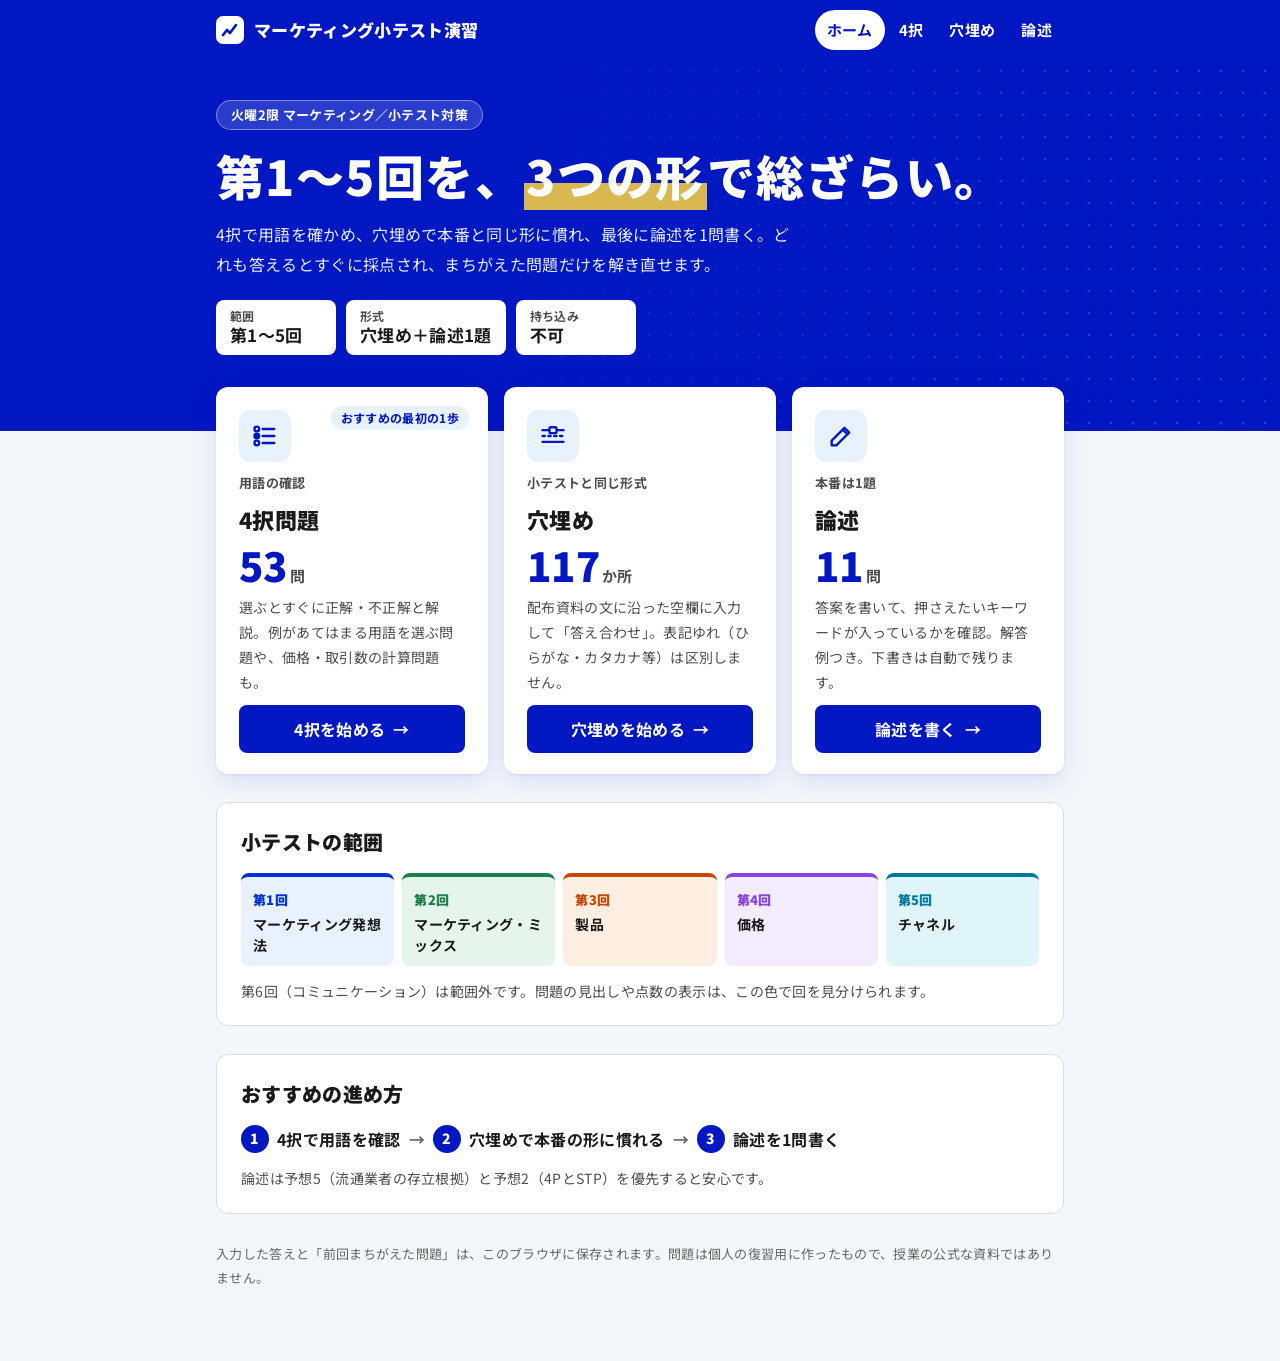
==== commit 3a636938: "教科書（第1〜5章）の内容から穴埋め47か所・論述5問を追加 - 追加した問題には「教科書」の印を付け、範囲の絞り込みに「教科書から追加した問題」を追加  Co-Authored-By: Claude" ====
--- a/index.html
+++ b/index.html
@@ -4,6 +4,7 @@
 <meta charset="utf-8">
 <meta name="viewport" content="width=device-width,initial-scale=1,viewport-fit=cover">
 <title>マーケティング小テスト演習</title>
+<meta name="robots" content="noindex, nofollow">
 <link rel="preconnect" href="https://fonts.googleapis.com">
 <link rel="preconnect" href="https://fonts.gstatic.com" crossorigin>
 <link rel="stylesheet" href="https://fonts.googleapis.com/css2?family=Noto+Sans+JP:wght@400;500;700;900&display=swap">
@@ -247,6 +248,7 @@
   .mode.rec::before { position: static; align-self: flex-start; }
 }
 @media (prefers-reduced-motion: no-preference) { .bar i { transition: width .25s; } }
+.newtag { display: inline-block; font-size: 12px; font-weight: 700; line-height: 1.7; padding: 0 8px; margin-right: 6px; border-radius: 999px; background: #FFF1A8; color: #5A4500; vertical-align: middle; letter-spacing: .04em; }
 </style>
 </head>
 <body>
@@ -296,7 +298,7 @@
         <span class="icon"><svg width="28" height="28" viewBox="0 0 24 24" fill="none" stroke="currentColor" stroke-width="2" stroke-linecap="round" stroke-linejoin="round" aria-hidden="true"><path d="M3 7h5M16 7h5M3 17h18"/><rect x="9" y="4.5" width="6" height="5" rx="1.2"/><path d="M3 12h18" stroke-dasharray="2 3"/></svg></span>
         <span class="kind">小テストと同じ形式</span>
         <h2>穴埋め</h2>
-        <span class="num">70<small>か所</small></span>
+        <span class="num">117<small>か所</small></span>
         <p>配布資料の文に沿った空欄に入力して「答え合わせ」。表記ゆれ（ひらがな・カタカナ等）は区別しません。</p>
         <span class="badge" id="stFill" hidden></span>
         <span class="go">穴埋めを始める <span aria-hidden="true">→</span></span>
@@ -305,7 +307,7 @@
         <span class="icon"><svg width="28" height="28" viewBox="0 0 24 24" fill="none" stroke="currentColor" stroke-width="2" stroke-linecap="round" stroke-linejoin="round" aria-hidden="true"><path d="M4 20h4L19 9l-4-4L4 16z"/><path d="M13.5 6.5l4 4"/></svg></span>
         <span class="kind">本番は1題</span>
         <h2>論述</h2>
-        <span class="num">6<small>問</small></span>
+        <span class="num">11<small>問</small></span>
         <p>答案を書いて、押さえたいキーワードが入っているかを確認。解答例つき。下書きは自動で残ります。</p>
         <span class="go">論述を書く <span aria-hidden="true">→</span></span>
       </a>
@@ -391,6 +393,7 @@
           <option value="4">第4回 価格</option>
           <option value="5">第5回 チャネル</option>
           <option value="wrong">前回まちがえた問題</option>
+          <option value="book">教科書から追加した問題</option>
         </select>
       </label>
       <label for="shuf"><input type="checkbox" id="shuf"> 問題をシャッフル</label>
@@ -455,6 +458,14 @@
  {c:1,t:"優良企業も、他社の[[7]]的イノベーション（クリステンセン）に飲まれうる。"},
  {c:1,t:"事業の目標は企業目線の「[[8]]」ではなく、消費者目線の「[[9]]」である。消費者は[[9:r]]にお金を払い、[[10]]は[[9:r]]を表現する手段である。"},
  {c:1,t:"AMA（2017年）の定義では、マーケティングは顧客、パートナー、社会にとって価値あるものを、[[11]]し、伝え、届け、[[12]]するための活動である。"},
+ {c:1,n:1,t:"ドラッカーによれば、顧客創造は、社会において「未だ満たされざる[[71]]」を満たすことで達成される。"},
+ {c:1,n:1,t:"ドラッカーの考えでは、企業成長の司令塔は[[72]]であり、生産・技術開発・会計・人事などの機能は、それを補完する機能とみなされる。"},
+ {c:1,n:1,t:"ドラッカーは『現代の経営』（1954年）で、企業の行為が人の欲求を[[73]]に変えたとき、初めて顧客が生まれ市場が生まれると述べた。"},
+ {c:1,n:1,t:"「あなたの会社はどんな事業をしているのか」の答えをはっきりさせることを、事業を[[74]]するという。事業の目標は、製品ではなく、製品を用いる目的や製品の果たす[[75]]で考えるべきである。"},
+ {c:1,n:1,t:"レコード針がCDに、算盤が電卓に置き換えられたように、新しい技術によって市場そのものを失う危険を、技術[[76]]のリスクという。"},
+ {c:1,n:1,t:"1985年、コカ・コーラ社は19万人の味覚テストで61%が「おいしい」と答えた[[77]]を導入したが、消費者から猛反発を受けた。"},
+ {c:1,n:1,t:"P&Gは、冷水でも洗える洗剤タイドの「性能」を、[[78]]や環境保護という「価値」に結びつけた（タイド・コールドウォーター・チャレンジ）。"},
+ {c:1,n:1,t:"マーケティング・デザインの第一の課題は、性能を顧客の心に響く[[79]]に結びつけること、第二の課題は、それを顧客の心に響く[[80]]を用いて伝え、顧客を創造することである。"},
  {c:2,t:"製品、価格、流通、プロモーションの政策を組み合わせ、目指す[[13]]を実現するために、統合的にマーケティング活動を行うことを[[14]]という。"},
  {c:2,t:"4Pとは、Product、Price、[[15]]、Promotionである。"},
  {c:2,t:"4Pのそれぞれが互いに整合していることを[[16]]一貫性、4Pの組み合わせと市場環境が整合していることを[[17]]一貫性という。"},
@@ -463,6 +474,15 @@
  {c:2,t:"ターゲティングでは、自社資源、市場動向、[[20]]を考える。"},
  {c:2,t:"ポジショニングで製品差別化ができなければ[[21]]競争に陥る。"},
  {c:2,t:"他社と差別化するには、顧客[[22]]型アプローチと顧客[[23]]型アプローチの2つがある。（順不同）"},
+ {c:2,n:1,t:"キットカットの受験生応援パッケージは、中身は通常品と同じでも「キットカット＝チョコレート菓子」という固定観念を破り、「[[81]]」という新しい市場を創造した。"},
+ {c:2,n:1,t:"商品のもつ機能的特性から得られる価値を[[82]]価値、人間の感情に影響を生み出す価値を[[83]]価値という。"},
+ {c:2,n:1,t:"顧客満足型アプローチは顧客の顕在ニーズを満たそうとし、顧客創造型アプローチは顧客の[[84]]ニーズを探り出そうとする。"},
+ {c:2,n:1,t:"キットカットの基本コンセプトは「[[85]]」であるが、中高生にとってそれは「ひと休み」ではなく「ストレスからの解放」を意味していた。"},
+ {c:2,n:1,t:"九州で受験期にキットカットが売れたのは、商品名が九州弁の「[[86]]」に音が近く、縁起担ぎに買われていたからである。"},
+ {c:2,n:1,t:"受験生応援キャンペーンは、キットカットそのものではなく、受験生を応援する「[[87]]」としてのキットカットに焦点を当てた。"},
+ {c:2,n:1,t:"ネスレ日本は日本郵政と共同で、パッケージに応援メッセージを書いて郵送できる「[[88]]」を企画した。"},
+ {c:2,n:1,t:"キットカットの受験生応援パッケージは、通常パッケージと[[89]]価格に設定された。"},
+ {c:2,n:1,t:"市場細分化の切り口には、性別、年代、居住地域、嗜好、[[90]]などがよく用いられる。"},
  {c:3,t:"市場機会の分析には、市場環境の中で自社を位置づける[[24]]・アプローチと、自社の強み・弱みから市場を見つける[[25]]ベース・アプローチがある。"},
  {c:3,t:"アイデアが消費者に与えるベネフィットを、消費者にとって意味のある言葉で表したものを製品[[26]]という。"},
  {c:3,t:"大量生産の前に行う試験的な動作確認を[[27]]・ランという。"},
@@ -472,6 +492,14 @@
  {c:3,t:"企業ではなくユーザーがイノベーションの担い手になることを[[32]]イノベーションという。"},
  {c:3,t:"イノベーション関連の情報を移して使うコストが、イノベーションがどこで起きるかを説明するという考え方を、情報の[[33]]性仮説という（フォン・ヒッペル）。"},
  {c:3,t:"重要な市場動向で大多数より先行し、自分のニーズを満たす解決策から高い効用を得るユーザーを[[34]]という。"},
+ {c:3,n:1,t:"第3章の事例は、カモ井加工紙のマスキングテープ「[[91]]」である。"},
+ {c:3,n:1,t:"2006年、カモ井加工紙に工場見学を申し込んだのは、従来のターゲットである職人ではなく、一般の[[92]]3人だった。"},
+ {c:3,n:1,t:"mtは一般発売の前に、カフェの店頭で[[93]]が行われ、顧客の反応をもとに1個180円の小売価格が決められた。"},
+ {c:3,n:1,t:"mtは広告を一切行わなかったが、ユーザーがブログや[[94]]に作品を投稿したことで、魅力が一気に広まった。"},
+ {c:3,n:1,t:"リードユーザーは全体の[[95]]%程度しか存在しないと言われる。"},
+ {c:3,n:1,t:"ユーザーイノベーションを促すには、ユーザーが自分で製品を開発できるような適切な「[[96]]（道具箱）」を提供することが有効である。"},
+ {c:3,n:1,t:"製品ライフサイクルの4つの時期は、導入期・成長期・成熟期・[[97]]期である。売上がごく小さく利益がゼロかマイナスなのは[[98]]期である。"},
+ {c:3,n:1,t:"成熟期の製品でも、適切なSTPを定義し直して製品の位置づけを変える[[99]]によって、再び成長市場を生み出せる場合がある。"},
  {c:4,t:"価格を決める3つの要素は、競合との関係、[[35]]、マーケティング戦略である。"},
  {c:4,t:"メーカーが希望小売価格を示さず、小売が価格を決める方式を[[36]]価格という。"},
  {c:4,t:"本体の利幅を低くし、定期的に買う消耗品の利幅を高くする価格設定を[[37]]的価格設定という。"},
@@ -481,6 +509,17 @@
  {c:4,t:"プライスリーダーの価格を基準にする方法を[[44]]価格法という。"},
  {c:4,t:"買ってもよい上限の価格を[[45]]価格という。店頭表示など購買環境から形成される基準の価格を[[46]]参照価格、過去の購買経験から形成されるものを[[47]]参照価格という。"},
  {c:4,t:"価格の3つの機能は、支出の痛み、品質の[[48]]、社会的[[49]]である。"},
+ {c:4,n:1,t:"第4章の事例は、サントリーの「ザ・[[100]]」である。"},
+ {c:4,n:1,t:"プレミアムモルツは、ブライダルやホテルなどの「[[101]]の日」のビールというイメージを定着させた。"},
+ {c:4,n:1,t:"プレミアムモルツは2005年から3年連続で[[102]]の最高金賞を受賞し、プレミアム価格でも広く受け入れられるようになった。"},
+ {c:4,n:1,t:"価格の3つの機能のうち、品質のバロメータと社会的プレステージの2つを、価格の[[103]]機能という。"},
+ {c:4,n:1,t:"価格に影響を与える外部要因は、競争の状態、取引関係、[[104]]の3つである。"},
+ {c:4,n:1,t:"特定のブランドに対する強い好みを[[105]]といい、これを築ければ価格マネジメントは比較的やりやすくなる。"},
+ {c:4,n:1,t:"メーカーが小売店の販売価格を拘束することは、[[106]]法で不公正な取引方法とされている。"},
+ {c:4,n:1,t:"内的参照価格とは、簡単に言えば「[[107]]価格」のことである。"},
+ {c:4,n:1,t:"値上げと値下げでは、同じ50円の差でも[[108]]のほうが印象が強いとされる。"},
+ {c:4,n:1,t:"カルビーは営業ノルマを廃止し、売れる分だけを小口で生産・納入する仕組みで、[[109]]在庫による値崩れを防いだ。"},
+ {c:4,n:1,t:"価格の変化に対する需要の反応の度合いを、需要の[[110]]という。"},
  {c:5,t:"あるメーカーの販売ルートとしての卸・小売業者のことを[[50]]という。"},
  {c:5,t:"メーカーによるチャネルマネジメントは、チャネル[[51]]（選択）＋チャネル[[52]]である。"},
  {c:5,t:"流通の機能（流通フロー）は、①[[53]] ②[[54]] ③[[55]]である。"},
@@ -490,7 +529,14 @@
  {c:5,t:"流通業者の存立根拠は、①消費の[[62]]性への対応 ②資金調達と[[63]]負担軽減 ③素早い展開 ④社会的[[64]] ⑤[[65]]の原理である。"},
  {c:5,t:"「すべてのチャネルを統合し、消費者にシームレスな買い物経験を提供する顧客戦略」を[[66]]という。"},
  {c:5,t:"チャネル管理には、報酬やリベートなどの優遇措置である[[67]]と、インセンティブの削減や商品出荷の禁止などの[[68]]がある。"},
- {c:5,t:"5つのパワー基盤は、報酬、[[69]]、情報や専門性、[[70]]、正統（正当）性である。"}
+ {c:5,t:"5つのパワー基盤は、報酬、[[69]]、情報や専門性、[[70]]、正統（正当）性である。"},
+ {c:5,n:1,t:"第5章の事例は、ネスレ日本の「ネスカフェ [[111]]」である。"},
+ {c:5,n:1,t:"ネスレ日本の市場占有率は、家庭向けが37%なのに対し、職場向けは[[112]]%と低かった。"},
+ {c:5,n:1,t:"アンバサダーのいる職場では、1杯約[[113]]円でカフェと同等のコーヒーを楽しめる。"},
+ {c:5,n:1,t:"バリスタ本体を無料で提供し、消耗品の詰め替えカートリッジで利益を上げる仕組みは、第4回で学んだ[[114]]的価格設定と同じ考え方である。"},
+ {c:5,n:1,t:"メーカー→小売→消費者のように、メーカーと消費者の間に小売だけが入るチャネルを[[115]]段階のチャネルという。"},
+ {c:5,n:1,t:"チャネルのコンフリクトの解決方法は、強制解決と[[116]]解決の2つに区分される。"},
+ {c:5,n:1,t:"ネスレ日本はアンバサダーを通じて、チャネルを通じた[[117]]との直接の関係と、コミュニケーションによる継続的な関係を築いた。"}
 ];
 
 /* a: 正解（表示は先頭）, e: 解説 */
@@ -564,7 +610,54 @@
  67:{a:["モチベーション"],e:"アメ。報酬で協力を引き出す。"},
  68:{a:["統制","とうせい"],e:"ムチ。締め付けで従わせる。"},
  69:{a:["制裁","せいさい"],e:"出荷制限、取引の縮小・断絶など。"},
- 70:{a:["一体感","いったいかん"],e:"共感や帰属意識。系列店など。"}
+ 70:{a:["一体感","いったいかん"],e:"共感や帰属意識。系列店など。"},
+ 71:{a:["ニーズ"],e:"教科書のドラッカーの定義（4点）の2つ目。満たされた瞬間に、消費者はその商品の顧客として「創造」される。"},
+ 72:{a:["マーケター", "マーケティング担当者", "マーケティング"],e:"マーケター＝マーケティング活動全体を統括する人。iPhone事業の責任者や、セブンプレミアムの担当責任者などが例。"},
+ 73:{a:["有効需要", "ゆうこうじゅよう"],e:"市場は神や自然や経済ではなく、企業によって創造される。例：「寒いので身にまとうものが欲しい」を有効需要に変えたユニクロのヒートテック。"},
+ 74:{a:["定義", "ていぎ"],e:"ドリルメーカーが自社を「ドリルを作って売る会社」と定義するのはまずい。消費者のニーズ（穴）に対応していないから。"},
+ 75:{a:["機能", "きのう"],e:"例：IBM「IBM means service」、ゼロックス「コピーサービスを売る」、スターバックス「満足を味わうひととき」。"},
+ 76:{a:["代替", "だいたい"],e:"ウォンツ（今の製品）の改良だけに努めていると、この危険に気づけない。マーケティング近視眼の怖さ。"},
+ 77:{a:["ニューコーク"],e:"顧客が感じていた「価値」（人生の場面と結びついたかけがえのなさ）を見損ない、「性能（美味しさ）」に走った失敗例。"},
+ 78:{a:["エネルギー節約", "省エネ", "省エネルギー", "節電"],e:"環境保護団体ASEと連携し、登録者100万人でNFFN（低所得家庭の光熱費支援団体）に寄付。冷水で洗うという性能だけでは温水洗濯の習慣は崩せなかった。"},
+ 79:{a:["価値", "かち"],e:"第1章のまとめ。商品には目に見える「性能」と目に見えない「価値」がある。"},
+ 80:{a:["コミュニケーション"],e:"第6回（コミュニケーション）につながる考え方。"},
+ 81:{a:["受験生応援", "受験生応援市場", "受験"],e:"受験シーズンには、通常パッケージより受験生応援パッケージの方がよく売れる。"},
+ 82:{a:["機能的", "きのうてき"],e:"キットカットなら「ウエハースチョコ」「サクサクした食感」。"},
+ 83:{a:["情緒的", "じょうちょてき"],e:"キットカットなら「ひと休み」「ストレスからの解放」。"},
+ 84:{a:["潜在", "せんざい"],e:"キットカットは、機能的価値の改良による顧客満足型では新規顧客の獲得に限界があったため、顧客創造型を選んだ。"},
+ 85:{a:["break", "ブレイク", "ブレーク"],e:"アンケートではなく、中高生に「理想的な休憩、嫌な休憩」の写真を撮ってもらう方法で発見した。"},
+ 86:{a:["きっと勝つ", "きっとかつ", "きっと勝つとぉ", "きっとかつとぉ"],e:"「美味しいチョコ菓子」から「受験の願掛け」の象徴的存在へと意味が変わった。"},
+ 87:{a:["媒体", "ばいたい", "メディア"],e:"ホテルのフロント係が手渡す、桜の電車を走らせる、卒業式のサプライズライブなど。"},
+ 88:{a:["キットメール"],e:"応援媒体としての幅を広げ、受験生との接点（流通）を増やした例。"},
+ 89:{a:["同じ", "同一", "おなじ"],e:"顧客の中ですでにキットカットの適正価格ができあがっていたため、プレミアム価格にするより、なじみのある価格の方が購買に結びつくと考えた。"},
+ 90:{a:["使用シーン", "利用シーン", "シーン"],e:"キットカットは年齢・性別・味の嗜好で細分化し、サクサクした食感を好む中高生をターゲットにした。"},
+ 91:{a:["mt", "エムティー"],e:"もとは塗装・建築の職人向けの産業用テープ。文具・装飾用として女性を中心に人気になった。"},
+ 92:{a:["女性", "じょせい"],e:"彼女たちはテープの「色合い」や和紙の「風合い」という情緒的価値に魅力を感じていた。メーカーが想定していなかった価値。"},
+ 93:{a:["テストマーケティング", "テストマーケット"],e:"第3回で学んだ「市場導入」段階の4Pのテストにあたる。"},
+ 94:{a:["ソーシャルメディア", "SNS"],e:"売上高は2014年度に約15億円となり、新たな事業の柱になった。"},
+ 95:{a:["1〜5", "1～5", "1-5", "1から5"],e:"だからこそ、ユーザーが自分で開発できるような「ツールキット（道具箱）」を提供することが有効とされる。"},
+ 96:{a:["ツールキット"],e:"あわせて、ユーザーと企業の両方が価値共創のリスクと価値を評価できるような情報共有と対話が必要。"},
+ 97:{a:["衰退", "すいたい"],e:"成熟期の次が必ず衰退期になるとは限らない（成熟期の3つの修正）。"},
+ 98:{a:["導入", "どうにゅう"],e:"成長期は売上と利益が大きく伸び、成熟期は売上の伸びが鈍り利益も安定か減少する。"},
+ 99:{a:["リポジショニング"],e:"mtは新しい顧客をターゲットにし、新しい価値を訴求してリポジショニングに成功した（コラム3-1）。"},
+ 100:{a:["プレミアムモルツ", "プレミアム・モルツ"],e:"2003年発売。スタンダードビールより1缶30〜40円高い。業界最下位だったサントリーのビール事業を初の黒字化・業界3位に導いた。"},
+ 101:{a:["ハレ"],e:"ハレの日＝祭りや結婚式をはじめとしたおめでたい特別な日。高くても客単価が上がることをホテルにアピールした。"},
+ 102:{a:["モンドセレクション"],e:"これを機に「ちょっとした贅沢」というコンセプトを強めた。"},
+ 103:{a:["価値提案", "かちていあん"],e:"高い価格設定がそのままプレミアムと受け入れられるわけではなく、パッケージや受賞、使用シーンの提案などマーケティング・ミックスによる裏付けが必要。"},
+ 104:{a:["製品ライフサイクル"],e:"図4-2。価格は消費者・競争者・流通業者との関係の中でマネジメントする。"},
+ 105:{a:["ブランドロイヤルティ", "ブランド・ロイヤルティ", "ブランドロイヤリティ", "ロイヤルティ"],e:"プレミアムモルツは付加価値を提案するマーケティング活動でロイヤルティを築き、値崩れを防いだ。"},
+ 106:{a:["独占禁止", "独禁"],e:"そのためメーカーは、希望小売価格を示すか、オープン価格にするかの2つの方法をとる（コラム4-1）。"},
+ 107:{a:["値ごろ", "値頃", "ねごろ"],e:"広告や安売りなどの情報で常に変わる。頻繁に値下げすると、通常価格が「今日は高い」と感じられてしまう。"},
+ 108:{a:["値上げ", "ねあげ"],e:"「損した」悔しさは「得した」喜びより大きい。だからメーカーは小売と協力して価格の維持に努める。"},
+ 109:{a:["過剰", "かじょう"],e:"多頻度小量生産・多頻度小口物流。生産・物流のマネジメントによる価格維持の例。"},
+ 110:{a:["価格弾力性", "かかくだんりょくせい"],e:"反応の度合いは一様ではないので、安易な価格変更だけで競争に対応するのは注意が必要。"},
+ 111:{a:["アンバサダー"],e:"家庭用コーヒーマシン「ネスカフェ バリスタ」（2009年発売）を、職場に無料で提供する仕組み（2012年開始）。"},
+ 112:{a:["3", "３"],e:"コーヒーを飲む場所は1位が家庭（週7杯）、2位が職場・学校（週2.7杯）。職場の需要を取り込めていなかった。"},
+ 113:{a:["20", "２０"],e:"自動販売機の缶コーヒーやドリップ式より安い。マシンの修理も無料。"},
+ 114:{a:["補完", "ほかん"],e:"本体の利幅を低くし、定期的に買う消耗品の利幅を高くする。プリンターとインクと同じ構造。"},
+ 115:{a:["1", "１", "一"],e:"図5-2。卸が1つ入ると2段階、一次卸・二次卸が入ると3段階。段階が多いほどチャネルは長い。"},
+ 116:{a:["非強制", "ひきょうせい"],e:"強制解決：限定的チャネルの再構築、ブランド・ロイヤルティの強化、取引方法の変更。非強制解決：コンサルティング、教育・訓練、プロモーション支援、技術支援。"},
+ 117:{a:["エンドユーザー", "消費者", "顧客"],e:"従来は卸・小売を通じるため、ネスレが職場と直接接点を持つことは難しかった。"}
 };
 const UNORDERED = [[22, 23], [56, 57]];
 
@@ -586,7 +679,22 @@
   m:"メーカーが流通業者を使うと、店頭での販売価格や販売方法をコントロールできない、販売データを集められない、思い通りの陳列ができない、利益の一部が流通業者に渡る、というデメリットがある。それでも流通業者が存在するのは、次の理由による。第一に、生産は特定の場所に集められるが消費者は全国に散らばっているため、卸売業者と小売業者のネットワークを使えば効率よく届けられる（消費の小規模分散性への対応）。第二に、全国に店を出すには資金とリスクを伴うが、それを流通業者に負担してもらえる（資金調達とリスク負担軽減）。第三に、既存店舗で扱ってもらえば早く消費者に届けられる（素早い展開）。第四に、消費者はいろいろな会社の製品を比べられる店を好む（社会的品揃え）。第五に、流通業者が間に入ると総取引数が減る（取引数節約の原理）。たとえばメーカー4社と消費者6人なら、直接取引では24回、卸1社を通せば10回ですむ。このようにデメリットを上回る利点があるため、メーカーはすべてを直販にせず流通業者を使う。"},
  {c:5,t:"チャネル管理とパワー基盤",p:"メーカーは流通業者からどのように協調を得るか。チャネル管理とパワー基盤の考え方を用いて説明せよ。",
   kw:[["モチベーション"],["統制"],["コンフリクト","対立"],["報酬"],["制裁"],["情報","専門性"],["一体感"],["正統","正当"]],
-  m:"チャネルを選んだメーカーは、次に意図したとおりの協調を得るためにチャネルを管理する。方法には、報酬やリベートなどの優遇措置を与えるモチベーションと、インセンティブの削減や出荷禁止などの統制がある。メーカーと流通業者の間では、目的・役割や事実認識の不一致、資源の差、コミュニケーションの混乱などからコンフリクトが起こる。メーカーが影響力を持つ根拠は5つのパワー基盤である。報酬（リベート、取引拡大、排他的販売権）、制裁（出荷制限、取引の縮小・断絶）、情報・専門性（重要な専門知識や情報処理能力）、一体感（共感や帰属意識。系列店など）、正統性（影響される義務があると思わせる。創業者への恩など）である。制裁は対立を生みやすいので、報酬や情報・専門性、一体感を組み合わせて協調を得ることが大切である。"}
+  m:"チャネルを選んだメーカーは、次に意図したとおりの協調を得るためにチャネルを管理する。方法には、報酬やリベートなどの優遇措置を与えるモチベーションと、インセンティブの削減や出荷禁止などの統制がある。メーカーと流通業者の間では、目的・役割や事実認識の不一致、資源の差、コミュニケーションの混乱などからコンフリクトが起こる。メーカーが影響力を持つ根拠は5つのパワー基盤である。報酬（リベート、取引拡大、排他的販売権）、制裁（出荷制限、取引の縮小・断絶）、情報・専門性（重要な専門知識や情報処理能力）、一体感（共感や帰属意識。系列店など）、正統性（影響される義務があると思わせる。創業者への恩など）である。制裁は対立を生みやすいので、報酬や情報・専門性、一体感を組み合わせて協調を得ることが大切である。"},
+ {c:1,n:1,t:"性能と価値（ニューコーク・タイド）",p:"商品の「性能」と「価値」の違いを、教科書のコカ・コーラ（ニューコーク）またはP&Gタイドの事例を使って説明せよ。",
+  kw:[["性能"], ["価値"], ["ニューコーク", "タイド"], ["顧客創造", "顧客を創造"], ["ニーズ"], ["マーケティング近視眼", "マイオピア", "近視眼"], ["エネルギー節約", "省エネ", "環境保護", "かけがえ"]],
+  m:"商品には、目に見える「性能」と目に見えない「価値」がある。性能は企業目線で、価値は顧客目線であり、消費者がお金を払うのは価値である。コカ・コーラ社は1985年、19万人の味覚テストで61%が「おいしい」と答えたニューコークを導入したが、消費者から猛烈な抗議を受けた。消費者にとってコークは、人生のさまざまな場面と結びついた、かけがえのない存在であり、味という性能が上回っても代わりにはならなかった。マーケティングの達人企業でも、顧客が感じている価値を見損ない、性能に走ってしまったのである。一方、P&Gの洗剤タイドは「冷水でも洗える」という性能をもっていたが、温水洗濯が習慣のアメリカではそれだけでは響かなかった。そこでP&Gは、冷水洗濯がエネルギー節約や環境保護につながるという価値に結びつけ、環境保護団体と組んだキャンペーンで習慣の壁を破った。このように、性能を顧客の心に響く価値に結びつけることが、顧客創造の第一歩である。"},
+ {c:2,n:1,t:"キットカットの顧客創造",p:"ネスレ日本のキットカットが「受験生応援」市場を創造した過程を、顧客満足型と顧客創造型のアプローチ、機能的価値と情緒的価値という言葉を使って説明せよ。",
+  kw:[["顧客満足型"], ["顧客創造型"], ["機能的価値", "機能的"], ["情緒的価値", "情緒的"], ["潜在ニーズ", "潜在"], ["break", "ブレイク", "ストレスからの解放"], ["きっと勝つ"], ["4P", "マーケティング・ミックス", "マーケティングミックス"]],
+  m:"1980年代以降、チョコレート菓子市場ではポッキーやきのこの山などとの競争が激しくなり、味や食感という機能的価値を改良して顧客満足を高める顧客満足型アプローチでは、新しい顧客を得る余地が限られていた。そこでネスレ日本は、中高生の潜在ニーズを探る顧客創造型アプローチをとった。中高生に休憩の写真を撮ってもらった結果、彼らにとっての「break」は「ひと休み」ではなく「ストレスからの解放」だと分かった。同じころ九州では、キットカットが「きっと勝つ」に音が近いことから受験期によく売れていた。ネスレはこの二つを結びつけ、キットカットを「受験の願掛け」という情緒的価値をもつ存在へと変えた。そして4Pを組み直した。製品は応援メッセージ入りのパッケージ、価格は通常品と同じなじみのある価格、流通はコンビニやホテル、キットメールなど接点を増やし、プロモーションはホテルや鉄道とのキャンペーンで受験生を応援する媒体として訴求した。中身は同じでも、マーケティング・ミックスの見直しによって「受験生応援」という新しい市場と顧客を創造したのである。"},
+ {c:3,n:1,t:"mtと価値共創",p:"カモ井加工紙のマスキングテープ「mt」の事例から、ユーザーが価値共創のパートナーになるとはどういうことかを説明せよ。",
+  kw:[["mt"], ["職人"], ["情緒的価値", "色合い", "風合い"], ["価値共創", "共創"], ["リードユーザー"], ["ユーザーイノベーション"], ["成熟期", "リポジショニング"], ["組織", "生産プロセス", "小ロット"]],
+  m:"カモ井加工紙のマスキングテープは、塗装や建築の職人向けの産業用テープで、市場は成熟期にあった。2006年、職人ではない一般の女性3人から工場見学の申し出があった。彼女たちは、テープの色合いや和紙の風合いという、メーカーが想定していなかった情緒的価値に魅力を感じ、文具や装飾に使っていた。ここから、製品の価値は製品自体にあるのではなく、使うユーザーのニーズと対応してはじめて実現することが分かる。カモ井加工紙は3人と対話しながら色や販路、パッケージを決め、カフェでのテストマーケティングを経て「mt」を発売した。3人は市場動向に先行し、自分の解決策から高い効用を得るリードユーザーにあたる。発売後もユーザーの使い方から新しい用途や商品が生まれ続けた。ただし、それを実現するには、和紙への印刷工程を加えるなど、生産プロセスや組織を変える必要があった。このように、ユーザーと対話しながら価値を共につくり、自社の能力を作り直していくことが価値共創である。"},
+ {c:4,n:1,t:"プレミアムモルツの価格戦略",p:"サントリー「ザ・プレミアムモルツ」が高価格でも売れた理由を、マーケティング・ミックスの連携と価格の機能から説明せよ。",
+  kw:[["プレミアム"], ["ハレの日", "ハレ"], ["Place", "流通", "飲食店", "ホテル"], ["Promotion", "プロモーション", "モンドセレクション", "ギフト"], ["品質のバロメータ", "バロメータ", "バロメーター"], ["社会的プレステージ", "プレステージ"], ["価格の維持", "値崩れ", "ブランドロイヤルティ", "オープン価格"]],
+  m:"プレミアムモルツは2003年、ビール市場が縮小し低価格のビール類が伸びる中で、スタンダードビールより高い価格で発売された。品質や製法にこだわっただけでは、高い価格は消費者に受け入れられない。そこで他の3Pと連携させた。まず流通では、ホテルや高級飲食店に重点を置き、ブライダルなど「ハレの日」にふさわしい特別なビールとして置いてもらった。プロモーションでは、モンドセレクションの3年連続最高金賞やギフト市場での訴求、「金曜日はプレモルの日」のような「小さなハレの日」の提案で、ちょっとした贅沢という価値を伝えた。製品でも、紺とゴールドの高級感のあるパッケージにした。こうした裏付けがあったからこそ、高い価格が品質のバロメータや社会的プレステージとして働いた。また、店頭での値引き競争を避けるためオープン価格を採用し、ブランドロイヤルティを築くことで価格を維持した。価格は単独では決まらず、4Pの連携と価格維持の仕組みによって新しい顧客を創造できるのである。"},
+ {c:5,n:1,t:"ネスカフェ アンバサダー",p:"ネスレ日本の「ネスカフェ アンバサダー」は、どのように新しいチャネルを構築して顧客を創造したか。チャネル構築とチャネル管理の観点から説明せよ。",
+  kw:[["職場"], ["アンバサダー"], ["バリスタ"], ["無料"], ["チャネル構築", "構築"], ["チャネル管理", "管理"], ["カートリッジ", "補完", "消耗品"], ["家庭"]],
+  m:"コーヒーを飲む場所は家庭に次いで職場が多いが、ネスレ日本の市場占有率は家庭向け37%に対し職場向けは3%にすぎなかった。従来のチャネルは卸や小売を通じて家庭に届けるもので、職場との接点がなかったからである。そこでネスレは、家庭用マシン「バリスタ」を職場に無料で提供し、申し込んだ人がアンバサダーとして導入や代金回収、カートリッジの補充を担う仕組みをつくった。これにより、職場という新しいチャネルを構築し、1杯約20円でカフェのような味を手軽に飲みたいという顧客を創造した。チャネル管理の面では、本体は無料にして消耗品の詰め替えカートリッジで利益を上げる仕組み（補完的価格設定）と、個人単位で応募できる手軽さにより、継続的に価値を提供し続けた。さらに、職場で味を知った人が家庭用にもバリスタを買うようになり、家庭の需要も広がった。アンバサダーを通じてエンドユーザーと直接つながり、関係を続けることで、新しい市場を開いたのである。"}
 ];
 
 /* ---------- helpers ---------- */
@@ -628,6 +736,7 @@
     if (retryOnly) return retryOnly.has(i);
     if (sel === "all") return true;
     if (sel === "wrong") return blankIds(q).some((id) => wrongPrev.has(id));
+    if (sel === "book") return !!q.n;
     return String(q.c) === sel;
   });
   const sheet = $("#sheet");
@@ -655,7 +764,7 @@
       const saved = store.get("mkt-in-" + id, "");
       return '<span class="blank" id="bl' + id + '"><span class="bno">' + circ(id) + '</span><input id="in' + id + '" data-id="' + id + '" style="width:' + w + 'em" autocomplete="off" autocapitalize="off" spellcheck="false" aria-label="空欄' + id + '" value="' + esc(saved) + '"><span class="mark" aria-hidden="true"></span></span>';
     });
-    html += '<div class="q" data-c="' + q.c + '" data-q="' + i + '"><div class="qno">' + (shuffled ? n : (i + 1)) + '</div><div class="qtext">' + body + (shuffled ? ' <span class="ref">［第' + q.c + '回］</span>' : "") + '</div><div class="explain" id="ex' + i + '" hidden></div></div>';
+    html += '<div class="q" data-c="' + q.c + '" data-q="' + i + '"><div class="qno">' + (shuffled ? n : (i + 1)) + '</div><div class="qtext">' + (q.n ? '<span class="newtag">教科書</span>' : '') + body + (shuffled ? ' <span class="ref">［第' + q.c + '回］</span>' : "") + '</div><div class="explain" id="ex' + i + '" hidden></div></div>';
   });
   if (!shuffled) html += "</div>";
   sheet.innerHTML = html;
@@ -772,7 +881,7 @@
 
 function renderQlist() {
   $("#qlist").innerHTML = ESSAY.map((e, i) =>
-    '<button class="qcard" data-c="' + e.c + '" data-e="' + i + '" aria-pressed="' + (i === cur) + '"><span class="k">予想' + (i + 1) + "・第" + e.c + "回" + (e.star ? ' <span class="star">★出やすい</span>' : "") + "</span><span>" + esc(e.t) + "</span></button>").join("");
+    '<button class="qcard" data-c="' + e.c + '" data-e="' + i + '" aria-pressed="' + (i === cur) + '"><span class="k">予想' + (i + 1) + "・第" + e.c + "回" + (e.star ? ' <span class="star">★出やすい</span>' : "") + (e.n ? ' <span class="newtag">教科書</span>' : "") + "</span><span>" + esc(e.t) + "</span></button>").join("");
   document.querySelectorAll("[data-e]").forEach((b) => b.addEventListener("click", () => { cur = +b.dataset.e; store.set("mkt-ecur", cur); loadEssay(); }));
 }
 function loadEssay() {
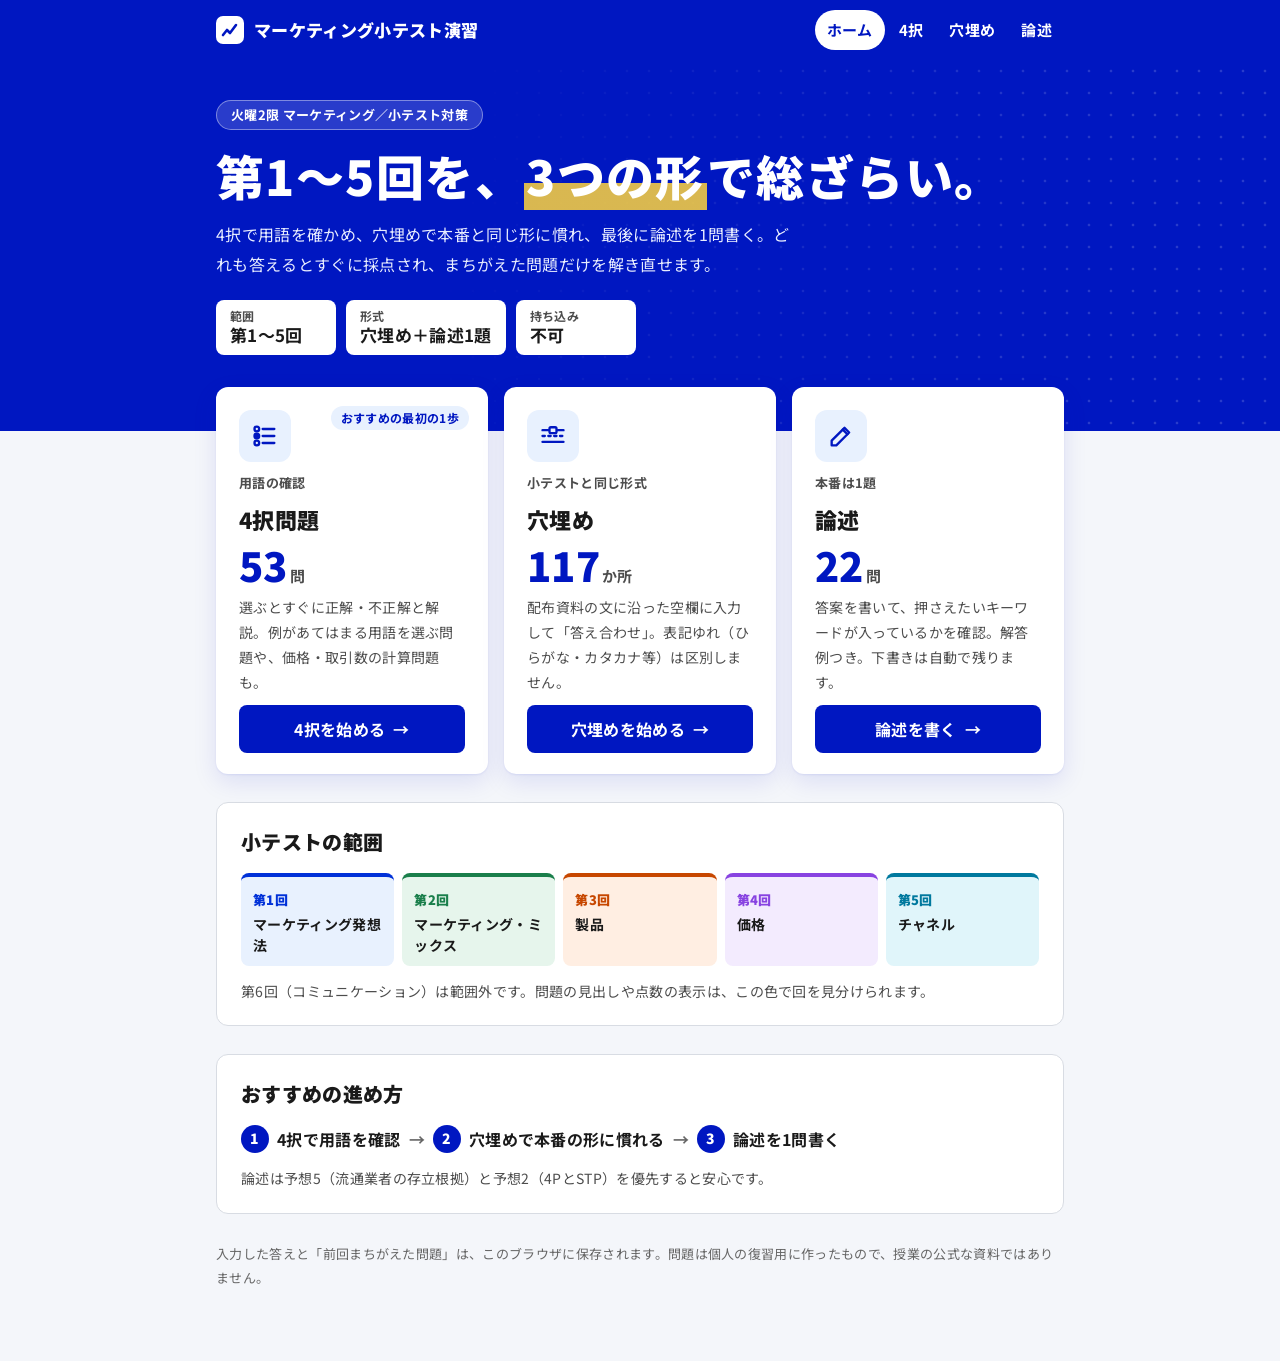
==== commit dc404877: "課題・振り返りノートのQ1〜Q11を論述問題として追加 Co-Authored-By: Claude Opus 5.5 <noreply@anthropic.com> Claude-Session: " ====
--- a/index.html
+++ b/index.html
@@ -249,6 +249,7 @@
 }
 @media (prefers-reduced-motion: no-preference) { .bar i { transition: width .25s; } }
 .newtag { display: inline-block; font-size: 12px; font-weight: 700; line-height: 1.7; padding: 0 8px; margin-right: 6px; border-radius: 999px; background: #FFF1A8; color: #5A4500; vertical-align: middle; letter-spacing: .04em; }
+.newtag.kadai { background: #DDEBFF; color: #0B3A8C; }
 </style>
 </head>
 <body>
@@ -307,7 +308,7 @@
         <span class="icon"><svg width="28" height="28" viewBox="0 0 24 24" fill="none" stroke="currentColor" stroke-width="2" stroke-linecap="round" stroke-linejoin="round" aria-hidden="true"><path d="M4 20h4L19 9l-4-4L4 16z"/><path d="M13.5 6.5l4 4"/></svg></span>
         <span class="kind">本番は1題</span>
         <h2>論述</h2>
-        <span class="num">11<small>問</small></span>
+        <span class="num">22<small>問</small></span>
         <p>答案を書いて、押さえたいキーワードが入っているかを確認。解答例つき。下書きは自動で残ります。</p>
         <span class="go">論述を書く <span aria-hidden="true">→</span></span>
       </a>
@@ -694,7 +695,40 @@
   m:"プレミアムモルツは2003年、ビール市場が縮小し低価格のビール類が伸びる中で、スタンダードビールより高い価格で発売された。品質や製法にこだわっただけでは、高い価格は消費者に受け入れられない。そこで他の3Pと連携させた。まず流通では、ホテルや高級飲食店に重点を置き、ブライダルなど「ハレの日」にふさわしい特別なビールとして置いてもらった。プロモーションでは、モンドセレクションの3年連続最高金賞やギフト市場での訴求、「金曜日はプレモルの日」のような「小さなハレの日」の提案で、ちょっとした贅沢という価値を伝えた。製品でも、紺とゴールドの高級感のあるパッケージにした。こうした裏付けがあったからこそ、高い価格が品質のバロメータや社会的プレステージとして働いた。また、店頭での値引き競争を避けるためオープン価格を採用し、ブランドロイヤルティを築くことで価格を維持した。価格は単独では決まらず、4Pの連携と価格維持の仕組みによって新しい顧客を創造できるのである。"},
  {c:5,n:1,t:"ネスカフェ アンバサダー",p:"ネスレ日本の「ネスカフェ アンバサダー」は、どのように新しいチャネルを構築して顧客を創造したか。チャネル構築とチャネル管理の観点から説明せよ。",
   kw:[["職場"], ["アンバサダー"], ["バリスタ"], ["無料"], ["チャネル構築", "構築"], ["チャネル管理", "管理"], ["カートリッジ", "補完", "消耗品"], ["家庭"]],
-  m:"コーヒーを飲む場所は家庭に次いで職場が多いが、ネスレ日本の市場占有率は家庭向け37%に対し職場向けは3%にすぎなかった。従来のチャネルは卸や小売を通じて家庭に届けるもので、職場との接点がなかったからである。そこでネスレは、家庭用マシン「バリスタ」を職場に無料で提供し、申し込んだ人がアンバサダーとして導入や代金回収、カートリッジの補充を担う仕組みをつくった。これにより、職場という新しいチャネルを構築し、1杯約20円でカフェのような味を手軽に飲みたいという顧客を創造した。チャネル管理の面では、本体は無料にして消耗品の詰め替えカートリッジで利益を上げる仕組み（補完的価格設定）と、個人単位で応募できる手軽さにより、継続的に価値を提供し続けた。さらに、職場で味を知った人が家庭用にもバリスタを買うようになり、家庭の需要も広がった。アンバサダーを通じてエンドユーザーと直接つながり、関係を続けることで、新しい市場を開いたのである。"}
+  m:"コーヒーを飲む場所は家庭に次いで職場が多いが、ネスレ日本の市場占有率は家庭向け37%に対し職場向けは3%にすぎなかった。従来のチャネルは卸や小売を通じて家庭に届けるもので、職場との接点がなかったからである。そこでネスレは、家庭用マシン「バリスタ」を職場に無料で提供し、申し込んだ人がアンバサダーとして導入や代金回収、カートリッジの補充を担う仕組みをつくった。これにより、職場という新しいチャネルを構築し、1杯約20円でカフェのような味を手軽に飲みたいという顧客を創造した。チャネル管理の面では、本体は無料にして消耗品の詰め替えカートリッジで利益を上げる仕組み（補完的価格設定）と、個人単位で応募できる手軽さにより、継続的に価値を提供し続けた。さらに、職場で味を知った人が家庭用にもバリスタを買うようになり、家庭の需要も広がった。アンバサダーを通じてエンドユーザーと直接つながり、関係を続けることで、新しい市場を開いたのである。"},
+ {c:1,k:1,t:"Q1 ドラッカーのマーケティングの定義",p:"ドラッカーのマーケティングの定義から、マーケティングとはいかなる活動か。",
+  kw:[["顧客の創造", "顧客創造"], ["未だ満たされざるニーズ", "満たされていないニーズ", "満たされざる"], ["価値"], ["販売を不要", "自然に売れる"], ["マーケター", "司令塔"]],
+  m:"ドラッカーの定義によれば、マーケティングとは単なる販売活動ではなく、「顧客の創造」を目的とする活動である。社会における「未だ満たされざるニーズ」を見つけ出し、それを満たす価値を提供することで、「こんな商品が欲しかった！」と顧客に言わせ、販売を不要にする（自然に売れる仕組みをつくる）活動である。顧客創造によって企業は成長し、社会の生活も改良される。その役割を担うのがマーケターであり、生産・技術開発・会計・人事などの機能はマーケティングを補完するものと位置づけられる。"},
+ {c:1,k:1,t:"Q2 ドリルのニーズとウォンツ",p:"1/4インチのドリルの例における「ニーズ」と「ウォンツ」とは何か。",
+  kw:[["ニーズ"], ["ウォンツ"], ["穴"], ["ドリル"], ["マーケティング近視眼", "マイオピア", "近視眼"]],
+  m:"ニーズ（根本的な欲求）は「1/4インチの穴を開けたい」という目的や、その穴を使って家具を組み立てたいといった根本的な課題解決の要求である。ウォンツ（表面的な欲求）は、ニーズを満たすための具体的な手段としての「1/4インチのドリル」という製品そのものが欲しいという欲求である。ドリルの性能改善や値下げはウォンツに応えて顧客満足を高めるが、ニーズ（穴）に叶っていなければ、別の方法で穴を開ける技術が現れたときに市場を失う。これがレビットのいうマーケティング近視眼である。"},
+ {c:1,k:1,t:"Q3 性能ではなく価値で考える",p:"性能ではなく「価値」で考えることで、ビジネスはどのように成功（失敗）するのか。",
+  kw:[["性能"], ["価値"], ["ニューコーク", "ニュー・コーク"], ["タイド", "P&G"], ["情緒的価値", "愛着", "かけがえ"], ["エネルギー節約", "環境保護"]],
+  m:"コカ・コーラの「ニュー・コーク」の失敗例が示すように、味という「性能」を向上させても、顧客が旧コカ・コーラに抱いていた人生の思い出やアメリカの象徴といった「価値」を見落とすとビジネスは失敗する。反対に、P&Gの洗剤タイドは「冷水でも洗える」という性能を、エネルギー節約や環境保護という顧客の心に響く価値に結びつけることで、温水洗濯という習慣の壁を破って成功した。ビジネスの成功には、機能や性能の向上だけでなく、顧客が製品にどのような価値（愛着や意味）を感じているかを見極め、性能をその価値に結びつけることが不可欠である。"},
+ {c:2,k:1,t:"Q4 顧客満足と顧客創造（キットカット）",p:"顧客満足と顧客創造の違いを、キットカットのケースで説明せよ。",
+  kw:[["顧客満足"], ["顧客創造"], ["潜在", "潜在ニーズ"], ["ストレスからの解放", "ストレス"], ["きっと勝つ"], ["情緒的価値", "情緒的"], ["媒体", "お守り"]],
+  m:"顧客満足とは、従来の「美味しいチョコレート菓子（日常的なおやつ）」としての味や品質（機能的価値）を向上させ、既存の顧客の顕在ニーズに応えようとすることである。顧客創造とは、受験生の「ストレスから解放されたい」という潜在ニーズを見つけ出し、九州弁の「きっと勝つ」という語呂合わせと結びつけて、「受験生を応援する媒体（お守り）」という新たな情緒的価値を提案し、これまでとは違う意味と市場（受験生応援市場）を生み出したことである。中身の商品は同じでも、マーケティング・ミックスを見直すことで新しい顧客を創造できた。"},
+ {c:2,k:1,t:"Q5 なぜSTPが重要か",p:"なぜSTPが重要なのか。",
+  kw:[["多様なニーズ", "ニーズが多様"], ["経営資源"], ["セグメンテーション"], ["ターゲティング"], ["ポジショニング"], ["差別化", "価格競争"]],
+  m:"市場には多様なニーズを持つ消費者がおり、企業の経営資源やコストにも限界があるため、すべての人に同じ製品を同じ方法で販売することは非効率だからである。市場を細分化し（セグメンテーション）、自社の強みが活かせる顧客層に絞り込み（ターゲティング）、競合他社との違いを明確にして独自の立ち位置を築く（ポジショニング）ことで、限られた資源で効率よく顧客の満足度を高め、顧客を創造できる。ポジショニングで差別化できなければ価格競争に陥るため、STPはマーケティング・ミックスを考える前提としても重要である。"},
+ {c:3,k:1,t:"Q6 ユーザー起点の商品開発（mtとキットカット）",p:"ユーザー起点の商品開発について、カモ井加工紙とキットカットの共通点と違いを説明せよ。",
+  kw:[["潜在", "潜在ニーズ"], ["使われ方", "使い方"], ["観察", "調査"], ["工場見学", "女性3人", "3人"], ["対話", "共創", "価値共創"], ["リードユーザー"]],
+  m:"共通点は、どちらも従来の用途にとらわれず、ユーザーの潜在的なニーズや実際の使われ方に着目して新たな価値を見出した点である。違いは、ユーザーとの関わり方にある。キットカットは、企業側が中高生に休憩の写真を撮ってもらうなどの観察・調査を行い、「受験の応援アイテム」というコンセプトを企業側から提案・意味づけした。一方、カモ井加工紙は、職人向けの産業用テープを文具として使っていた女性3人からの工場見学の申し込みがきっかけで、彼女たち（リードユーザー）と対話しながら色や販路を決めて「mt」を共同で開発した。ユーザー自身が生み出した使い方を直接取り込む価値共創である点が違う。"},
+ {c:5,k:1,t:"Q7 ダイレクトチャネル",p:"ダイレクトチャネルの定義、例、およびメリットを述べよ。",
+  kw:[["仲介", "卸", "小売"], ["直接"], ["ヤクルト", "公式オンライン", "D2C", "訪問販売"], ["中間マージン", "利益率"], ["フィードバック", "要望", "顧客情報", "データ"], ["0段階", "ゼロ段階"]],
+  m:"ダイレクトチャネルとは、卸売や小売といった流通業者を挟まず、メーカーなどの生産者が自ら直接消費者に販売する流通経路のことで、チャネルの段階でいえば0段階のチャネルにあたる。例としては、ヤクルトの「ヤクルトレディ」による訪問販売や、メーカーの公式オンラインストア（D2C）などがある。メリットは、中間マージンを削減でき利益率が高くなること、販売価格や売り方を自社でコントロールできること、顧客と直接コミュニケーションを取ることで要望や販売データを迅速に集め、商品開発やサービス改善に活かしやすいことである。一方で、全国の消費者に届けるための資金やリスクを自社で負う必要があり、流通業者の存立根拠（小規模分散性への対応、社会的品揃えなど）の利点は得られない。"},
+ {c:5,k:1,t:"Q8 ネスカフェ アンバサダーのSTP",p:"「ネスカフェ アンバサダー（バリスタ）」のSTPを説明せよ。",
+  kw:[["セグメンテーション"], ["ターゲティング"], ["ポジショニング"], ["職場"], ["個人"], ["20円", "1杯"], ["無料"]],
+  m:"S（セグメンテーション）：コーヒー市場を、飲用シーン（家庭・職場など）や求める品質・コストの切り口で細分化する。T（ターゲティング）：「職場で、安く手軽に飲みたいが、質にもこだわりたい」という層を狙う。法人単位ではなく職場で働く個人が申し込める点が特徴である。ネスレの市場占有率は家庭向け37%に対し職場向けは3%と低く、伸びしろが大きかった。P（ポジショニング）：本格的な味を提供しつつ、個人が無料でマシンを導入でき、1杯約20円で手軽に楽しめる仕組みとして、缶コーヒーやオフィスコーヒーサービスとは違う独自の立ち位置を確立した。"},
+ {c:5,k:1,t:"Q9 ネスカフェ アンバサダーの仕組み",p:"「ネスカフェ アンバサダー」の仕組みを説明せよ。",
+  kw:[["無償", "無料"], ["アンバサダー"], ["カートリッジ", "専用コーヒー"], ["管理", "代金回収", "補充"], ["口コミ"], ["補完的価格設定", "補完"], ["家庭"]],
+  m:"メーカー（ネスレ日本）と顧客（アンバサダー）が協働する独自のビジネスモデルである。ネスレはアンバサダーに対してマシン（バリスタ）を無償で提供し、アンバサダーは専用のコーヒー（詰め替えカートリッジ）をネスレから直接購入する。同時に、マシンの日々の管理や同僚からの代金回収、ソーシャルメディア等を通じた口コミの拡散（プロモーション）といった役割を顧客自身が担う。ネスレにとっては、本体を無料にして消耗品で利益を上げる補完的価格設定であり、卸・小売を通さずに職場という新しいチャネルとエンドユーザーとの直接の関係を得られる。職場で味を知った人が家庭用にもバリスタを買うことで、家庭の需要も広がった。"},
+ {c:2,k:1,t:"Q10 キットカットで大学生を応援する",p:"キットカットに「大学生を応援する」という新たな価値を付与する場合、どのような取り組みが考えられるか。",
+  kw:[["Place", "プレイス", "流通", "生協"], ["Promotion", "プロモーション", "販促"], ["Product", "パッケージ"], ["Price", "価格", "同じ価格"], ["情緒的価値", "応援"], ["一貫性", "内的一貫性"]],
+  m:"プレイス（流通）とプロモーション（販促）を中心に、4Pを一貫させたアプローチが考えられる。例えば、就職活動や卒業論文のピーク時期に合わせ、大学生協や就活生向けのカフェで限定のプロモーションを展開する。製品では、パッケージ裏面に「面接お疲れ様！」「卒論まであと少し！」といった大学生同士で書き込める専用スペースを設けた特別版を出す。価格は、受験生応援パッケージと同じく通常品と同じなじみのある価格にし、気軽に贈れるようにする。こうして4Pをすべて「大学生同士の応援」に向けてそろえる（内的一貫性）ことで、大学生のリアルな日常に寄り添う「仲間同士の応援ツール」という新たな情緒的価値を確立できる。"},
+ {c:3,k:1,t:"Q11 ユニクロの「便益の束」",p:"ユニクロの提供する「便益の束」で評価する点とその理由を述べよ。",
+  kw:[["便益の束", "便益"], ["機能", "機能的"], ["価格", "経済的"], ["ヒートテック", "エアリズム"], ["ニーズ"], ["多元的", "人によって", "ユーザーごと"]],
+  m:"「高い機能性と経済的便益の両立」を評価する。ヒートテックやエアリズムに代表されるように、最先端の素材技術による暖かさや速乾性という優れた機能的便益を、誰もが日常着として気軽に買い替えられる手頃な価格（経済的便益）で提供しているからである。さらに、デザインがベーシックで、トレンドや年齢層を問わずあらゆる生活シーンで着回せるという実用性も束ねられている。製品の価値はユーザーのニーズと対応して実現するため、同じ服でも、寒さを防ぎたい人は機能を、節約したい人は価格を、着回したい人はデザインを評価する。このように多元的な便益を一つの製品に束ねているからこそ、単なるアパレルを超えた「生活のインフラ」としての価値を提供できている。"}
 ];
 
 /* ---------- helpers ---------- */
@@ -881,7 +915,7 @@
 
 function renderQlist() {
   $("#qlist").innerHTML = ESSAY.map((e, i) =>
-    '<button class="qcard" data-c="' + e.c + '" data-e="' + i + '" aria-pressed="' + (i === cur) + '"><span class="k">予想' + (i + 1) + "・第" + e.c + "回" + (e.star ? ' <span class="star">★出やすい</span>' : "") + (e.n ? ' <span class="newtag">教科書</span>' : "") + "</span><span>" + esc(e.t) + "</span></button>").join("");
+    '<button class="qcard" data-c="' + e.c + '" data-e="' + i + '" aria-pressed="' + (i === cur) + '"><span class="k">' + (e.k ? '課題ノート' : '予想' + (i + 1)) + "・第" + e.c + "回" + (e.star ? ' <span class="star">★出やすい</span>' : "") + (e.n ? ' <span class="newtag">教科書</span>' : "") + (e.k ? ' <span class="newtag kadai">課題</span>' : "") + "</span><span>" + esc(e.t) + "</span></button>").join("");
   document.querySelectorAll("[data-e]").forEach((b) => b.addEventListener("click", () => { cur = +b.dataset.e; store.set("mkt-ecur", cur); loadEssay(); }));
 }
 function loadEssay() {
@@ -889,7 +923,7 @@
   const e = ESSAY[cur];
   renderQlist();
   $("#essaySheet").dataset.c = e.c;
-  $("#eTag").textContent = "予想" + (cur + 1) + "　" + CHN[e.c];
+  $("#eTag").textContent = (e.k ? "課題ノート" : "予想" + (cur + 1)) + "　" + CHN[e.c];
   $("#ePrompt").textContent = "問：" + e.p;
   $("#eText").value = store.get("mkt-essay-" + cur, "");
   $("#eModelText").textContent = e.m;
